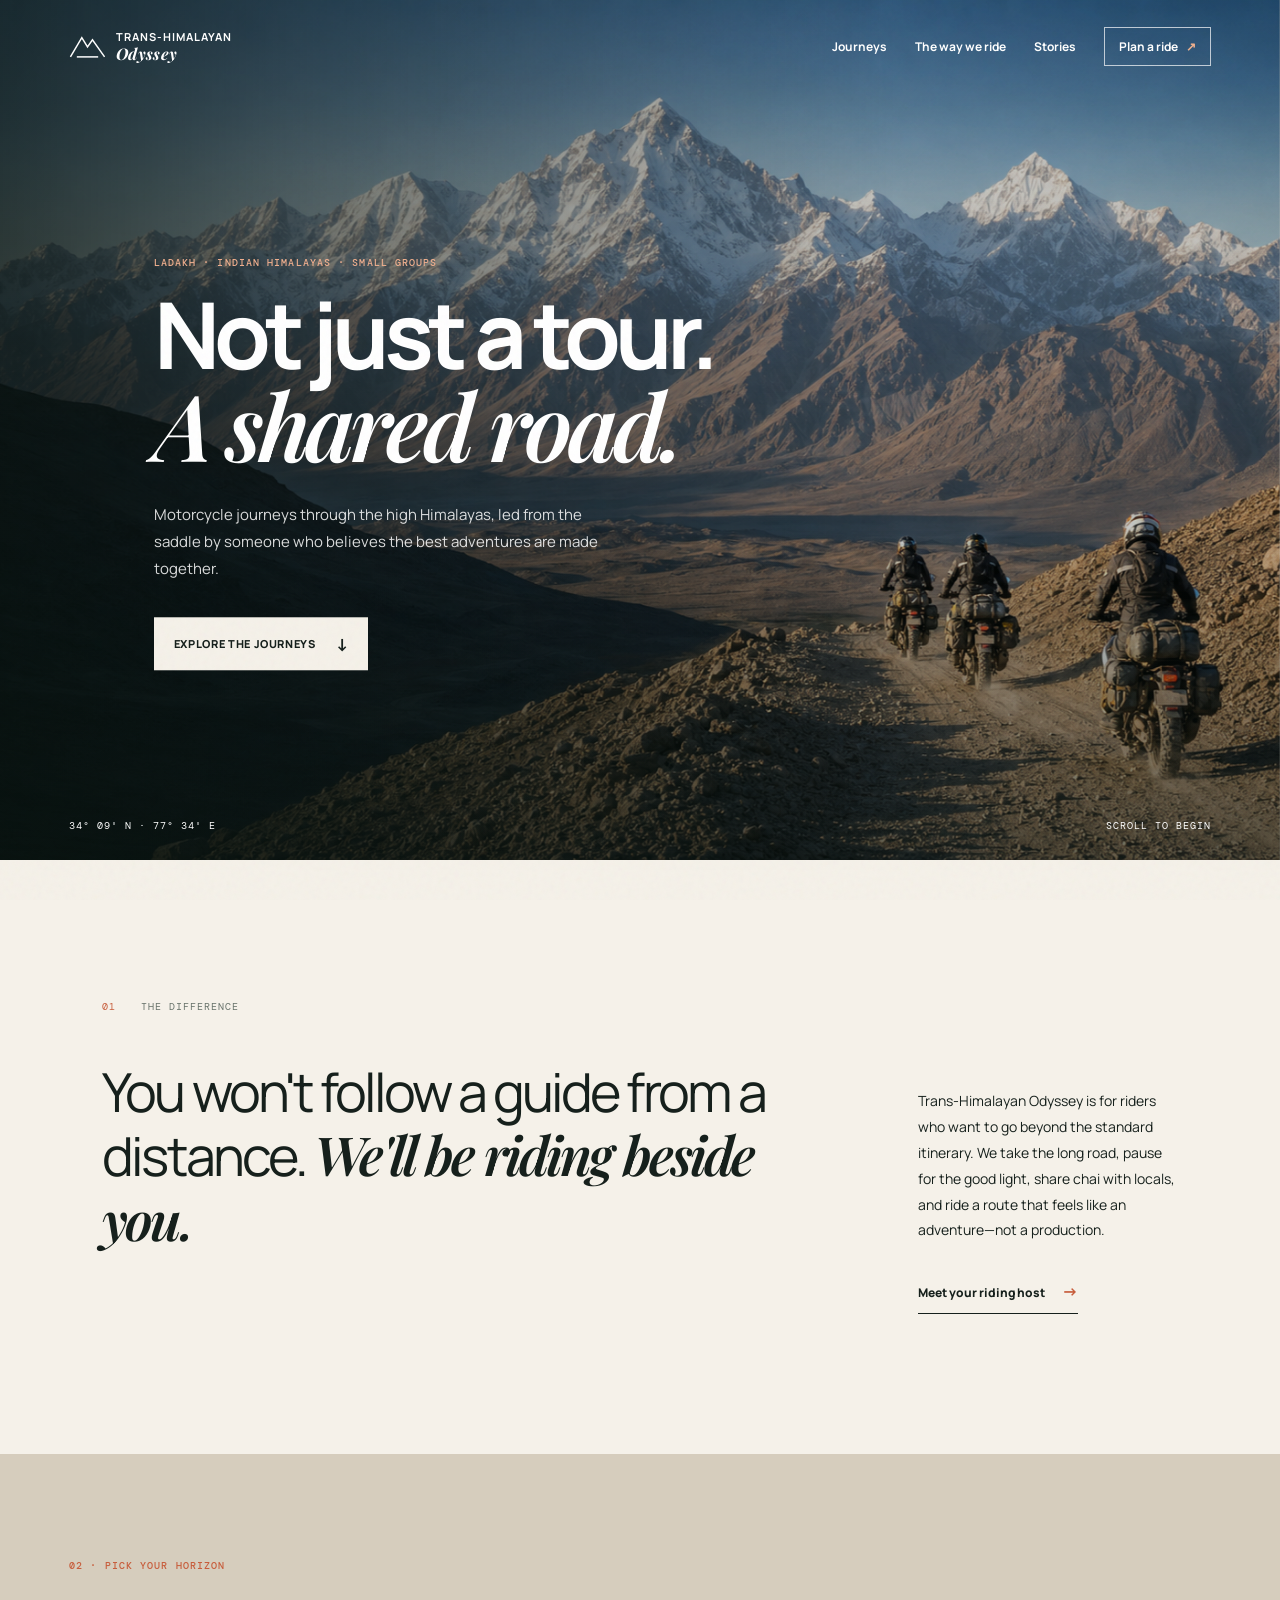
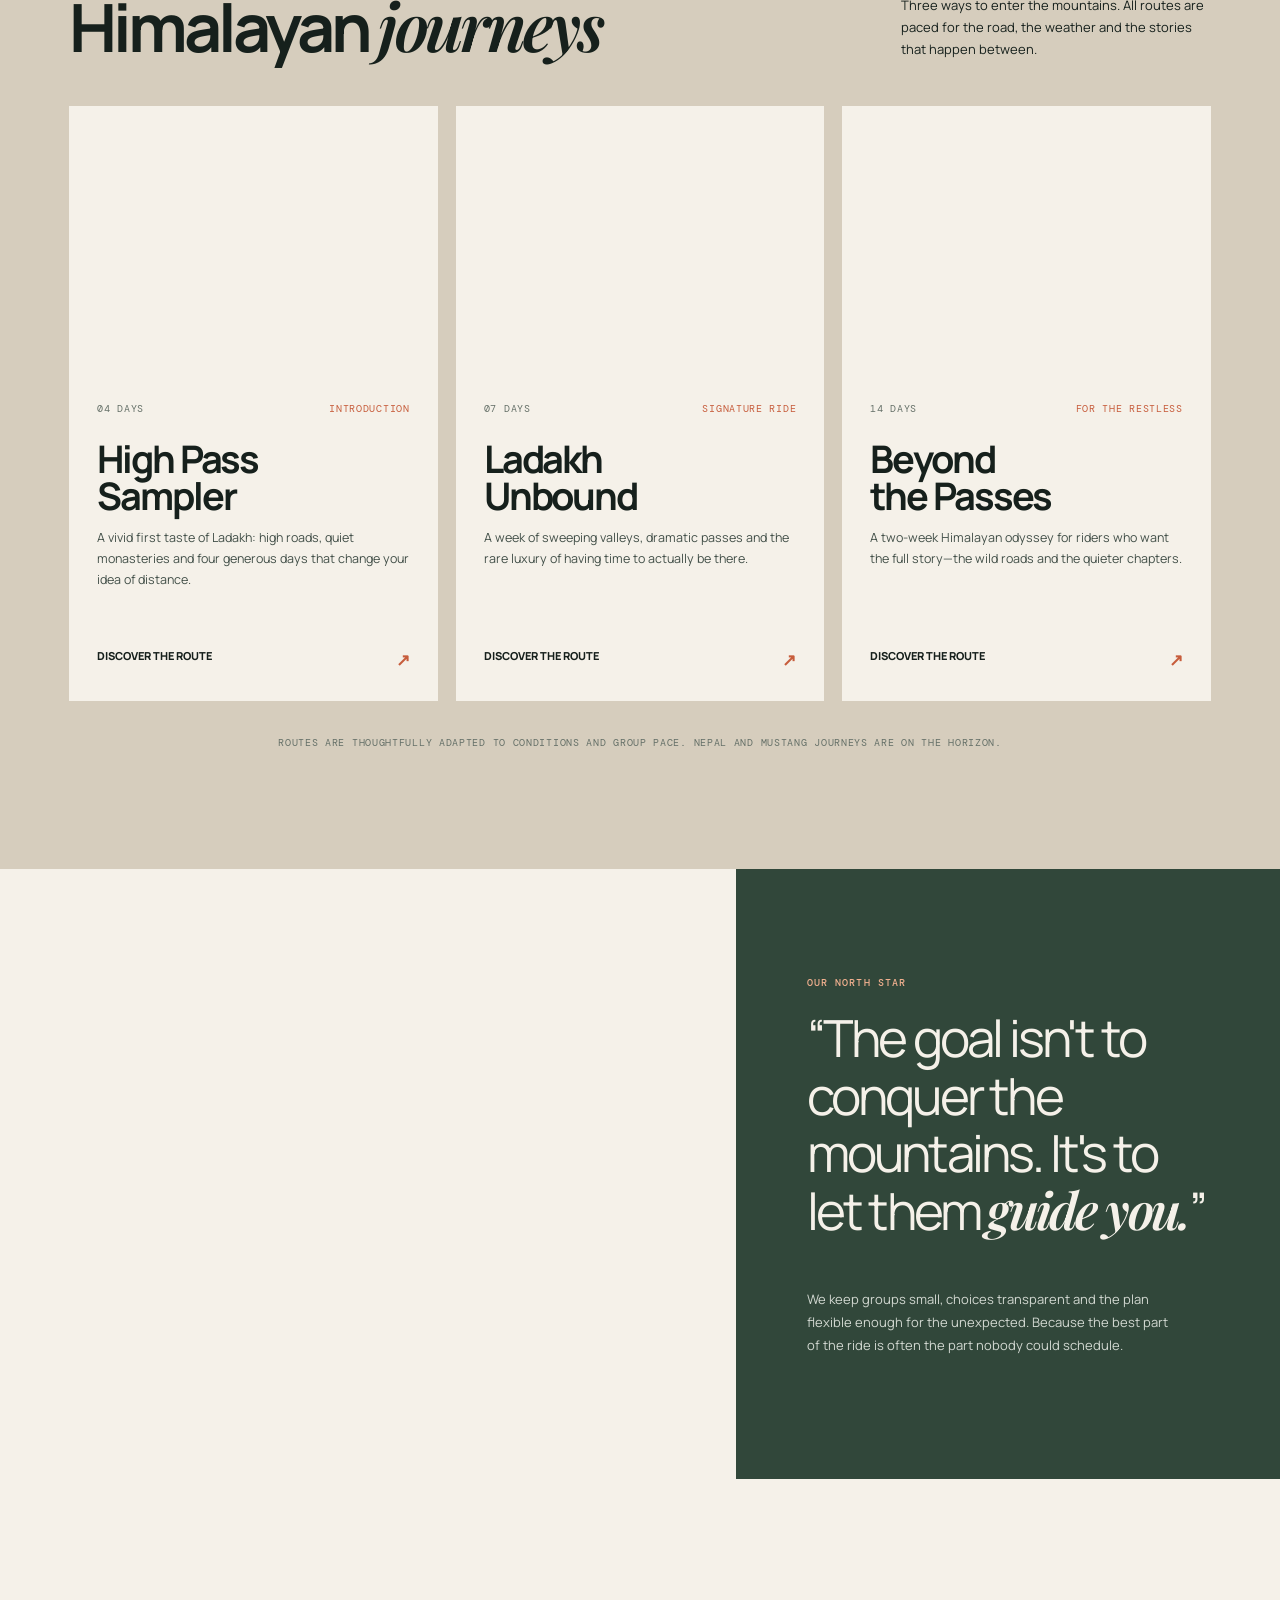
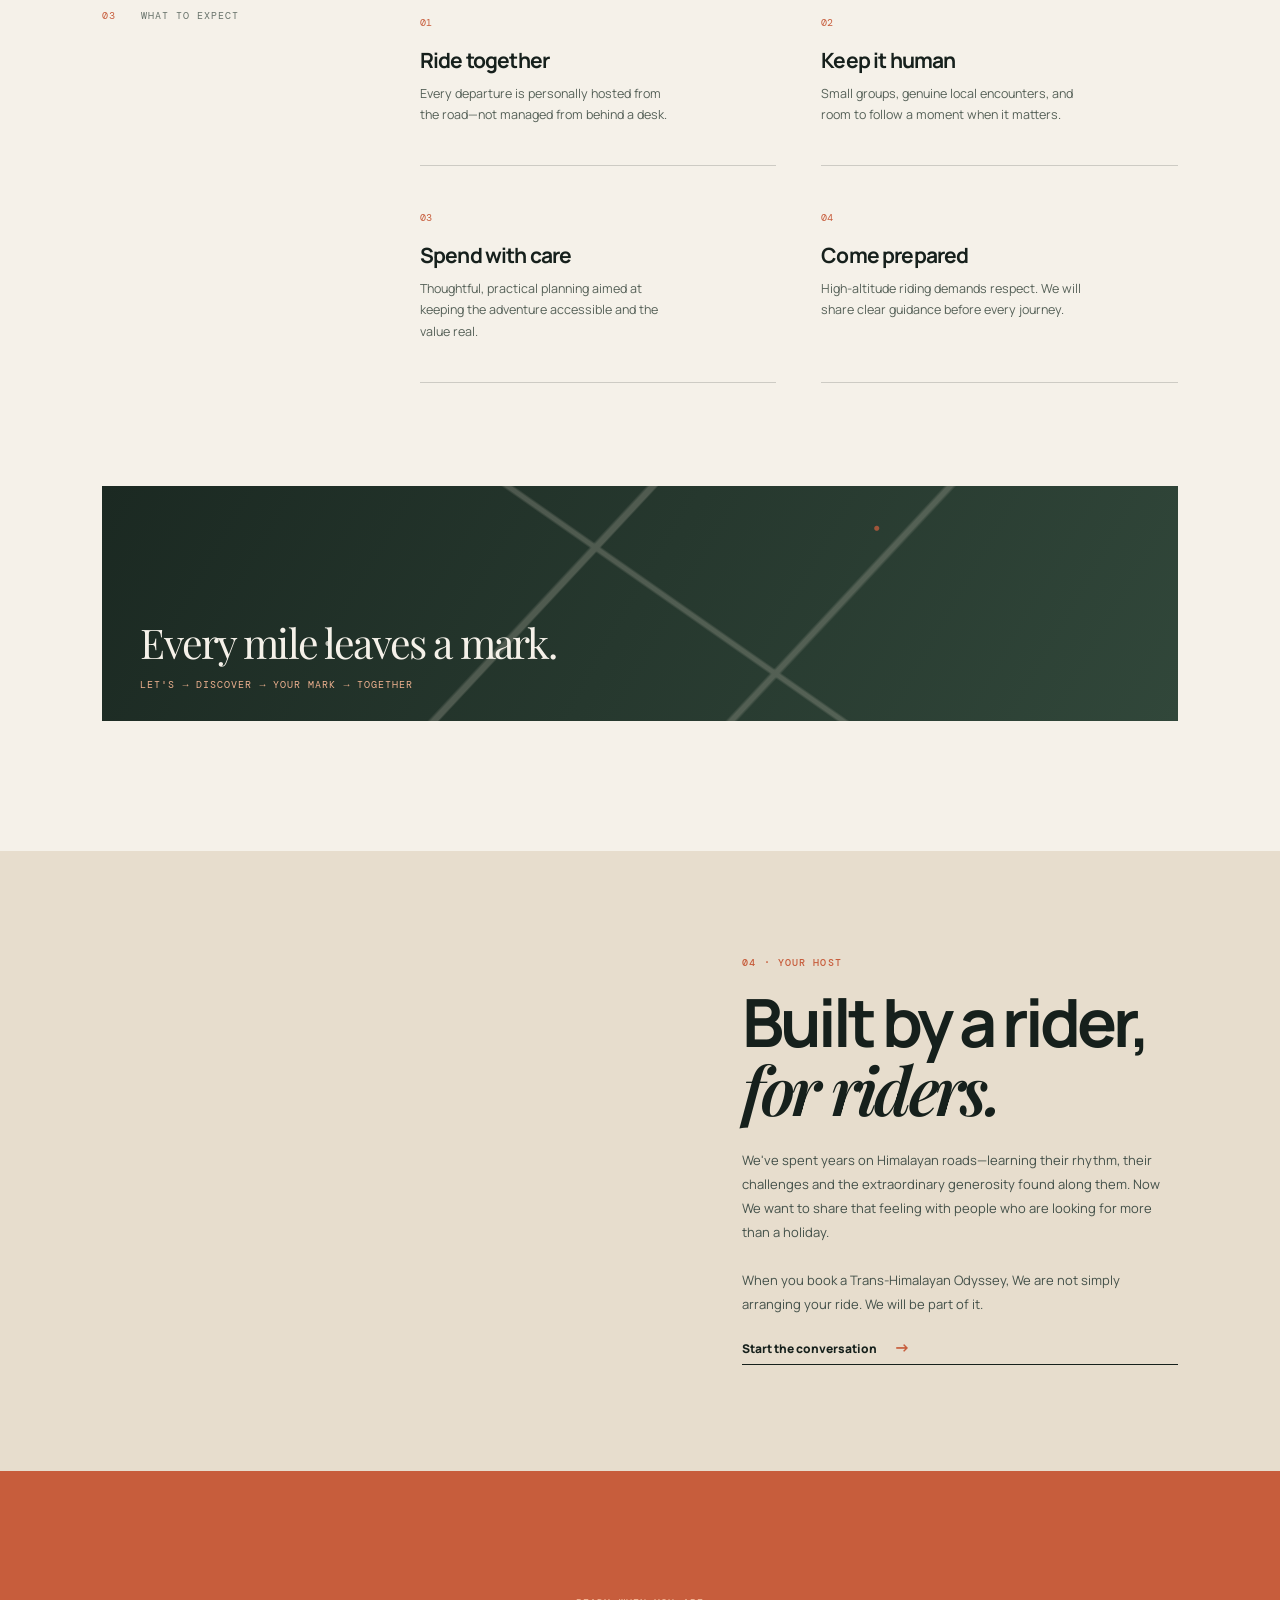
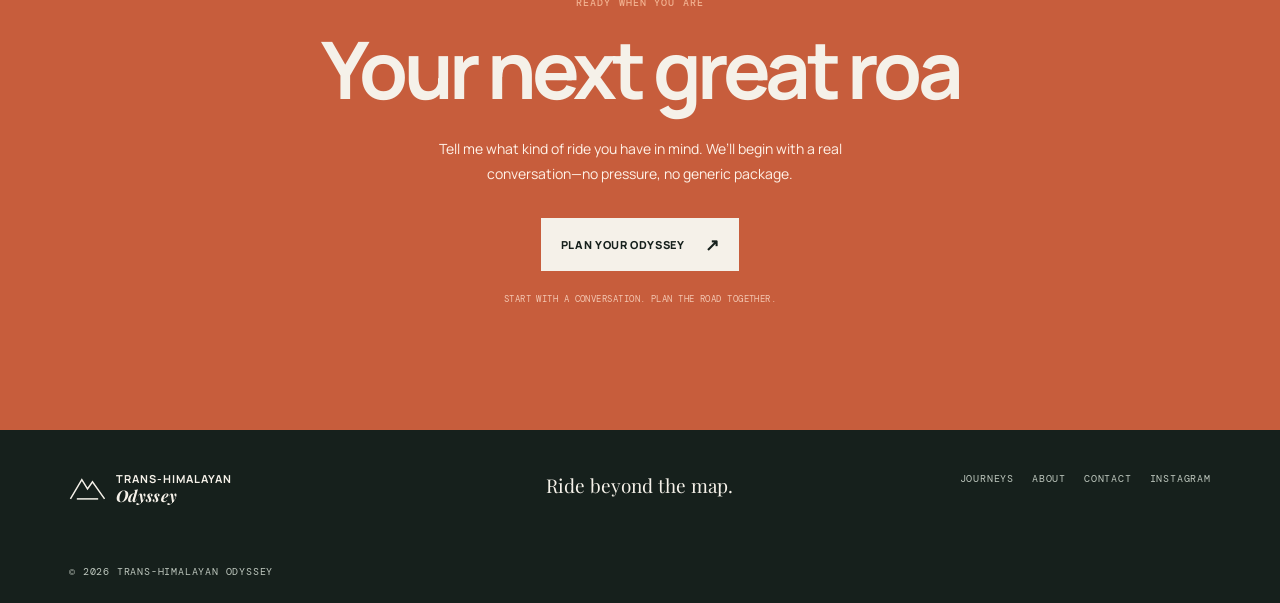
==== index.html @ d58bda6d "first draft of trans himalayan web page" ====
<!doctype html>
<html lang="en">
  <head>
    <meta charset="UTF-8" />
    <meta name="viewport" content="width=device-width, initial-scale=1.0" />
    <meta name="description" content="Small-group motorcycle journeys through Ladakh and the Himalayas, personally ridden and hosted by a fellow rider." />
    <title>Trans-Himalayan Odyssey — Ride Beyond the Map</title>
    <link rel="preconnect" href="https://fonts.googleapis.com" />
    <link rel="preconnect" href="https://fonts.gstatic.com" crossorigin />
    <link href="https://fonts.googleapis.com/css2?family=DM+Mono:wght@400;500&family=Manrope:wght@400;500;600;700;800&family=Playfair+Display:ital,wght@0,600;0,700;1,600&display=swap" rel="stylesheet" />
    <link rel="stylesheet" href="styles.css" />
    <style>
      .hero-image { background-image: url('assets/himalayan-motorcycle-group-hero.png'); background-position:center; animation: cinematic-pullback 6s cubic-bezier(.18,.72,.25,1) both; }
      .card-one .card-image { background-image: url('https://images.unsplash.com/photo-1464822759023-fed622ff2c3b?auto=format&fit=crop&w=1200&q=80'); background-position:center 58%; }
      .about-photo { background-image: url('assets/rider.jpg'); background-position:center 78%; }
      .principles-visual { grid-column:1 / -1; position:relative; min-height:235px; margin:0; overflow:hidden; display:flex; flex-direction:column; justify-content:flex-end; padding:30px 38px; color:var(--cream); background:radial-gradient(circle at 72% 18%, rgba(199,93,60,.75) 0 2px, transparent 3px), radial-gradient(circle at 21% 67%, rgba(244,241,233,.7) 0 2px, transparent 3px), linear-gradient(120deg, #1b2922, #31473a); }
      .principles-visual::before { content:''; position:absolute; inset:0; opacity:.22; background-image:linear-gradient(133deg, transparent 0 42%, #e7ddcd 42.3% 42.8%, transparent 43% 65%, #e7ddcd 65.3% 65.7%, transparent 66%), linear-gradient(35deg, transparent 0 52%, #e7ddcd 52.3% 52.7%, transparent 53%); }
      .principles-visual p,.principles-visual span { position:relative; margin:0; }.principles-visual p { font:clamp(27px,3.2vw,43px) 'Playfair Display',serif; letter-spacing:-.045em; }.principles-visual span { margin-top:9px; color:#eeb18f; font:10px 'DM Mono',monospace; text-transform:uppercase; letter-spacing:.1em; }
      @keyframes cinematic-pullback { from { transform:scale(1.28); } to { transform:scale(1); } }
    </style>
  </head>
  <body>
    <div class="page-grain" aria-hidden="true"></div>
    <header class="site-header">
      <a class="brand" href="#top" aria-label="Trans-Himalayan Odyssey home">
        <svg viewBox="0 0 52 42" aria-hidden="true"><path d="M2 35 18 8l8 13 7-10 17 24"/><path d="M11 35h30"/></svg>
        <span>Trans-Himalayan<br /><em>Odyssey</em></span>
      </a>
      <button class="menu-toggle" aria-label="Open menu" aria-expanded="false"><span></span><span></span></button>
      <nav class="nav" aria-label="Main navigation">
        <a href="#journeys">Journeys</a><a href="#why-us">The way we ride</a><a href="#about">Stories</a><a class="nav-cta" href="contact.html">Plan a ride <span>↗</span></a>
      </nav>
    </header>

    <main id="top">
      <section class="hero">
        <div class="hero-image" role="img" aria-label="Motorcycle road winding through Himalayan mountains"></div>
        <div class="hero-overlay"></div>
        <div class="hero-content">
          <p class="eyebrow light">Ladakh · Indian Himalayas · Small groups</p>
          <h1>Not just a tour.<br /><i>A shared road.</i></h1>
          <p class="hero-copy">Motorcycle journeys through the high Himalayas, led from the saddle by someone who believes the best adventures are made together.</p>
          <a class="button button-light" href="#journeys">Explore the journeys <span>↓</span></a>
        </div>
        <div class="hero-foot"><span>34° 09' N · 77° 34' E</span><span>Scroll to begin</span></div>
      </section>

      <section class="intro" id="why-us">
        <div class="section-label"><span>01</span> The difference</div>
        <div class="intro-body">
          <p class="display-copy">You won't follow a guide from a distance. <em>We'll be riding beside you.</em></p>
          <div class="intro-detail"><p>Trans-Himalayan Odyssey is for riders who want to go beyond the standard itinerary. We take the long road, pause for the good light, share chai with locals, and ride a route that feels like an adventure—not a production.</p><a class="text-link" href="hosts.html">Meet your riding host <span>→</span></a></div>
        </div>
      </section>

      <section class="journeys" id="journeys">
        <div class="section-heading"><div><p class="eyebrow">02 · Pick your horizon</p><h2>Himalayan <i>journeys</i></h2></div><p>Three ways to enter the mountains. All routes are paced for the road, the weather and the stories that happen between.</p></div>
        <div class="trip-grid">
          <article class="trip-card card-one"><div class="card-image" role="img" aria-label="Mountain road in the Himalayas"></div><div class="card-content"><div class="card-meta"><span>04 days</span><span>Introduction</span></div><h3>High Pass<br />Sampler</h3><p>A vivid first taste of Ladakh: high roads, quiet monasteries and four generous days that change your idea of distance.</p><a href="contact.html?journey=High%20Pass%20Sampler" aria-label="Enquire about High Pass Sampler">Discover the route <span>↗</span></a></div></article>
          <article class="trip-card featured card-two"><div class="card-image"></div><div class="card-content"><div class="card-meta"><span>07 days</span><span>Signature ride</span></div><h3>Ladakh<br />Unbound</h3><p>A week of sweeping valleys, dramatic passes and the rare luxury of having time to actually be there.</p><a href="contact.html?journey=Ladakh%20Unbound" aria-label="Enquire about Ladakh Unbound">Discover the route <span>↗</span></a></div></article>
          <article class="trip-card card-three"><div class="card-image"></div><div class="card-content"><div class="card-meta"><span>14 days</span><span>For the restless</span></div><h3>Beyond<br />the Passes</h3><p>A two-week Himalayan odyssey for riders who want the full story—the wild roads and the quieter chapters.</p><a href="contact.html?journey=Beyond%20the%20Passes" aria-label="Enquire about Beyond the Passes">Discover the route <span>↗</span></a></div></article>
        </div>
        <p class="trip-note">Routes are thoughtfully adapted to conditions and group pace. Nepal and Mustang journeys are on the horizon.</p>
      </section>

      <section class="manifesto">
        <div class="manifesto-image" role="img" aria-label="High-altitude Himalayan landscape"></div>
        <div class="manifesto-panel"><p class="eyebrow light">Our north star</p><blockquote>“The goal isn't to conquer the mountains. It's to let them <em>guide you.</em>”</blockquote><p>We keep groups small, choices transparent and the plan flexible enough for the unexpected. Because the best part of the ride is often the part nobody could schedule.</p></div>
      </section>

      <section class="ride-principles">
        <div class="section-label"><span>03</span> What to expect</div>
        <div class="principles-grid">
          <article><span>01</span><h3>Ride together</h3><p>Every departure is personally hosted from the road—not managed from behind a desk.</p></article>
          <article><span>02</span><h3>Keep it human</h3><p>Small groups, genuine local encounters, and room to follow a moment when it matters.</p></article>
          <article><span>03</span><h3>Spend with care</h3><p>Thoughtful, practical planning aimed at keeping the adventure accessible and the value real.</p></article>
          <article><span>04</span><h3>Come prepared</h3><p>High-altitude riding demands respect. We will share clear guidance before every journey.</p></article>
        </div>
        <figure class="principles-visual"><div class="route-line" aria-hidden="true"></div><p>Every mile leaves a mark.</p><span>Let's → Discover → Your Mark → Together</span></figure>
      </section>

      <section class="about" id="about">
        <div class="about-photo" role="img" aria-label="Rider with motorcycle in the mountains"></div>
        <div class="about-copy"><p class="eyebrow">04 · Your host</p><h2>Built by a rider,<br /><i>for riders.</i></h2><p>We've spent years on Himalayan roads—learning their rhythm, their challenges and the extraordinary generosity found along them. Now We want to share that feeling with people who are looking for more than a holiday.</p><p>When you book a Trans-Himalayan Odyssey, We are not simply arranging your ride. We will be part of it.</p><a href="contact.html" class="text-link">Start the conversation <span>→</span></a></div>
      </section>

      <section class="enquire" id="enquire">
        <p class="eyebrow light">Ready when you are</p>
        <h2 class="typewriter" data-typewriter>Your next great road<br /> is <i>waiting.</i></h2>
        <p>Tell me what kind of ride you have in mind. We’ll begin with a real conversation—no pressure, no generic package.</p>
        <a class="button button-light" href="configure-your-ride.html">Plan your odyssey <span>↗</span></a>
        <small>Start with a conversation. Plan the road together.</small>
      </section>
    </main>

    <footer>
    <a class="brand" href="#top">
      <svg viewBox="0 0 52 42" aria-hidden="true">
        <path d="M2 35 18 8l8 13 7-10 17 24"/>
        <path d="M11 35h30"/>
      </svg>
      <span>Trans-Himalayan<br><em>Odyssey</em></span>
    </a>

    <p>Ride beyond the map.</p>

    <div>
      <a href="#journeys">Journeys</a>
      <a href="hosts.html">About</a>
      <a href="contact.html">Contact</a>

      <!-- Instagram -->
      <a href="https://www.instagram.com/trans_himalayan_odyssey/"
        target="_blank"
        rel="noopener noreferrer"
        class="icon brands alt fa-instagram"
        aria-label="Instagram">
        <span class="label">Instagram</span>
      </a>
    </div>

    <small>© <span id="year"></span> Trans-Himalayan Odyssey</small>
    </footer>
    <script src="script.js"></script>
  </body>
</html>
---- styles.css ----
:root{--ink:#16201c;--moss:#31473a;--sand:#e7ddcd;--cream:#f5f1e9;--rust:#c75d3c;--line:rgba(22,32,28,.18)}*{box-sizing:border-box}html{scroll-behavior:smooth}body{margin:0;background:var(--cream);color:var(--ink);font-family:Manrope,Arial,sans-serif}.page-grain{pointer-events:none;position:fixed;inset:0;z-index:10;opacity:.08;background-image:url("data:image/svg+xml,%3Csvg viewBox='0 0 180 180' xmlns='http://www.w3.org/2000/svg'%3E%3Cfilter id='n'%3E%3CfeTurbulence type='fractalNoise' baseFrequency='.9' numOctaves='4' stitchTiles='stitch'/%3E%3C/filter%3E%3Crect width='100%25' height='100%25' filter='url(%23n)' opacity='.5'/%3E%3C/svg%3E");mix-blend-mode:multiply}.site-header{position:absolute;top:0;left:0;right:0;z-index:3;display:flex;align-items:center;justify-content:space-between;padding:27px 5.4%;color:white}.brand{display:flex;align-items:center;gap:10px;color:inherit;text-decoration:none;font-size:11px;font-weight:700;letter-spacing:.09em;line-height:1.2;text-transform:uppercase}.brand em{font-family:'Playfair Display',serif;font-size:16px;letter-spacing:.02em;text-transform:none}.brand svg{width:37px;fill:none;stroke:currentColor;stroke-width:2.1}.nav{display:flex;gap:28px;align-items:center}.nav a{color:inherit;text-decoration:none;font-size:12px;font-weight:700}.nav-cta{border:1px solid rgba(255,255,255,.7);padding:10px 14px}.nav-cta span{color:#efb18e;margin-left:6px}.menu-toggle{display:none;background:none;border:0;color:white}.hero{position:relative;height:min(860px,100vh);min-height:650px;color:white;overflow:hidden}.hero-image,.card-image,.manifesto-image,.about-photo{background-size:cover;background-position:center}.hero-image{position:absolute;inset:0;background-image:url('https://images.unsplash.com/photo-1544502062-f82887f03d1c?auto=format&fit=crop&w=2400&q=85');animation:zoom 16s ease-out both}.hero-overlay{position:absolute;inset:0;background:linear-gradient(90deg,rgba(9,20,16,.74),rgba(10,20,16,.22) 70%),linear-gradient(0deg,rgba(9,20,16,.45),transparent 38%)}.hero-content{position:absolute;z-index:1;top:50%;transform:translateY(-42%);left:12%;max-width:700px}.eyebrow{font-family:'DM Mono',monospace;text-transform:uppercase;letter-spacing:.11em;font-size:10px;font-weight:500;margin:0 0 20px;color:var(--rust)}.eyebrow.light{color:#f1b08f}.hero h1{font-size:clamp(54px,7.2vw,105px);line-height:.98;letter-spacing:-.065em;margin:0}.hero h1 i,h2 i,.display-copy em,blockquote em{font-family:'Playfair Display',serif;font-weight:600;letter-spacing:-.055em}.hero-copy{max-width:450px;font-size:15px;line-height:1.8;margin:28px 0 35px;color:rgba(255,255,255,.85)}.button{display:inline-flex;align-items:center;gap:20px;padding:15px 20px;font-size:11px;text-transform:uppercase;letter-spacing:.06em;font-weight:800;text-decoration:none}.button-light{color:var(--ink);background:var(--cream)}.button span{font-size:17px}.hero-foot{position:absolute;bottom:28px;left:5.4%;right:5.4%;z-index:1;display:flex;justify-content:space-between;font:10px 'DM Mono',monospace;letter-spacing:.1em;text-transform:uppercase}.intro{padding:140px 8%;background:var(--cream)}.section-label{font:10px 'DM Mono',monospace;text-transform:uppercase;letter-spacing:.1em;color:#68736b;display:flex;gap:25px}.section-label span{color:var(--rust)}.intro-body{display:grid;grid-template-columns:1.5fr .55fr;gap:10%;max-width:1120px;margin:48px auto 0}.display-copy{font-size:clamp(31px,4.2vw,59px);line-height:1.16;letter-spacing:-.055em;margin:0}.intro-detail{padding-top:13px;font-size:14px;line-height:1.85}.text-link{display:inline-block;margin-top:20px;color:var(--ink);text-decoration:none;font-weight:800;font-size:12px;border-bottom:1px solid var(--ink);padding-bottom:6px}.text-link span{margin-left:15px;color:var(--rust);font-size:16px}.journeys{padding:105px 5.4% 120px;background:#d6cdbd}.section-heading{display:flex;justify-content:space-between;align-items:end;gap:30px;max-width:1300px;margin:0 auto 45px}.section-heading h2,.about h2,.enquire h2{font-size:clamp(42px,5.2vw,72px);line-height:1;letter-spacing:-.06em;margin:0}.section-heading>p{max-width:310px;font-size:13px;line-height:1.7;margin:0}.trip-grid{display:grid;grid-template-columns:repeat(3,1fr);gap:18px;max-width:1300px;margin:auto}.trip-card{background:var(--cream);display:flex;flex-direction:column;min-height:595px}.card-image{height:270px}.card-one .card-image{background-image:url('https://images.unsplash.com/photo-1628348068346-682e3d7ca355?auto=format&fit=crop&w=1000&q=80')}.card-two .card-image{background-image:url('https://images.unsplash.com/photo-1500534623283-312aade485b7?auto=format&fit=crop&w=1000&q=80')}.card-three .card-image{background-image:url('https://images.unsplash.com/photo-1544735716-392fe2489ffa?auto=format&fit=crop&w=1000&q=80')}.card-content{padding:26px 28px 30px;display:flex;flex:1;flex-direction:column}.card-meta{display:flex;justify-content:space-between;font:10px 'DM Mono',monospace;text-transform:uppercase;letter-spacing:.07em;color:#657068}.card-meta span:last-child{color:var(--rust)}.trip-card h3{font-size:38px;line-height:.98;letter-spacing:-.055em;margin:25px 0 13px}.trip-card p{font-size:12.5px;line-height:1.7;margin:0;color:#435049}.trip-card a{margin-top:auto;padding-top:20px;color:var(--ink);font-size:11px;text-transform:uppercase;font-weight:800;text-decoration:none}.trip-card a span{float:right;color:var(--rust);font-size:17px}.trip-note{text-align:center;font:10px 'DM Mono',monospace;text-transform:uppercase;letter-spacing:.07em;color:#657068;margin:35px 0 0}.manifesto{display:grid;grid-template-columns:1.15fr .85fr;min-height:610px}.manifesto-image{background-image:url('https://images.unsplash.com/photo-1526772662000-3f88f10405ff?auto=format&fit=crop&w=1800&q=85')}.manifesto-panel{background:var(--moss);color:var(--cream);padding:15% 13%;display:flex;flex-direction:column;justify-content:center}.manifesto-panel blockquote{font-size:clamp(32px,4vw,55px);line-height:1.12;letter-spacing:-.055em;margin:0 0 35px}.manifesto-panel>p:last-child{font-size:13px;line-height:1.8;color:#d2d8d1;max-width:370px}.ride-principles{padding:130px 8%;display:grid;grid-template-columns:.5fr 1.5fr;gap:65px}.principles-grid{display:grid;grid-template-columns:repeat(2,1fr);gap:0 45px}.principles-grid article{padding:0 0 40px;margin-bottom:38px;border-bottom:1px solid var(--line)}.principles-grid span{font:10px 'DM Mono',monospace;color:var(--rust)}.principles-grid h3{font-size:21px;letter-spacing:-.04em;margin:15px 0 9px}.principles-grid p{font-size:12.5px;line-height:1.7;color:#566158;margin:0;max-width:260px}.about{display:grid;grid-template-columns:1fr 1fr;background:#e7ddcd;min-height:620px}.about-photo{background-image:url('https://images.unsplash.com/photo-1558981806-ec527fa84c39?auto=format&fit=crop&w=1300&q=85')}.about-copy{padding:15% 16%;display:flex;flex-direction:column;justify-content:center}.about-copy>p:not(.eyebrow){font-size:13px;line-height:1.85;max-width:420px;color:#435049;margin:24px 0 0}.about-copy>p+p{margin-top:12px}.enquire{padding:125px 8%;background:var(--rust);color:var(--cream);text-align:center;display:flex;align-items:center;flex-direction:column}.enquire h2{font-size:clamp(42px,6.2vw,86px)}.enquire>p:not(.eyebrow){max-width:470px;font-size:14px;line-height:1.8;margin:28px 0 32px;color:#fff2e8}.enquire small{font:9px 'DM Mono',monospace;text-transform:uppercase;letter-spacing:.05em;margin-top:22px;color:#ffe2d0;opacity:.8}footer{background:var(--ink);color:var(--cream);padding:42px 5.4% 25px;display:grid;grid-template-columns:1fr 1fr 1fr;align-items:start;gap:20px}footer p{font-family:'Playfair Display',serif;font-size:19px;margin:0;text-align:center}footer div{display:flex;justify-content:flex-end;gap:18px}footer div a,footer small{font:10px 'DM Mono',monospace;text-transform:uppercase;letter-spacing:.08em;color:#bec7be;text-decoration:none}footer small{grid-column:1/-1;margin-top:40px}@keyframes zoom{from{transform:scale(1.04)}to{transform:scale(1)}}@media(max-width:720px){.site-header{padding:22px 6%}.nav{display:none;position:absolute;top:78px;left:6%;right:6%;background:var(--ink);padding:25px;flex-direction:column;align-items:flex-start}.nav.open{display:flex}.menu-toggle{display:block}.menu-toggle span{display:block;width:24px;height:1px;background:currentColor;margin:6px}.hero-content{left:7%;right:7%;transform:translateY(-39%)}.hero h1{font-size:54px}.hero-foot{left:7%;right:7%}.intro{padding:85px 7%}.intro-body,.manifesto,.about{grid-template-columns:1fr;gap:25px}.intro-body{margin-top:34px}.section-heading{display:block}.section-heading>p{margin-top:22px}.journeys{padding:78px 6%}.trip-grid{grid-template-columns:1fr}.trip-card{min-height:0}.card-image{height:260px}.card-content{min-height:285px}.manifesto-image{min-height:380px}.manifesto-panel{padding:90px 10%}.ride-principles{padding:85px 7%;grid-template-columns:1fr;gap:38px}.principles-grid{gap:0 25px}.about-photo{min-height:420px}.about-copy{padding:85px 9%}.enquire{padding:90px 7%}footer{grid-template-columns:1fr 1fr}footer p{display:none}footer div{justify-content:flex-end;flex-direction:column;align-items:flex-end;gap:10px}footer small{margin-top:25px}.display-copy{font-size:37px}}
.host-card{
    display:grid;
    grid-template-columns:420px 1fr;
    gap:5rem;
    align-items:center;
    margin:6rem auto;
    max-width:1200px;
}

.host-photo img{
    width:100%;
    display:block;
    border-radius:12px;
    transition:.35s;
}

.host-photo:hover img{
    transform:scale(1.02);
}

.host-content h2{
    font-size:3rem;
    margin:.3rem 0;
}

.host-tag{
    color:var(--rust);
    font-weight:700;
    margin-bottom:2rem;
}

.host-content p{
    line-height:1.9;
}

.host-placeholder{
    height:520px;
    border:2px dashed #bbb;
    display:flex;
    justify-content:center;
    align-items:center;
    font-size:2rem;
    color:#888;
}

@media(max-width:900px){
    .host-card{
        grid-template-columns:1fr;
    }
}
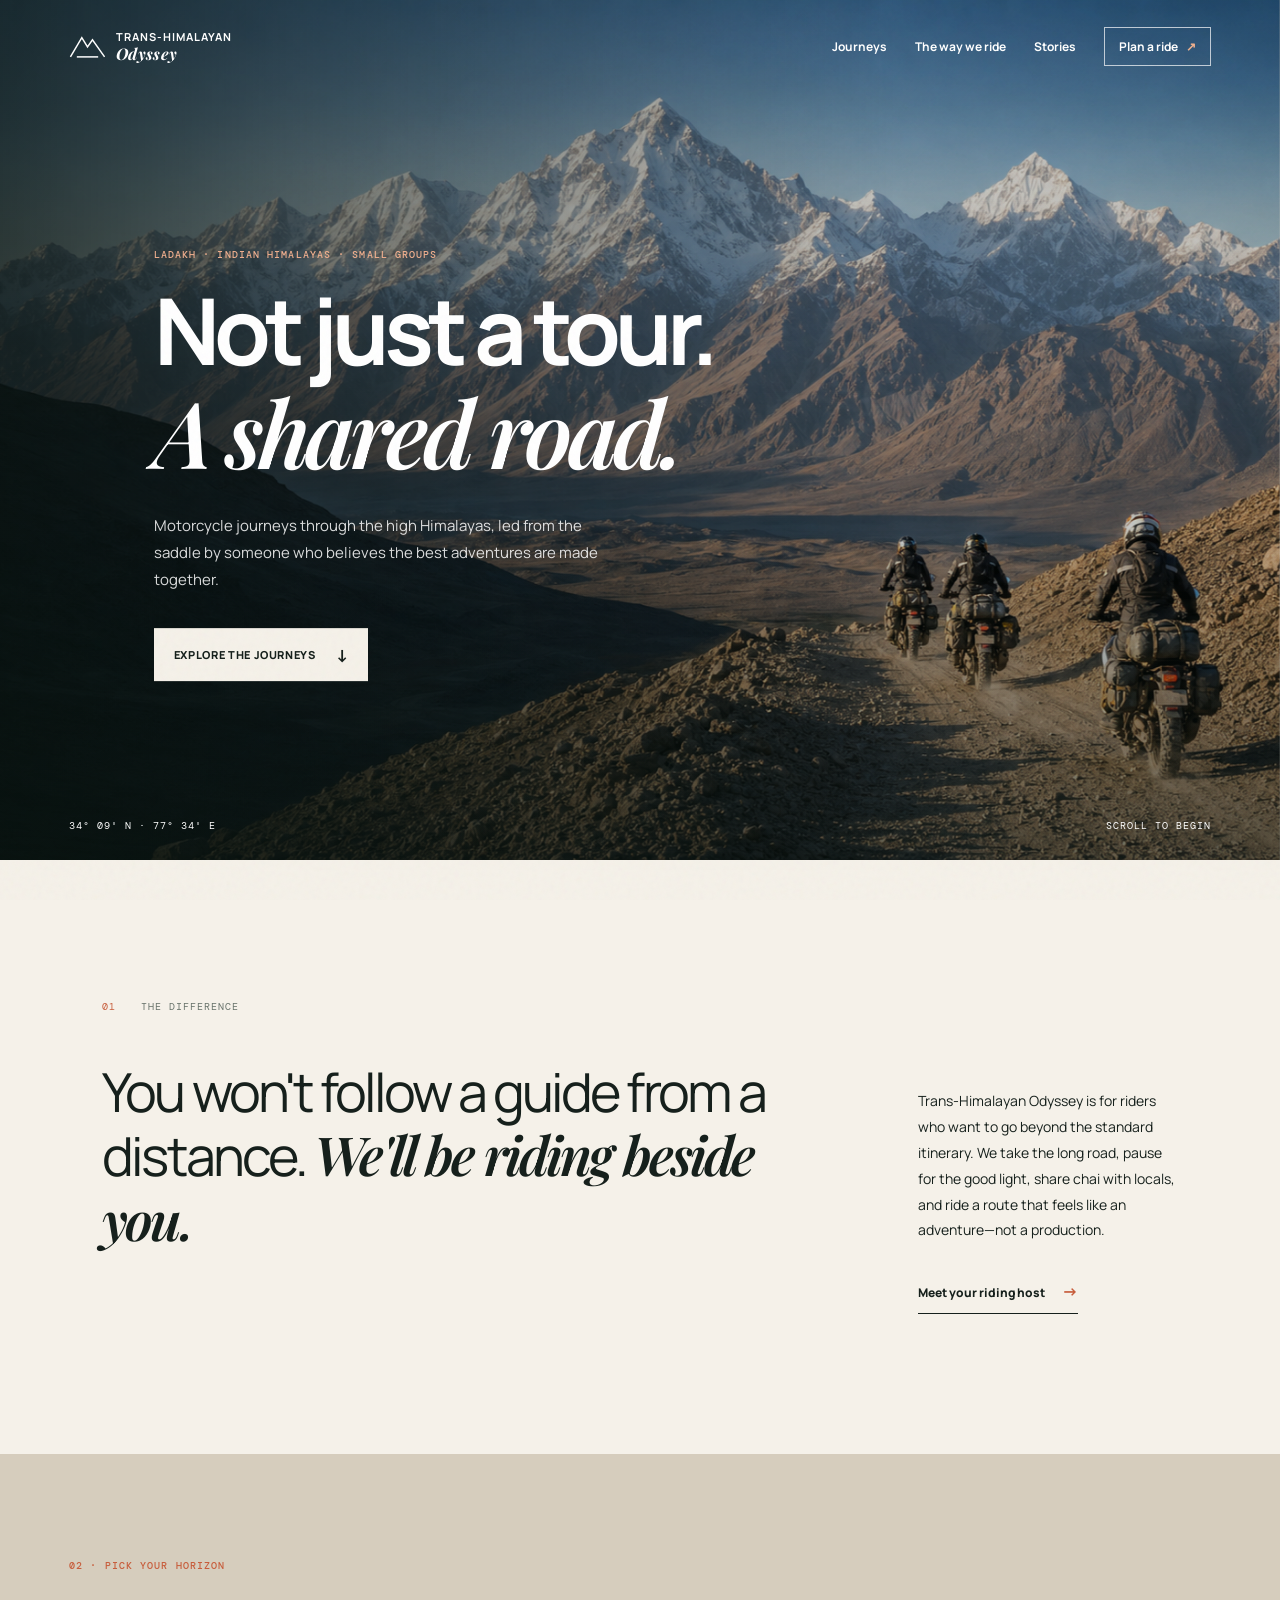
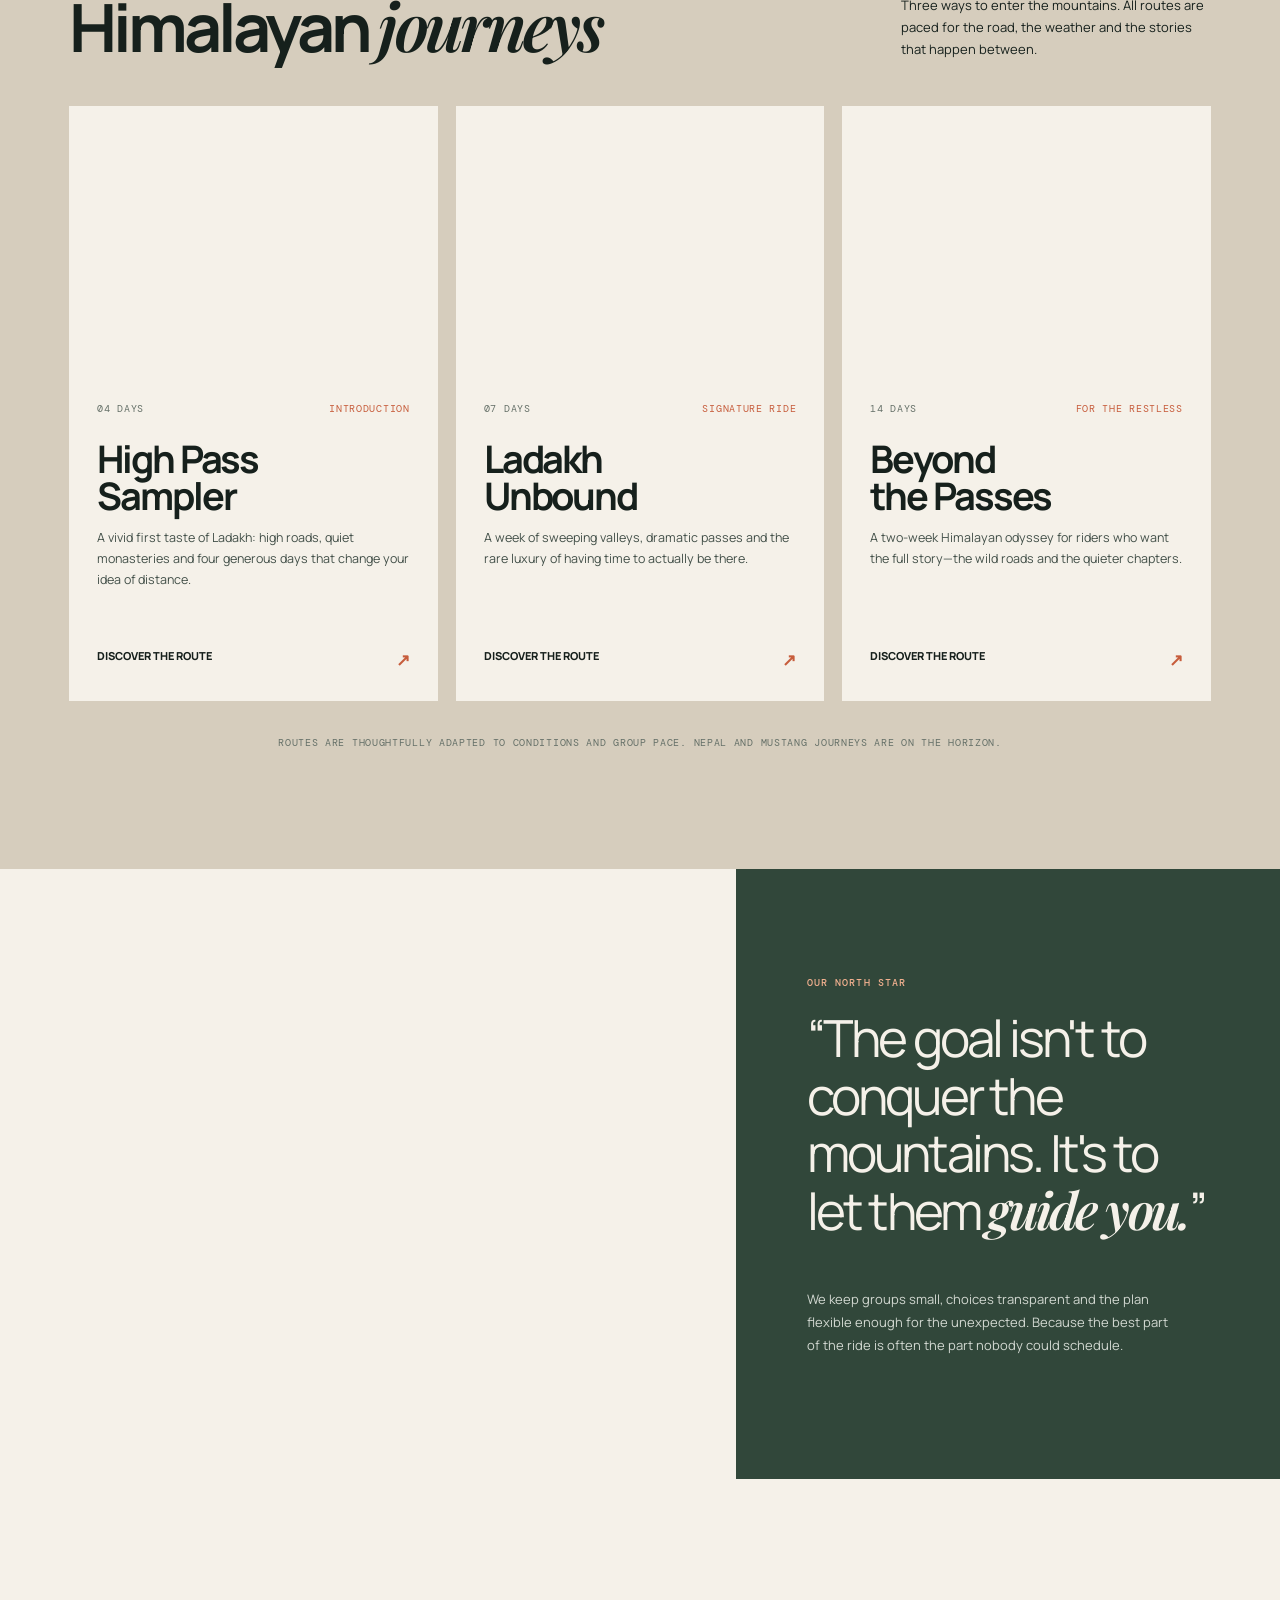
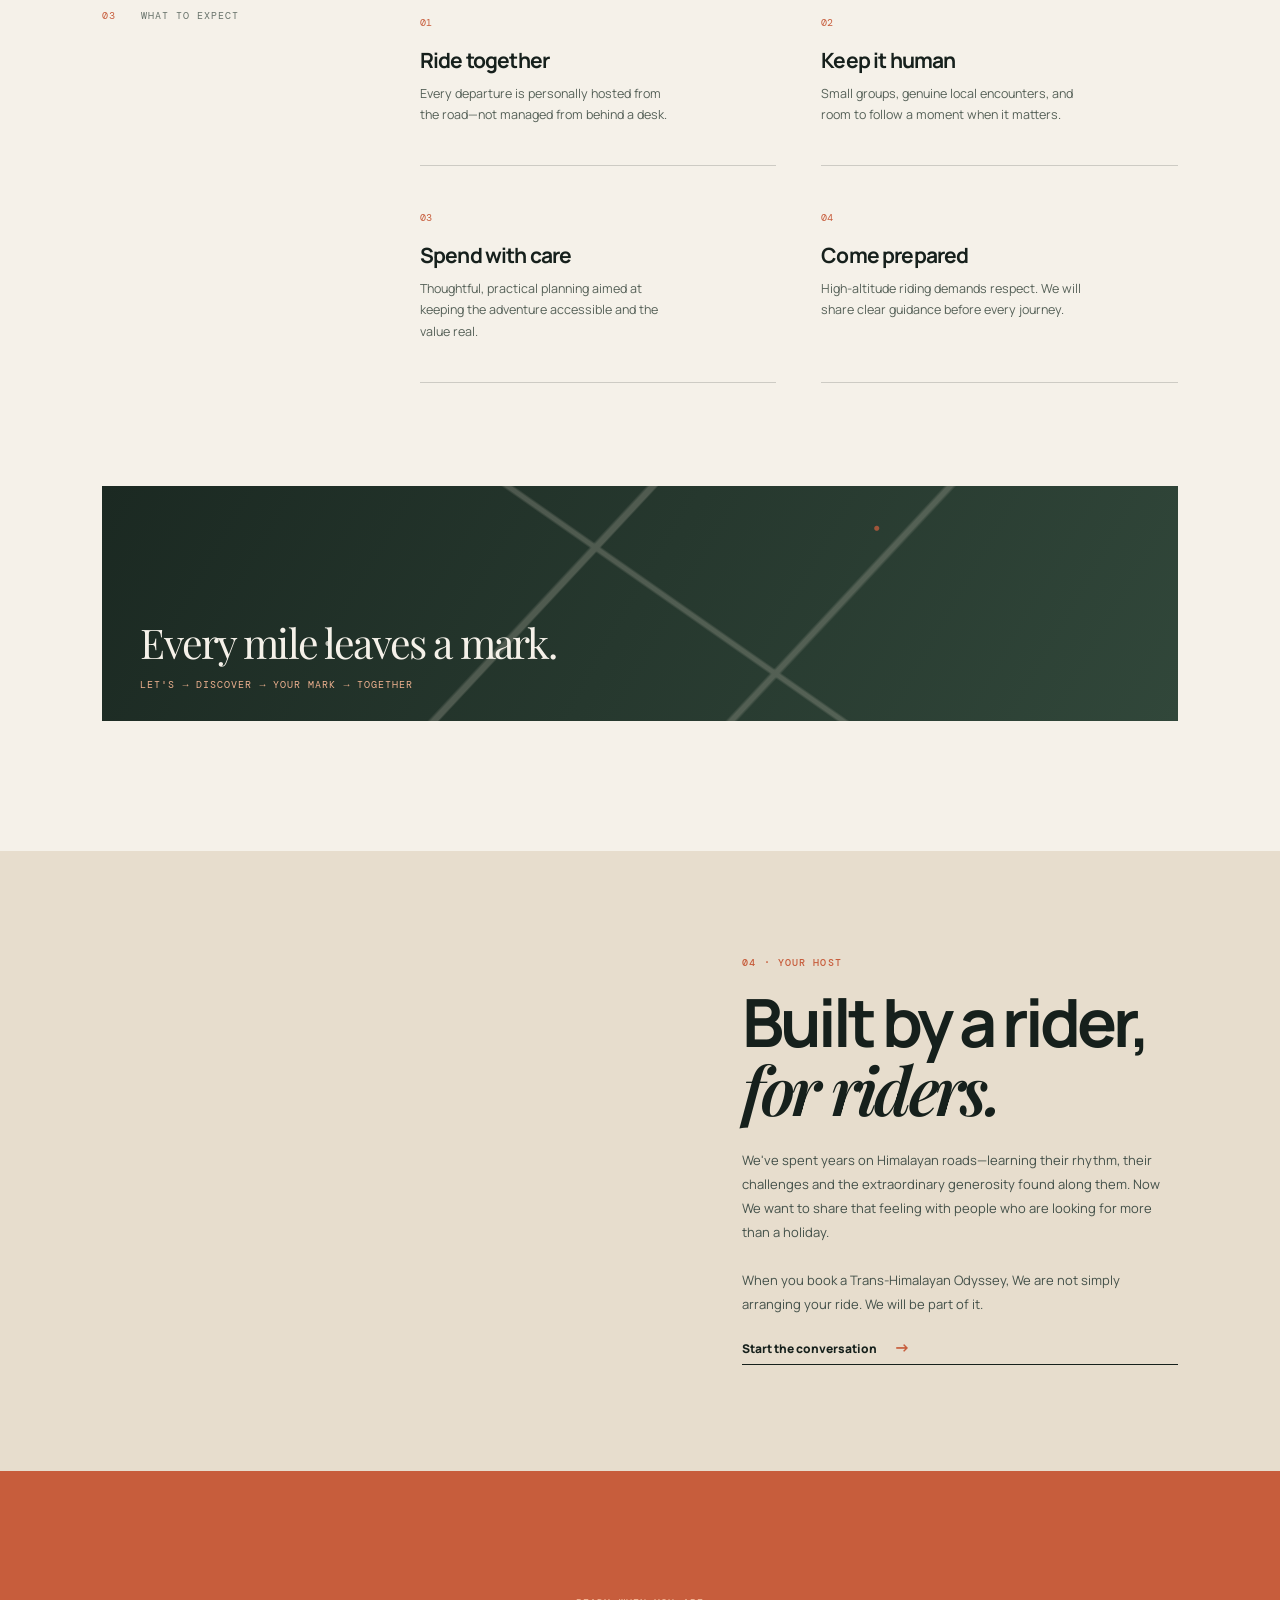
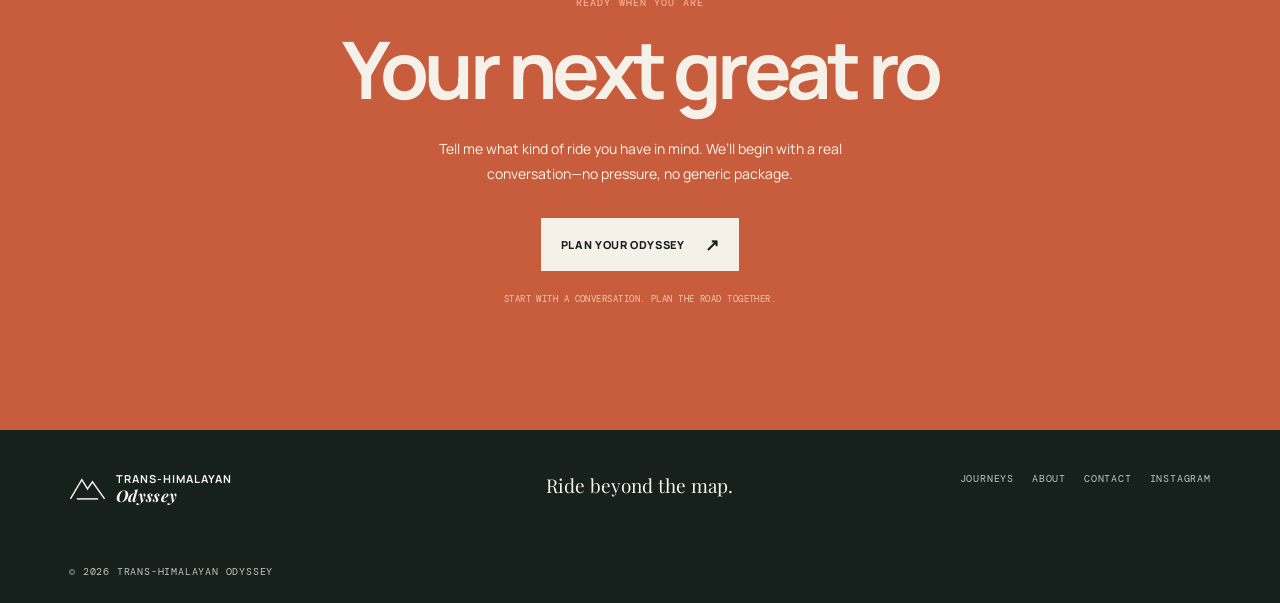
==== commit 50695be8: "added all three trips pages" ====
--- a/index.html
+++ b/index.html
@@ -56,9 +56,44 @@
       <section class="journeys" id="journeys">
         <div class="section-heading"><div><p class="eyebrow">02 · Pick your horizon</p><h2>Himalayan <i>journeys</i></h2></div><p>Three ways to enter the mountains. All routes are paced for the road, the weather and the stories that happen between.</p></div>
         <div class="trip-grid">
-          <article class="trip-card card-one"><div class="card-image" role="img" aria-label="Mountain road in the Himalayas"></div><div class="card-content"><div class="card-meta"><span>04 days</span><span>Introduction</span></div><h3>High Pass<br />Sampler</h3><p>A vivid first taste of Ladakh: high roads, quiet monasteries and four generous days that change your idea of distance.</p><a href="contact.html?journey=High%20Pass%20Sampler" aria-label="Enquire about High Pass Sampler">Discover the route <span>↗</span></a></div></article>
-          <article class="trip-card featured card-two"><div class="card-image"></div><div class="card-content"><div class="card-meta"><span>07 days</span><span>Signature ride</span></div><h3>Ladakh<br />Unbound</h3><p>A week of sweeping valleys, dramatic passes and the rare luxury of having time to actually be there.</p><a href="contact.html?journey=Ladakh%20Unbound" aria-label="Enquire about Ladakh Unbound">Discover the route <span>↗</span></a></div></article>
-          <article class="trip-card card-three"><div class="card-image"></div><div class="card-content"><div class="card-meta"><span>14 days</span><span>For the restless</span></div><h3>Beyond<br />the Passes</h3><p>A two-week Himalayan odyssey for riders who want the full story—the wild roads and the quieter chapters.</p><a href="contact.html?journey=Beyond%20the%20Passes" aria-label="Enquire about Beyond the Passes">Discover the route <span>↗</span></a></div></article>
+          <article class="trip-card card-one">
+            <div class="card-image" role="img" aria-label="Mountain road in the Himalayas"></div>
+            <div class="card-content">
+              <div class="card-meta">
+                <span>04 days</span>
+                <span>Introduction</span>
+              </div>
+              <h3>High Pass<br />Sampler</h3>
+              <p>A vivid first taste of Ladakh: high roads, quiet monasteries and four generous days that change your idea of distance.</p>
+              <a href="high_pass_sampler_trip.html" aria-label="Enquire about High Pass Sampler">Discover the route <span>↗</span></a>
+            </div>
+          </article>
+
+          <article class="trip-card featured card-two">
+            <div class="card-image"></div>
+            <div class="card-content">
+              <div class="card-meta">
+                <span>07 days</span>
+                <span>Signature ride</span>
+              </div>
+              <h3>Ladakh<br />Unbound</h3>
+              <p>A week of sweeping valleys, dramatic passes and the rare luxury of having time to actually be there.</p>
+              <a href="ladakh-unbound.html" aria-label="Enquire about Ladakh Unbound">Discover the route <span>↗</span></a>
+            </div>
+          </article>
+
+          <article class="trip-card card-three">                    
+            <div class="card-image"></div>
+            <div class="card-content">
+              <div class="card-meta">
+                <span>14 days</span>
+                <span>For the restless</span>
+              </div>
+              <h3>Beyond<br />the Passes</h3>
+              <p>A two-week Himalayan odyssey for riders who want the full story—the wild roads and the quieter chapters.</p>
+              <a href="beyond-the-passes.html " aria-label="Enquire about Beyond the Passes">Discover the route <span>↗</span></a>
+            </div>
+          </article>
         </div>
         <p class="trip-note">Routes are thoughtfully adapted to conditions and group pace. Nepal and Mustang journeys are on the horizon.</p>
       </section>
--- a/styles.css
+++ b/styles.css
@@ -1,4 +1,93 @@
-:root{--ink:#16201c;--moss:#31473a;--sand:#e7ddcd;--cream:#f5f1e9;--rust:#c75d3c;--line:rgba(22,32,28,.18)}*{box-sizing:border-box}html{scroll-behavior:smooth}body{margin:0;background:var(--cream);color:var(--ink);font-family:Manrope,Arial,sans-serif}.page-grain{pointer-events:none;position:fixed;inset:0;z-index:10;opacity:.08;background-image:url("data:image/svg+xml,%3Csvg viewBox='0 0 180 180' xmlns='http://www.w3.org/2000/svg'%3E%3Cfilter id='n'%3E%3CfeTurbulence type='fractalNoise' baseFrequency='.9' numOctaves='4' stitchTiles='stitch'/%3E%3C/filter%3E%3Crect width='100%25' height='100%25' filter='url(%23n)' opacity='.5'/%3E%3C/svg%3E");mix-blend-mode:multiply}.site-header{position:absolute;top:0;left:0;right:0;z-index:3;display:flex;align-items:center;justify-content:space-between;padding:27px 5.4%;color:white}.brand{display:flex;align-items:center;gap:10px;color:inherit;text-decoration:none;font-size:11px;font-weight:700;letter-spacing:.09em;line-height:1.2;text-transform:uppercase}.brand em{font-family:'Playfair Display',serif;font-size:16px;letter-spacing:.02em;text-transform:none}.brand svg{width:37px;fill:none;stroke:currentColor;stroke-width:2.1}.nav{display:flex;gap:28px;align-items:center}.nav a{color:inherit;text-decoration:none;font-size:12px;font-weight:700}.nav-cta{border:1px solid rgba(255,255,255,.7);padding:10px 14px}.nav-cta span{color:#efb18e;margin-left:6px}.menu-toggle{display:none;background:none;border:0;color:white}.hero{position:relative;height:min(860px,100vh);min-height:650px;color:white;overflow:hidden}.hero-image,.card-image,.manifesto-image,.about-photo{background-size:cover;background-position:center}.hero-image{position:absolute;inset:0;background-image:url('https://images.unsplash.com/photo-1544502062-f82887f03d1c?auto=format&fit=crop&w=2400&q=85');animation:zoom 16s ease-out both}.hero-overlay{position:absolute;inset:0;background:linear-gradient(90deg,rgba(9,20,16,.74),rgba(10,20,16,.22) 70%),linear-gradient(0deg,rgba(9,20,16,.45),transparent 38%)}.hero-content{position:absolute;z-index:1;top:50%;transform:translateY(-42%);left:12%;max-width:700px}.eyebrow{font-family:'DM Mono',monospace;text-transform:uppercase;letter-spacing:.11em;font-size:10px;font-weight:500;margin:0 0 20px;color:var(--rust)}.eyebrow.light{color:#f1b08f}.hero h1{font-size:clamp(54px,7.2vw,105px);line-height:.98;letter-spacing:-.065em;margin:0}.hero h1 i,h2 i,.display-copy em,blockquote em{font-family:'Playfair Display',serif;font-weight:600;letter-spacing:-.055em}.hero-copy{max-width:450px;font-size:15px;line-height:1.8;margin:28px 0 35px;color:rgba(255,255,255,.85)}.button{display:inline-flex;align-items:center;gap:20px;padding:15px 20px;font-size:11px;text-transform:uppercase;letter-spacing:.06em;font-weight:800;text-decoration:none}.button-light{color:var(--ink);background:var(--cream)}.button span{font-size:17px}.hero-foot{position:absolute;bottom:28px;left:5.4%;right:5.4%;z-index:1;display:flex;justify-content:space-between;font:10px 'DM Mono',monospace;letter-spacing:.1em;text-transform:uppercase}.intro{padding:140px 8%;background:var(--cream)}.section-label{font:10px 'DM Mono',monospace;text-transform:uppercase;letter-spacing:.1em;color:#68736b;display:flex;gap:25px}.section-label span{color:var(--rust)}.intro-body{display:grid;grid-template-columns:1.5fr .55fr;gap:10%;max-width:1120px;margin:48px auto 0}.display-copy{font-size:clamp(31px,4.2vw,59px);line-height:1.16;letter-spacing:-.055em;margin:0}.intro-detail{padding-top:13px;font-size:14px;line-height:1.85}.text-link{display:inline-block;margin-top:20px;color:var(--ink);text-decoration:none;font-weight:800;font-size:12px;border-bottom:1px solid var(--ink);padding-bottom:6px}.text-link span{margin-left:15px;color:var(--rust);font-size:16px}.journeys{padding:105px 5.4% 120px;background:#d6cdbd}.section-heading{display:flex;justify-content:space-between;align-items:end;gap:30px;max-width:1300px;margin:0 auto 45px}.section-heading h2,.about h2,.enquire h2{font-size:clamp(42px,5.2vw,72px);line-height:1;letter-spacing:-.06em;margin:0}.section-heading>p{max-width:310px;font-size:13px;line-height:1.7;margin:0}.trip-grid{display:grid;grid-template-columns:repeat(3,1fr);gap:18px;max-width:1300px;margin:auto}.trip-card{background:var(--cream);display:flex;flex-direction:column;min-height:595px}.card-image{height:270px}.card-one .card-image{background-image:url('https://images.unsplash.com/photo-1628348068346-682e3d7ca355?auto=format&fit=crop&w=1000&q=80')}.card-two .card-image{background-image:url('https://images.unsplash.com/photo-1500534623283-312aade485b7?auto=format&fit=crop&w=1000&q=80')}.card-three .card-image{background-image:url('https://images.unsplash.com/photo-1544735716-392fe2489ffa?auto=format&fit=crop&w=1000&q=80')}.card-content{padding:26px 28px 30px;display:flex;flex:1;flex-direction:column}.card-meta{display:flex;justify-content:space-between;font:10px 'DM Mono',monospace;text-transform:uppercase;letter-spacing:.07em;color:#657068}.card-meta span:last-child{color:var(--rust)}.trip-card h3{font-size:38px;line-height:.98;letter-spacing:-.055em;margin:25px 0 13px}.trip-card p{font-size:12.5px;line-height:1.7;margin:0;color:#435049}.trip-card a{margin-top:auto;padding-top:20px;color:var(--ink);font-size:11px;text-transform:uppercase;font-weight:800;text-decoration:none}.trip-card a span{float:right;color:var(--rust);font-size:17px}.trip-note{text-align:center;font:10px 'DM Mono',monospace;text-transform:uppercase;letter-spacing:.07em;color:#657068;margin:35px 0 0}.manifesto{display:grid;grid-template-columns:1.15fr .85fr;min-height:610px}.manifesto-image{background-image:url('https://images.unsplash.com/photo-1526772662000-3f88f10405ff?auto=format&fit=crop&w=1800&q=85')}.manifesto-panel{background:var(--moss);color:var(--cream);padding:15% 13%;display:flex;flex-direction:column;justify-content:center}.manifesto-panel blockquote{font-size:clamp(32px,4vw,55px);line-height:1.12;letter-spacing:-.055em;margin:0 0 35px}.manifesto-panel>p:last-child{font-size:13px;line-height:1.8;color:#d2d8d1;max-width:370px}.ride-principles{padding:130px 8%;display:grid;grid-template-columns:.5fr 1.5fr;gap:65px}.principles-grid{display:grid;grid-template-columns:repeat(2,1fr);gap:0 45px}.principles-grid article{padding:0 0 40px;margin-bottom:38px;border-bottom:1px solid var(--line)}.principles-grid span{font:10px 'DM Mono',monospace;color:var(--rust)}.principles-grid h3{font-size:21px;letter-spacing:-.04em;margin:15px 0 9px}.principles-grid p{font-size:12.5px;line-height:1.7;color:#566158;margin:0;max-width:260px}.about{display:grid;grid-template-columns:1fr 1fr;background:#e7ddcd;min-height:620px}.about-photo{background-image:url('https://images.unsplash.com/photo-1558981806-ec527fa84c39?auto=format&fit=crop&w=1300&q=85')}.about-copy{padding:15% 16%;display:flex;flex-direction:column;justify-content:center}.about-copy>p:not(.eyebrow){font-size:13px;line-height:1.85;max-width:420px;color:#435049;margin:24px 0 0}.about-copy>p+p{margin-top:12px}.enquire{padding:125px 8%;background:var(--rust);color:var(--cream);text-align:center;display:flex;align-items:center;flex-direction:column}.enquire h2{font-size:clamp(42px,6.2vw,86px)}.enquire>p:not(.eyebrow){max-width:470px;font-size:14px;line-height:1.8;margin:28px 0 32px;color:#fff2e8}.enquire small{font:9px 'DM Mono',monospace;text-transform:uppercase;letter-spacing:.05em;margin-top:22px;color:#ffe2d0;opacity:.8}footer{background:var(--ink);color:var(--cream);padding:42px 5.4% 25px;display:grid;grid-template-columns:1fr 1fr 1fr;align-items:start;gap:20px}footer p{font-family:'Playfair Display',serif;font-size:19px;margin:0;text-align:center}footer div{display:flex;justify-content:flex-end;gap:18px}footer div a,footer small{font:10px 'DM Mono',monospace;text-transform:uppercase;letter-spacing:.08em;color:#bec7be;text-decoration:none}footer small{grid-column:1/-1;margin-top:40px}@keyframes zoom{from{transform:scale(1.04)}to{transform:scale(1)}}@media(max-width:720px){.site-header{padding:22px 6%}.nav{display:none;position:absolute;top:78px;left:6%;right:6%;background:var(--ink);padding:25px;flex-direction:column;align-items:flex-start}.nav.open{display:flex}.menu-toggle{display:block}.menu-toggle span{display:block;width:24px;height:1px;background:currentColor;margin:6px}.hero-content{left:7%;right:7%;transform:translateY(-39%)}.hero h1{font-size:54px}.hero-foot{left:7%;right:7%}.intro{padding:85px 7%}.intro-body,.manifesto,.about{grid-template-columns:1fr;gap:25px}.intro-body{margin-top:34px}.section-heading{display:block}.section-heading>p{margin-top:22px}.journeys{padding:78px 6%}.trip-grid{grid-template-columns:1fr}.trip-card{min-height:0}.card-image{height:260px}.card-content{min-height:285px}.manifesto-image{min-height:380px}.manifesto-panel{padding:90px 10%}.ride-principles{padding:85px 7%;grid-template-columns:1fr;gap:38px}.principles-grid{gap:0 25px}.about-photo{min-height:420px}.about-copy{padding:85px 9%}.enquire{padding:90px 7%}footer{grid-template-columns:1fr 1fr}footer p{display:none}footer div{justify-content:flex-end;flex-direction:column;align-items:flex-end;gap:10px}footer small{margin-top:25px}.display-copy{font-size:37px}}
+:root{
+    --ink:#16201c;
+    --moss:#31473a;
+    --sand:#e7ddcd;
+    --cream:#f5f1e9;
+    --rust:#c75d3c;
+    --line:rgba(22,32,28,.18)}*{box-sizing:border-box}html{scroll-behavior:smooth}body{margin:0;
+        background:var(--cream);color:var(--ink);
+            font-family:Manrope,Arial,sans-serif}.page-grain{pointer-events:none;
+                position:fixed;
+                inset:0;
+                z-index:10;
+                opacity:.08;
+                background-image:url("data:image/svg+xml,%3Csvg viewBox='0 0 180 180' xmlns='http://www.w3.org/2000/svg'%3E%3Cfilter id='n'%3E%3CfeTurbulence type='fractalNoise' baseFrequency='.9' numOctaves='4' stitchTiles='stitch'/%3E%3C/filter%3E%3Crect width='100%25' height='100%25' filter='url(%23n)' opacity='.5'/%3E%3C/svg%3E");
+                mix-blend-mode:multiply}.site-header{position:absolute;top:0;
+                    left:0;
+                    right:0;
+                    z-index:3;
+                    display:flex;
+                    align-items:center;
+                    justify-content:space-between;
+                    padding:27px 5.4%;
+                    color:white}.brand{display:flex;align-items:center;gap:10px;
+                        color:inherit;
+                        text-decoration:none;
+                        font-size:11px;
+                        font-weight:700;
+                        letter-spacing:.09em;
+                        line-height:1.2;
+                        text-transform:uppercase}.brand em{font-family:'Playfair Display',serif;font-size:16px;
+                            letter-spacing:.02em;
+                            text-transform:none}.brand svg{width:37px;fill:none;stroke:currentColor;stroke-width:2.1}.nav{display:flex;gap:28px;
+                                align-items:center}.nav a{color:inherit;text-decoration:none;
+                                    font-size:12px;
+                                    font-weight:700}.nav-cta{border:1px solid rgba(255,255,255,.7);
+                                        padding:10px 14px}.nav-cta span{color:#efb18e;margin-left:6px}.menu-toggle{display:none;background:none;border:0;
+                                            color:white}.hero{position:relative;
+                                                height:min(860px,100vh);
+                                                min-height:650px;
+                                                color:white;
+                                                overflow:hidden}.hero-image,.card-image,.manifesto-image,.about-photo{background-size:cover;
+                                                    background-position:center}.hero-image{position:absolute;
+                                                        inset:0;
+                                                        background-image:url('https://images.unsplash.com/photo-1544502062-f82887f03d1c?auto=format&fit=crop&w=2400&q=85');
+                                                        animation:zoom 16s ease-out both}.hero-overlay{position:absolute;
+                                                            inset:0;
+                                                            background:linear-gradient(90deg,rgba(9,20,16,.74),rgba(10,20,16,.22) 70%),linear-gradient(0deg,rgba(9,20,16,.45),transparent 38%)}.hero-content{position:absolute;z-index:1;top:50%;transform:translateY(-42%);
+                                                                left:12%;max-width:700px}.eyebrow{font-family:'DM Mono',monospace;
+                                                                    text-transform:uppercase;
+                                                                    letter-spacing:.11em;
+                                                                    font-size:10px;font-weight:500;
+                                                                    margin:0 0 20px;
+                                                                    color:var(--rust)}.eyebrow.light{color:#f1b08f}.hero h1{font-size:clamp(54px,7.2vw,105px);line-height:1.08;.hero h1 i{
+    display:inline-block;
+}
+                                                                        letter-spacing:-.065em;margin:0}.hero h1 i,h2 i,.display-copy em,blockquote em{font-family:'Playfair Display',serif;font-weight:600;
+                                                                            letter-spacing:-.055em}.hero-copy{max-width:450px;
+                                                                                font-size:15px;
+                                                                                line-height:1.8;
+                                                                                margin:28px 0 35px;
+                                                                                color:rgba(255,255,255,.85)}.button{display:inline-flex;
+                                                                                    align-items:center;
+                                                                                    gap:20px;
+                                                                                    padding:15px 20px;
+                                                                                    font-size:11px;
+                                                                                    text-transform:uppercase;
+                                                                                    letter-spacing:.06em;
+                                                                                    font-weight:800;
+                                                                                    text-decoration:none}.button-light{color:var(--ink);
+                                                                                        background:var(--cream)}.button span{font-size:17px}.hero-foot{position:absolute;
+                                                                                            bottom:28px;
+                                                                                            left:5.4%;
+                                                                                            right:5.4%;
+                                                                                            z-index:1;
+                                                                                            display:flex;
+                                                                                            justify-content:space-between;
+                                                                                            font:10px 'DM Mono',monospace;
+                                                                                            letter-spacing:.1em;
+                                                                                            text-transform:uppercase}.intro{padding:140px 8%;
+                                                                                                background:var(--cream)}.section-label{font:10px 'DM Mono',monospace;
+                                                                                                    text-transform:uppercase;
+                                                                                                    letter-spacing:.1em;
+                                                                                                    color:#68736b;display:flex;
+                                                                                                    gap:25px}.section-label span{color:var(--rust)}.intro-body{display:grid;grid-template-columns:1.5fr .55fr;
+                                                                                                        gap:10%;max-width:1120px;
+                                                                                                        margin:48px auto 0}.display-copy{font-size:clamp(31px,4.2vw,59px);
+                                                                                                            line-height:1.16;
+                                                                                                            letter-spacing:-.055em;
+                                                                                                            margin:0}.intro-detail{padding-top:13px;
+                                                                                                                font-size:14px;line-height:1.85}.text-link{display:inline-block;margin-top:20px;color:var(--ink);text-decoration:none;font-weight:800;font-size:12px;border-bottom:1px solid var(--ink);padding-bottom:6px}.text-link span{margin-left:15px;color:var(--rust);font-size:16px}.journeys{padding:105px 5.4% 120px;background:#d6cdbd}.section-heading{display:flex;justify-content:space-between;align-items:end;gap:30px;max-width:1300px;margin:0 auto 45px}.section-heading h2,.about h2,.enquire h2{font-size:clamp(42px,5.2vw,72px);line-height:1;letter-spacing:-.06em;margin:0}.section-heading>p{max-width:310px;font-size:13px;line-height:1.7;margin:0}.trip-grid{display:grid;grid-template-columns:repeat(3,1fr);gap:18px;max-width:1300px;margin:auto}.trip-card{background:var(--cream);display:flex;flex-direction:column;min-height:595px}.card-image{height:270px}.card-one .card-image{background-image:url('https://images.unsplash.com/photo-1628348068346-682e3d7ca355?auto=format&fit=crop&w=1000&q=80')}.card-two .card-image{background-image:url('https://images.unsplash.com/photo-1500534623283-312aade485b7?auto=format&fit=crop&w=1000&q=80')}.card-three .card-image{background-image:url('https://images.unsplash.com/photo-1544735716-392fe2489ffa?auto=format&fit=crop&w=1000&q=80')}.card-content{padding:26px 28px 30px;display:flex;flex:1;flex-direction:column}.card-meta{display:flex;justify-content:space-between;font:10px 'DM Mono',monospace;text-transform:uppercase;letter-spacing:.07em;color:#657068}.card-meta span:last-child{color:var(--rust)}.trip-card h3{font-size:38px;line-height:.98;letter-spacing:-.055em;margin:25px 0 13px}.trip-card p{font-size:12.5px;line-height:1.7;margin:0;color:#435049}.trip-card a{margin-top:auto;padding-top:20px;color:var(--ink);font-size:11px;text-transform:uppercase;font-weight:800;text-decoration:none}.trip-card a span{float:right;color:var(--rust);font-size:17px}.trip-note{text-align:center;font:10px 'DM Mono',monospace;text-transform:uppercase;letter-spacing:.07em;color:#657068;margin:35px 0 0}.manifesto{display:grid;grid-template-columns:1.15fr .85fr;min-height:610px}.manifesto-image{background-image:url('https://images.unsplash.com/photo-1526772662000-3f88f10405ff?auto=format&fit=crop&w=1800&q=85')}.manifesto-panel{background:var(--moss);color:var(--cream);padding:15% 13%;display:flex;flex-direction:column;justify-content:center}.manifesto-panel blockquote{font-size:clamp(32px,4vw,55px);line-height:1.12;letter-spacing:-.055em;margin:0 0 35px}.manifesto-panel>p:last-child{font-size:13px;line-height:1.8;color:#d2d8d1;max-width:370px}.ride-principles{padding:130px 8%;display:grid;grid-template-columns:.5fr 1.5fr;gap:65px}.principles-grid{display:grid;grid-template-columns:repeat(2,1fr);gap:0 45px}.principles-grid article{padding:0 0 40px;margin-bottom:38px;border-bottom:1px solid var(--line)}.principles-grid span{font:10px 'DM Mono',monospace;color:var(--rust)}.principles-grid h3{font-size:21px;letter-spacing:-.04em;margin:15px 0 9px}.principles-grid p{font-size:12.5px;line-height:1.7;color:#566158;margin:0;max-width:260px}.about{display:grid;grid-template-columns:1fr 1fr;background:#e7ddcd;min-height:620px}.about-photo{background-image:url('https://images.unsplash.com/photo-1558981806-ec527fa84c39?auto=format&fit=crop&w=1300&q=85')}.about-copy{padding:15% 16%;display:flex;flex-direction:column;justify-content:center}.about-copy>p:not(.eyebrow){font-size:13px;line-height:1.85;max-width:420px;color:#435049;margin:24px 0 0}.about-copy>p+p{margin-top:12px}.enquire{padding:125px 8%;background:var(--rust);color:var(--cream);text-align:center;display:flex;align-items:center;flex-direction:column}.enquire h2{font-size:clamp(42px,6.2vw,86px)}.enquire>p:not(.eyebrow){max-width:470px;font-size:14px;line-height:1.8;margin:28px 0 32px;color:#fff2e8}.enquire small{font:9px 'DM Mono',monospace;text-transform:uppercase;letter-spacing:.05em;margin-top:22px;color:#ffe2d0;opacity:.8}footer{background:var(--ink);color:var(--cream);padding:42px 5.4% 25px;display:grid;grid-template-columns:1fr 1fr 1fr;align-items:start;gap:20px}footer p{font-family:'Playfair Display',serif;font-size:19px;margin:0;text-align:center}footer div{display:flex;justify-content:flex-end;gap:18px}footer div a,footer small{font:10px 'DM Mono',monospace;text-transform:uppercase;letter-spacing:.08em;color:#bec7be;text-decoration:none}footer small{grid-column:1/-1;margin-top:40px}@keyframes zoom{from{transform:scale(1.04)}to{transform:scale(1)}}@media(max-width:720px){.site-header{padding:22px 6%}.nav{display:none;position:absolute;top:78px;left:6%;right:6%;background:var(--ink);padding:25px;flex-direction:column;align-items:flex-start}.nav.open{display:flex}.menu-toggle{display:block}.menu-toggle span{display:block;width:24px;height:1px;background:currentColor;margin:6px}.hero-content{left:7%;right:7%;transform:translateY(-39%)}.hero h1{font-size:54px}.hero-foot{left:7%;right:7%}.intro{padding:85px 7%}.intro-body,.manifesto,.about{grid-template-columns:1fr;gap:25px}.intro-body{margin-top:34px}.section-heading{display:block}.section-heading>p{margin-top:22px}.journeys{padding:78px 6%}.trip-grid{grid-template-columns:1fr}.trip-card{min-height:0}.card-image{height:260px}.card-content{min-height:285px}.manifesto-image{min-height:380px}.manifesto-panel{padding:90px 10%}.ride-principles{padding:85px 7%;grid-template-columns:1fr;gap:38px}.principles-grid{gap:0 25px}.about-photo{min-height:420px}.about-copy{padding:85px 9%}.enquire{padding:90px 7%}footer{grid-template-columns:1fr 1fr}footer p{display:none}footer div{justify-content:flex-end;flex-direction:column;align-items:flex-end;gap:10px}footer small{margin-top:25px}.display-copy{font-size:37px}}
 .host-card{
     display:grid;
     grid-template-columns:420px 1fr;
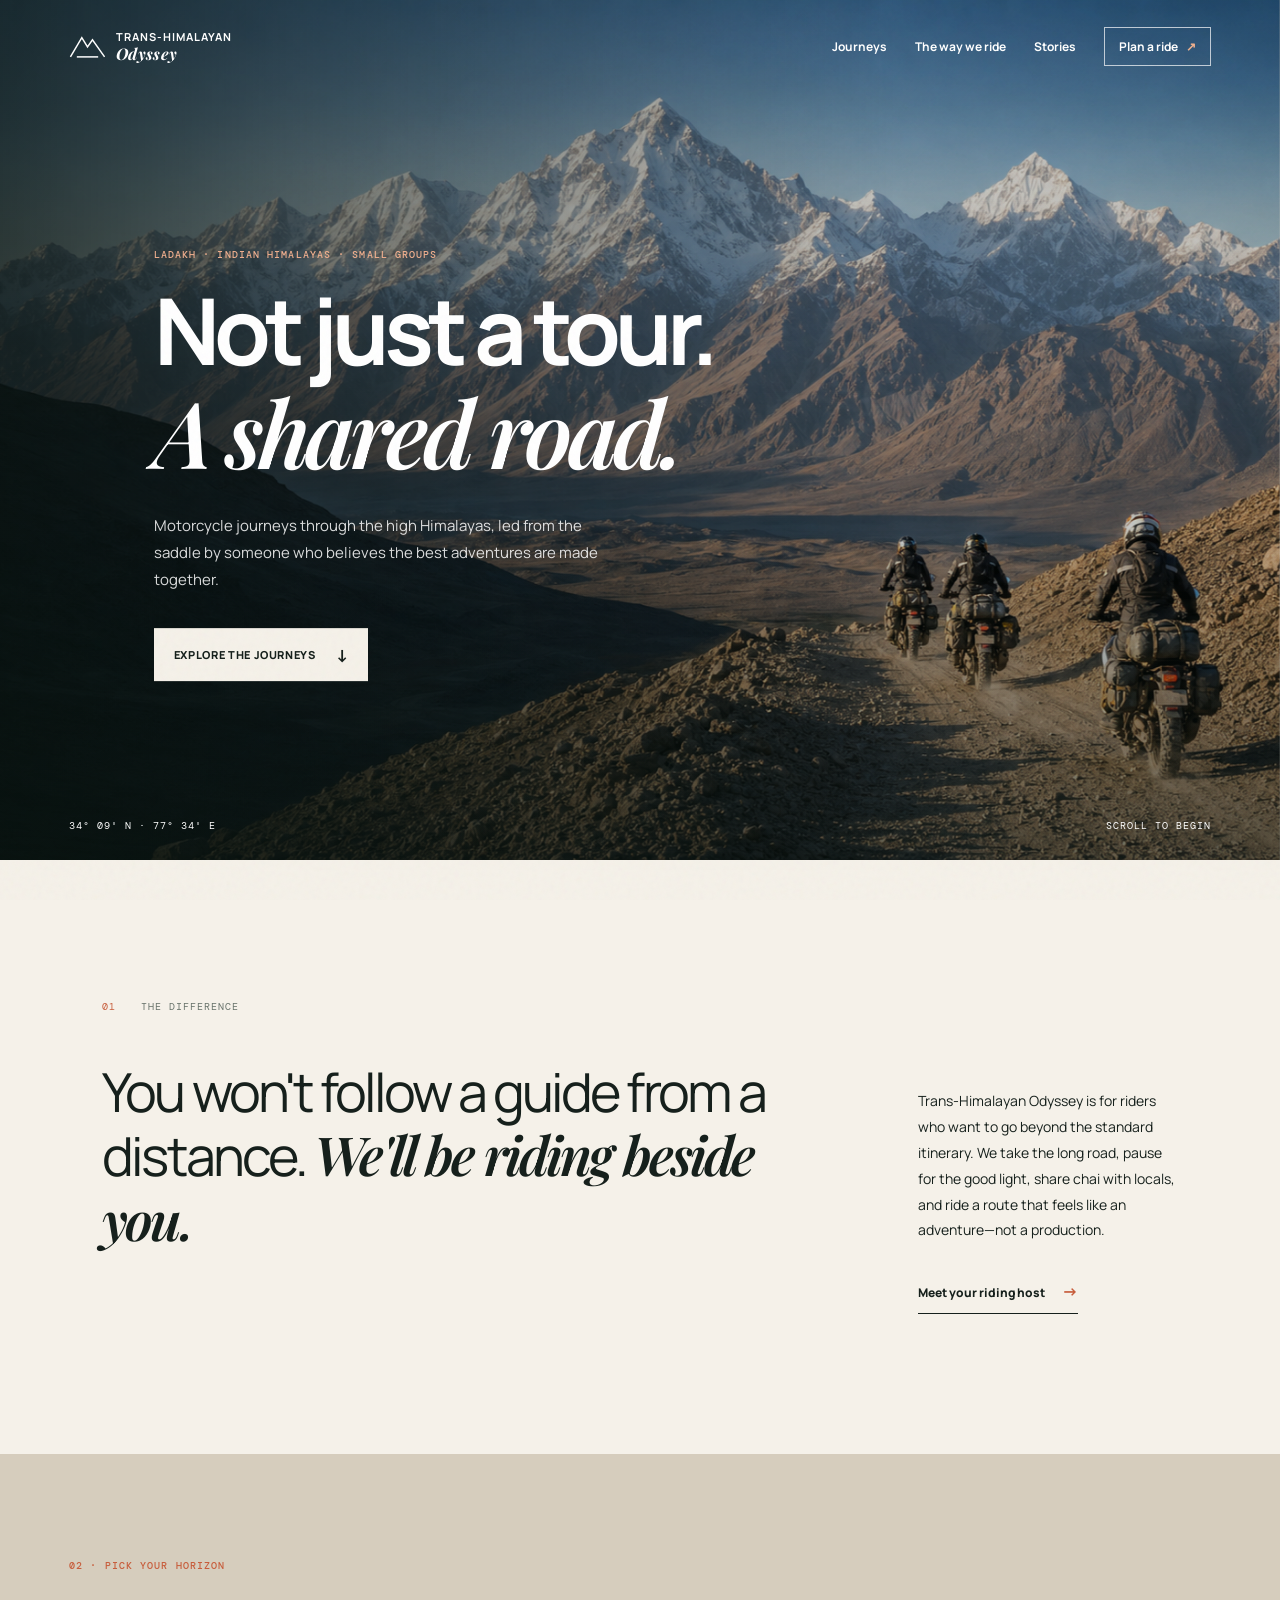
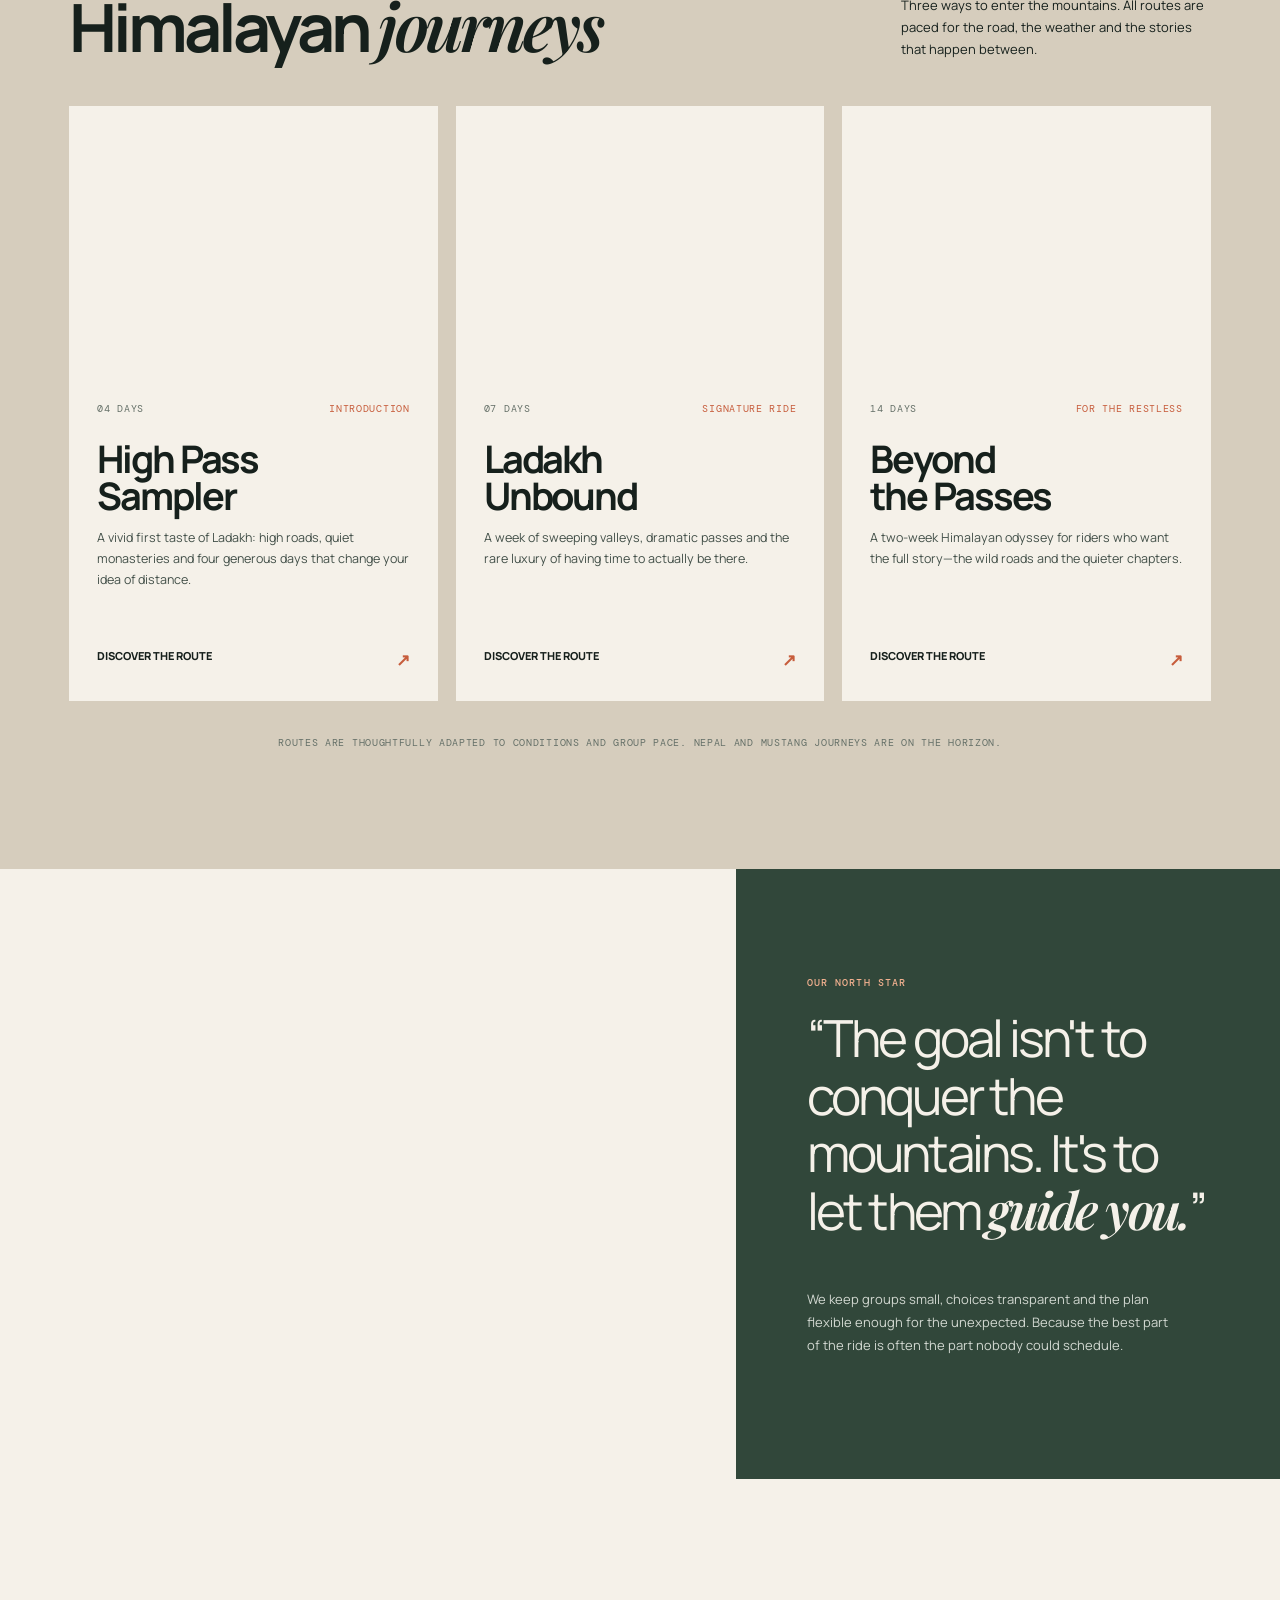
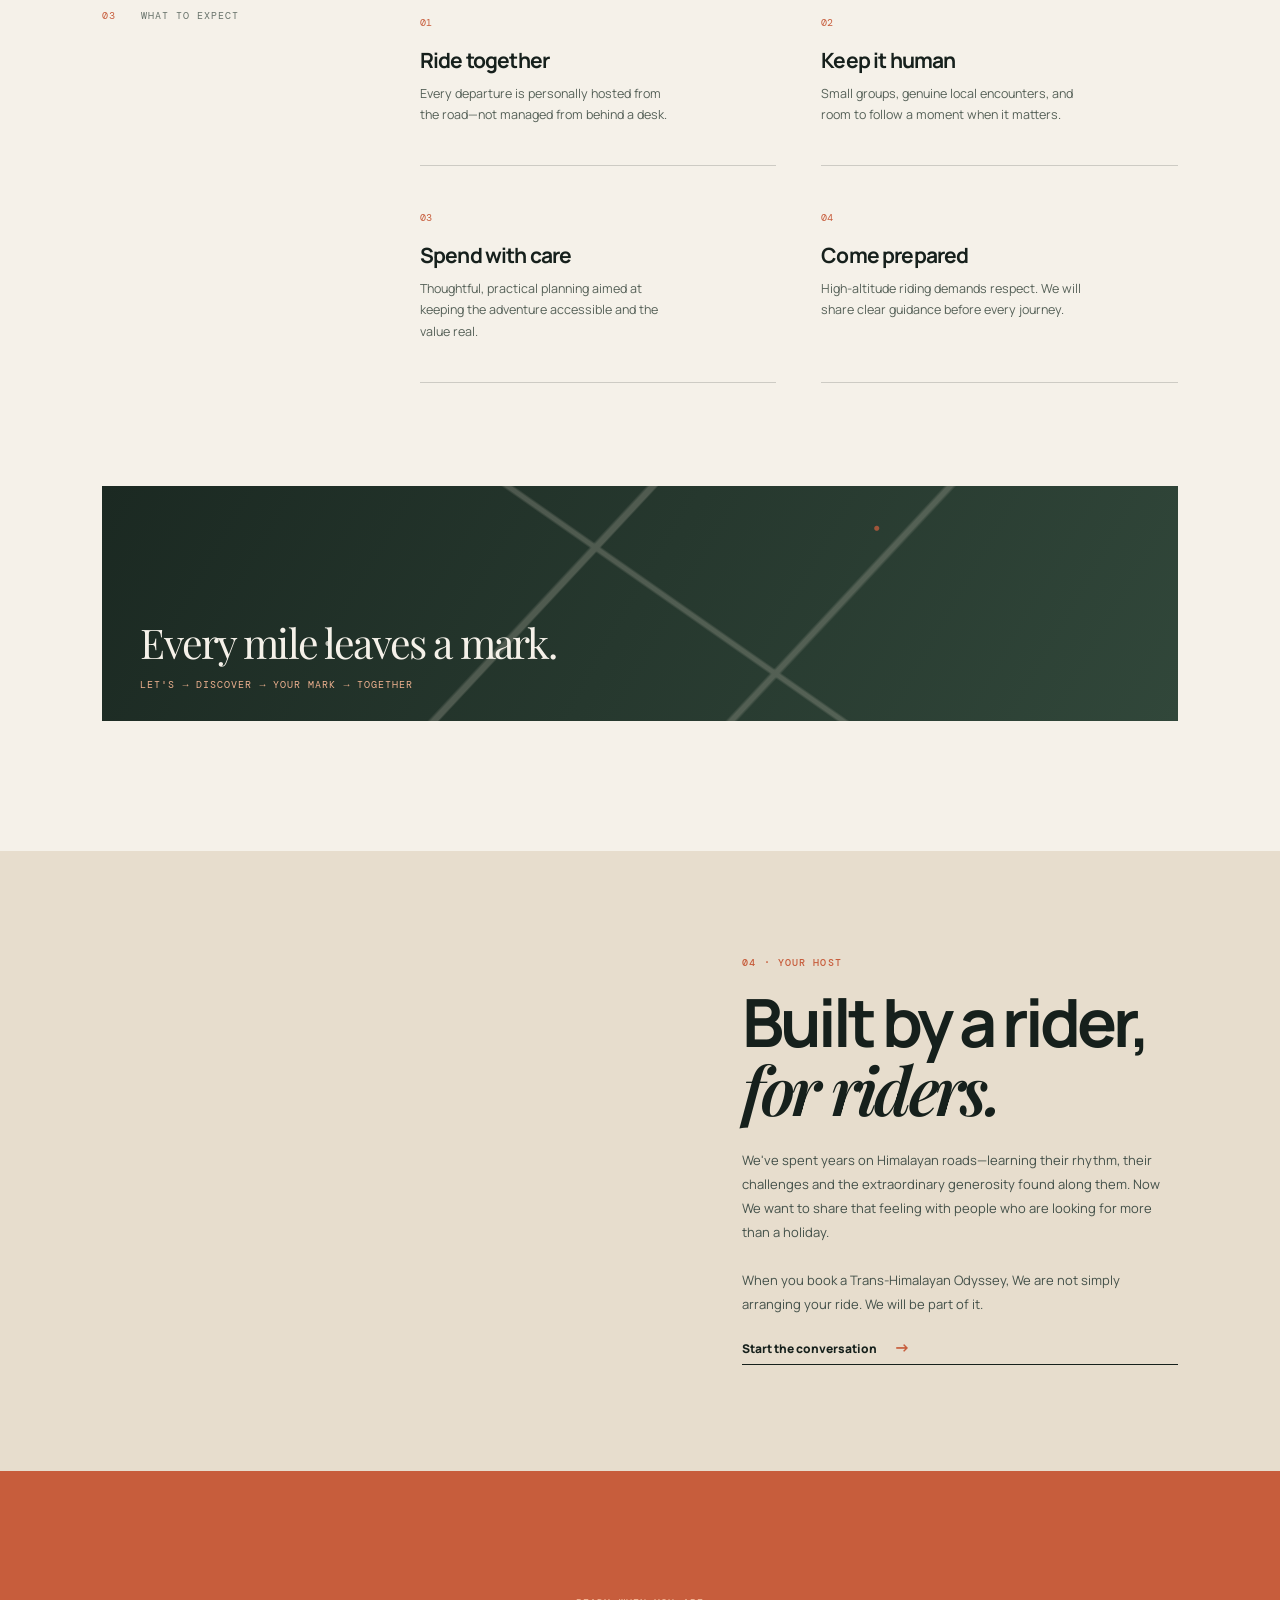
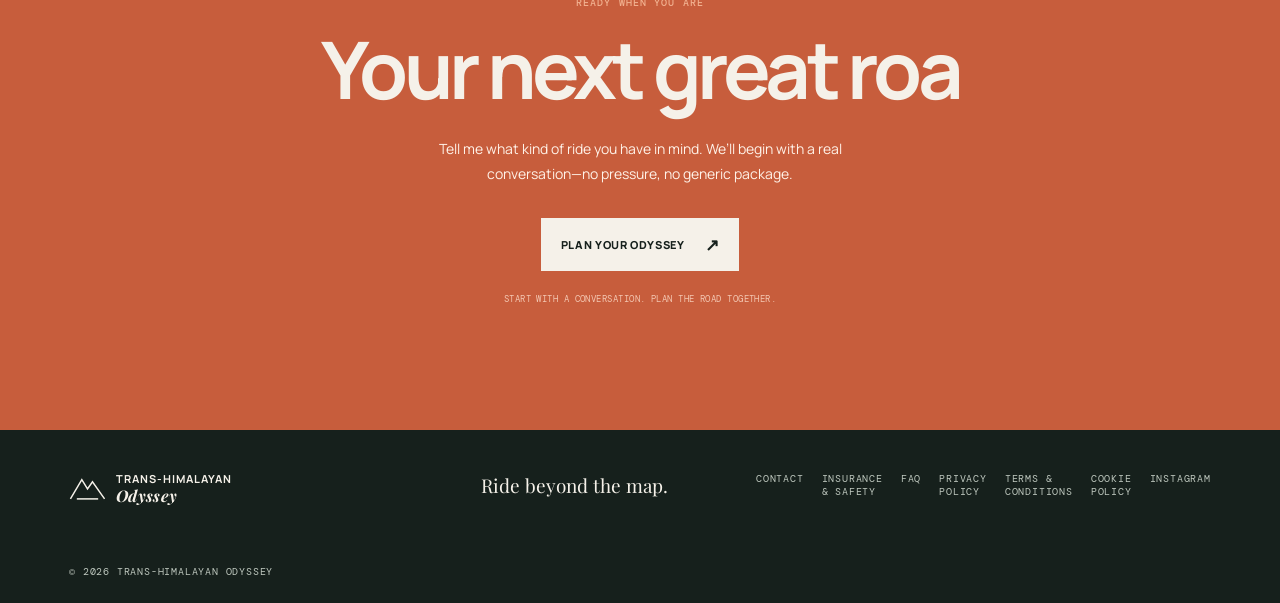
==== commit 961d52f1: "refactored the html file and added a unified header and footer pages, also added the cookies, FAQ, i" ====
--- a/index.html
+++ b/index.html
@@ -1,6 +1,7 @@
 <!doctype html>
 <html lang="en">
-  <head>
+
+<head>
     <meta charset="UTF-8" />
     <meta name="viewport" content="width=device-width, initial-scale=1.0" />
     <meta name="description" content="Small-group motorcycle journeys through Ladakh and the Himalayas, personally ridden and hosted by a fellow rider." />
@@ -10,152 +11,187 @@
     <link href="https://fonts.googleapis.com/css2?family=DM+Mono:wght@400;500&family=Manrope:wght@400;500;600;700;800&family=Playfair+Display:ital,wght@0,600;0,700;1,600&display=swap" rel="stylesheet" />
     <link rel="stylesheet" href="styles.css" />
     <style>
-      .hero-image { background-image: url('assets/himalayan-motorcycle-group-hero.png'); background-position:center; animation: cinematic-pullback 6s cubic-bezier(.18,.72,.25,1) both; }
-      .card-one .card-image { background-image: url('https://images.unsplash.com/photo-1464822759023-fed622ff2c3b?auto=format&fit=crop&w=1200&q=80'); background-position:center 58%; }
-      .about-photo { background-image: url('assets/rider.jpg'); background-position:center 78%; }
-      .principles-visual { grid-column:1 / -1; position:relative; min-height:235px; margin:0; overflow:hidden; display:flex; flex-direction:column; justify-content:flex-end; padding:30px 38px; color:var(--cream); background:radial-gradient(circle at 72% 18%, rgba(199,93,60,.75) 0 2px, transparent 3px), radial-gradient(circle at 21% 67%, rgba(244,241,233,.7) 0 2px, transparent 3px), linear-gradient(120deg, #1b2922, #31473a); }
-      .principles-visual::before { content:''; position:absolute; inset:0; opacity:.22; background-image:linear-gradient(133deg, transparent 0 42%, #e7ddcd 42.3% 42.8%, transparent 43% 65%, #e7ddcd 65.3% 65.7%, transparent 66%), linear-gradient(35deg, transparent 0 52%, #e7ddcd 52.3% 52.7%, transparent 53%); }
-      .principles-visual p,.principles-visual span { position:relative; margin:0; }.principles-visual p { font:clamp(27px,3.2vw,43px) 'Playfair Display',serif; letter-spacing:-.045em; }.principles-visual span { margin-top:9px; color:#eeb18f; font:10px 'DM Mono',monospace; text-transform:uppercase; letter-spacing:.1em; }
-      @keyframes cinematic-pullback { from { transform:scale(1.28); } to { transform:scale(1); } }
+        .hero-image { background-image: url('assets/himalayan-motorcycle-group-hero.png'); background-position:center; animation: cinematic-pullback 6s cubic-bezier(.18,.72,.25,1) both; }
+        .card-one .card-image { background-image: url('https://images.unsplash.com/photo-1464822759023-fed622ff2c3b?auto=format&fit=crop&w=1200&q=80'); background-position:center 58%; }
+        .about-photo { background-image: url('assets/rider.jpg'); background-position:center 78%; }
+        .principles-visual { grid-column:1 / -1; position:relative; min-height:235px; margin:0; overflow:hidden; display:flex; flex-direction:column; justify-content:flex-end; padding:30px 38px; color:var(--cream); background:radial-gradient(circle at 72% 18%, rgba(199,93,60,.75) 0 2px, transparent 3px), radial-gradient(circle at 21% 67%, rgba(244,241,233,.7) 0 2px, transparent 3px), linear-gradient(120deg, #1b2922, #31473a); }
+        .principles-visual::before { content:''; position:absolute; inset:0; opacity:.22; background-image:linear-gradient(133deg, transparent 0 42%, #e7ddcd 42.3% 42.8%, transparent 43% 65%, #e7ddcd 65.3% 65.7%, transparent 66%), linear-gradient(35deg, transparent 0 52%, #e7ddcd 52.3% 52.7%, transparent 53%); }
+        .principles-visual p,.principles-visual span { position:relative; margin:0; }.principles-visual p { font:clamp(27px,3.2vw,43px) 'Playfair Display',serif; letter-spacing:-.045em; }.principles-visual span { margin-top:9px; color:#eeb18f; font:10px 'DM Mono',monospace; text-transform:uppercase; letter-spacing:.1em; }
+        @keyframes cinematic-pullback { from { transform:scale(1.28); } to { transform:scale(1); } }
     </style>
-  </head>
-  <body>
+</head>
+
+<body>
     <div class="page-grain" aria-hidden="true"></div>
     <header class="site-header">
-      <a class="brand" href="#top" aria-label="Trans-Himalayan Odyssey home">
-        <svg viewBox="0 0 52 42" aria-hidden="true"><path d="M2 35 18 8l8 13 7-10 17 24"/><path d="M11 35h30"/></svg>
-        <span>Trans-Himalayan<br /><em>Odyssey</em></span>
-      </a>
-      <button class="menu-toggle" aria-label="Open menu" aria-expanded="false"><span></span><span></span></button>
-      <nav class="nav" aria-label="Main navigation">
-        <a href="#journeys">Journeys</a><a href="#why-us">The way we ride</a><a href="#about">Stories</a><a class="nav-cta" href="contact.html">Plan a ride <span>↗</span></a>
-      </nav>
+        <a class="brand" href="#top" aria-label="Trans-Himalayan Odyssey home">
+            <svg viewBox="0 0 52 42" aria-hidden="true">
+                <path d="M2 35 18 8l8 13 7-10 17 24" />
+                <path d="M11 35h30" />
+            </svg>
+            <span>Trans-Himalayan<br /><em>Odyssey</em></span>
+        </a>
+        <button class="menu-toggle" aria-label="Open menu" aria-expanded="false"><span></span><span></span></button>
+        <nav class="nav" aria-label="Main navigation">
+            <a href="#journeys">Journeys</a><a href="#why-us">The way we ride</a><a href="#about">Stories</a><a class="nav-cta" href="contact.html">Plan a ride <span>↗</span></a>
+        </nav>
     </header>
 
     <main id="top">
-      <section class="hero">
-        <div class="hero-image" role="img" aria-label="Motorcycle road winding through Himalayan mountains"></div>
-        <div class="hero-overlay"></div>
-        <div class="hero-content">
-          <p class="eyebrow light">Ladakh · Indian Himalayas · Small groups</p>
-          <h1>Not just a tour.<br /><i>A shared road.</i></h1>
-          <p class="hero-copy">Motorcycle journeys through the high Himalayas, led from the saddle by someone who believes the best adventures are made together.</p>
-          <a class="button button-light" href="#journeys">Explore the journeys <span>↓</span></a>
-        </div>
-        <div class="hero-foot"><span>34° 09' N · 77° 34' E</span><span>Scroll to begin</span></div>
-      </section>
+        <section class="hero">
+            <div class="hero-image" role="img" aria-label="Motorcycle road winding through Himalayan mountains"></div>
+            <div class="hero-overlay"></div>
+            <div class="hero-content">
+                <p class="eyebrow light">Ladakh · Indian Himalayas · Small groups</p>
+                <h1>Not just a tour.<br /><i>A shared road.</i></h1>
+                <p class="hero-copy">Motorcycle journeys through the high Himalayas, led from the saddle by someone who believes the best adventures are made together.</p>
+                <a class="button button-light" href="#journeys">Explore the journeys <span>↓</span></a>
+            </div>
+            <div class="hero-foot"><span>34° 09' N · 77° 34' E</span><span>Scroll to begin</span></div>
+        </section>
 
-      <section class="intro" id="why-us">
-        <div class="section-label"><span>01</span> The difference</div>
-        <div class="intro-body">
-          <p class="display-copy">You won't follow a guide from a distance. <em>We'll be riding beside you.</em></p>
-          <div class="intro-detail"><p>Trans-Himalayan Odyssey is for riders who want to go beyond the standard itinerary. We take the long road, pause for the good light, share chai with locals, and ride a route that feels like an adventure—not a production.</p><a class="text-link" href="hosts.html">Meet your riding host <span>→</span></a></div>
-        </div>
-      </section>
+        <section class="intro" id="why-us">
+            <div class="section-label"><span>01</span> The difference</div>
+            <div class="intro-body">
+                <p class="display-copy">You won't follow a guide from a distance. <em>We'll be riding beside you.</em></p>
+                <div class="intro-detail">
+                    <p>Trans-Himalayan Odyssey is for riders who want to go beyond the standard itinerary. We take the long road, pause for the good light, share chai with locals, and ride a route that feels like an adventure—not a production.</p><a class="text-link" href="hosts.html">Meet your riding host <span>→</span></a>
+                </div>
+            </div>
+        </section>
 
-      <section class="journeys" id="journeys">
-        <div class="section-heading"><div><p class="eyebrow">02 · Pick your horizon</p><h2>Himalayan <i>journeys</i></h2></div><p>Three ways to enter the mountains. All routes are paced for the road, the weather and the stories that happen between.</p></div>
-        <div class="trip-grid">
-          <article class="trip-card card-one">
-            <div class="card-image" role="img" aria-label="Mountain road in the Himalayas"></div>
-            <div class="card-content">
-              <div class="card-meta">
-                <span>04 days</span>
-                <span>Introduction</span>
-              </div>
-              <h3>High Pass<br />Sampler</h3>
-              <p>A vivid first taste of Ladakh: high roads, quiet monasteries and four generous days that change your idea of distance.</p>
-              <a href="high_pass_sampler_trip.html" aria-label="Enquire about High Pass Sampler">Discover the route <span>↗</span></a>
+        <section class="journeys" id="journeys">
+            <div class="section-heading">
+                <div>
+                    <p class="eyebrow">02 · Pick your horizon</p>
+                    <h2>Himalayan <i>journeys</i></h2>
+                </div>
+                <p>Three ways to enter the mountains. All routes are paced for the road, the weather and the stories that happen between.</p>
             </div>
-          </article>
+            <div class="trip-grid">
+                <article class="trip-card card-one">
+                    <div class="card-image" role="img" aria-label="Mountain road in the Himalayas"></div>
+                    <div class="card-content">
+                        <div class="card-meta">
+                            <span>04 days</span>
+                            <span>Introduction</span>
+                        </div>
+                        <h3>High Pass<br />Sampler</h3>
+                        <p>A vivid first taste of Ladakh: high roads, quiet monasteries and four generous days that change your idea of distance.</p>
+                        <a href="high_pass_sampler_trip.html" aria-label="Enquire about High Pass Sampler">Discover the route <span>↗</span></a>
+                    </div>
+                </article>
 
-          <article class="trip-card featured card-two">
-            <div class="card-image"></div>
-            <div class="card-content">
-              <div class="card-meta">
-                <span>07 days</span>
-                <span>Signature ride</span>
-              </div>
-              <h3>Ladakh<br />Unbound</h3>
-              <p>A week of sweeping valleys, dramatic passes and the rare luxury of having time to actually be there.</p>
-              <a href="ladakh-unbound.html" aria-label="Enquire about Ladakh Unbound">Discover the route <span>↗</span></a>
+                <article class="trip-card featured card-two">
+                    <div class="card-image"></div>
+                    <div class="card-content">
+                        <div class="card-meta">
+                            <span>07 days</span>
+                            <span>Signature ride</span>
+                        </div>
+                        <h3>Ladakh<br />Unbound</h3>
+                        <p>A week of sweeping valleys, dramatic passes and the rare luxury of having time to actually be there.</p>
+                        <a href="ladakh-unbound.html" aria-label="Enquire about Ladakh Unbound">Discover the route <span>↗</span></a>
+                    </div>
+                </article>
+
+                <article class="trip-card card-three">
+                    <div class="card-image"></div>
+                    <div class="card-content">
+                        <div class="card-meta">
+                            <span>14 days</span>
+                            <span>For the restless</span>
+                        </div>
+                        <h3>Beyond<br />the Passes</h3>
+                        <p>A two-week Himalayan odyssey for riders who want the full story—the wild roads and the quieter chapters.</p>
+                        <a href="beyond-the-passes.html " aria-label="Enquire about Beyond the Passes">Discover the route <span>↗</span></a>
+                    </div>
+                </article>
             </div>
-          </article>
+            <p class="trip-note">Routes are thoughtfully adapted to conditions and group pace. Nepal and Mustang journeys are on the horizon.</p>
+        </section>
 
-          <article class="trip-card card-three">                    
-            <div class="card-image"></div>
-            <div class="card-content">
-              <div class="card-meta">
-                <span>14 days</span>
-                <span>For the restless</span>
-              </div>
-              <h3>Beyond<br />the Passes</h3>
-              <p>A two-week Himalayan odyssey for riders who want the full story—the wild roads and the quieter chapters.</p>
-              <a href="beyond-the-passes.html " aria-label="Enquire about Beyond the Passes">Discover the route <span>↗</span></a>
+        <section class="manifesto">
+            <div class="manifesto-image" role="img" aria-label="High-altitude Himalayan landscape"></div>
+            <div class="manifesto-panel">
+                <p class="eyebrow light">Our north star</p>
+                <blockquote>“The goal isn't to conquer the mountains. It's to let them <em>guide you.</em>”</blockquote>
+                <p>We keep groups small, choices transparent and the plan flexible enough for the unexpected. Because the best part of the ride is often the part nobody could schedule.</p>
             </div>
-          </article>
-        </div>
-        <p class="trip-note">Routes are thoughtfully adapted to conditions and group pace. Nepal and Mustang journeys are on the horizon.</p>
-      </section>
+        </section>
 
-      <section class="manifesto">
-        <div class="manifesto-image" role="img" aria-label="High-altitude Himalayan landscape"></div>
-        <div class="manifesto-panel"><p class="eyebrow light">Our north star</p><blockquote>“The goal isn't to conquer the mountains. It's to let them <em>guide you.</em>”</blockquote><p>We keep groups small, choices transparent and the plan flexible enough for the unexpected. Because the best part of the ride is often the part nobody could schedule.</p></div>
-      </section>
+        <section class="ride-principles">
+            <div class="section-label"><span>03</span> What to expect</div>
+            <div class="principles-grid">
+                <article><span>01</span>
+                    <h3>Ride together</h3>
+                    <p>Every departure is personally hosted from the road—not managed from behind a desk.</p>
+                </article>
+                <article><span>02</span>
+                    <h3>Keep it human</h3>
+                    <p>Small groups, genuine local encounters, and room to follow a moment when it matters.</p>
+                </article>
+                <article><span>03</span>
+                    <h3>Spend with care</h3>
+                    <p>Thoughtful, practical planning aimed at keeping the adventure accessible and the value real.</p>
+                </article>
+                <article><span>04</span>
+                    <h3>Come prepared</h3>
+                    <p>High-altitude riding demands respect. We will share clear guidance before every journey.</p>
+                </article>
+            </div>
+            <figure class="principles-visual">
+                <div class="route-line" aria-hidden="true"></div>
+                <p>Every mile leaves a mark.</p><span>Let's → Discover → Your Mark → Together</span>
+            </figure>
+        </section>
 
-      <section class="ride-principles">
-        <div class="section-label"><span>03</span> What to expect</div>
-        <div class="principles-grid">
-          <article><span>01</span><h3>Ride together</h3><p>Every departure is personally hosted from the road—not managed from behind a desk.</p></article>
-          <article><span>02</span><h3>Keep it human</h3><p>Small groups, genuine local encounters, and room to follow a moment when it matters.</p></article>
-          <article><span>03</span><h3>Spend with care</h3><p>Thoughtful, practical planning aimed at keeping the adventure accessible and the value real.</p></article>
-          <article><span>04</span><h3>Come prepared</h3><p>High-altitude riding demands respect. We will share clear guidance before every journey.</p></article>
-        </div>
-        <figure class="principles-visual"><div class="route-line" aria-hidden="true"></div><p>Every mile leaves a mark.</p><span>Let's → Discover → Your Mark → Together</span></figure>
-      </section>
+        <section class="about" id="about">
+            <div class="about-photo" role="img" aria-label="Rider with motorcycle in the mountains"></div>
+            <div class="about-copy">
+                <p class="eyebrow">04 · Your host</p>
+                <h2>Built by a rider,<br /><i>for riders.</i></h2>
+                <p>We've spent years on Himalayan roads—learning their rhythm, their challenges and the extraordinary generosity found along them. Now We want to share that feeling with people who are looking for more than a holiday.</p>
+                <p>When you book a Trans-Himalayan Odyssey, We are not simply arranging your ride. We will be part of it.</p><a href="contact.html" class="text-link">Start the conversation <span>→</span></a>
+            </div>
+        </section>
 
-      <section class="about" id="about">
-        <div class="about-photo" role="img" aria-label="Rider with motorcycle in the mountains"></div>
-        <div class="about-copy"><p class="eyebrow">04 · Your host</p><h2>Built by a rider,<br /><i>for riders.</i></h2><p>We've spent years on Himalayan roads—learning their rhythm, their challenges and the extraordinary generosity found along them. Now We want to share that feeling with people who are looking for more than a holiday.</p><p>When you book a Trans-Himalayan Odyssey, We are not simply arranging your ride. We will be part of it.</p><a href="contact.html" class="text-link">Start the conversation <span>→</span></a></div>
-      </section>
-
-      <section class="enquire" id="enquire">
-        <p class="eyebrow light">Ready when you are</p>
-        <h2 class="typewriter" data-typewriter>Your next great road<br /> is <i>waiting.</i></h2>
-        <p>Tell me what kind of ride you have in mind. We’ll begin with a real conversation—no pressure, no generic package.</p>
-        <a class="button button-light" href="configure-your-ride.html">Plan your odyssey <span>↗</span></a>
-        <small>Start with a conversation. Plan the road together.</small>
-      </section>
+        <section class="enquire" id="enquire">
+            <p class="eyebrow light">Ready when you are</p>
+            <h2 class="typewriter" data-typewriter>Your next great road<br /> is <i>waiting.</i></h2>
+            <p>Tell me what kind of ride you have in mind. We’ll begin with a real conversation—no pressure, no generic package.</p>
+            <a class="button button-light" href="configure-your-ride.html">Plan your odyssey <span>↗</span></a>
+            <small>Start with a conversation. Plan the road together.</small>
+        </section>
     </main>
 
     <footer>
-    <a class="brand" href="#top">
-      <svg viewBox="0 0 52 42" aria-hidden="true">
-        <path d="M2 35 18 8l8 13 7-10 17 24"/>
-        <path d="M11 35h30"/>
-      </svg>
-      <span>Trans-Himalayan<br><em>Odyssey</em></span>
-    </a>
+        <a class="brand" href="#top">
+            <svg viewBox="0 0 52 42" aria-hidden="true">
+                <path d="M2 35 18 8l8 13 7-10 17 24" />
+                <path d="M11 35h30" />
+            </svg>
+            <span>Trans-Himalayan<br><em>Odyssey</em></span>
+        </a>
 
-    <p>Ride beyond the map.</p>
+        <p>Ride beyond the map.</p>
 
-    <div>
-      <a href="#journeys">Journeys</a>
-      <a href="hosts.html">About</a>
-      <a href="contact.html">Contact</a>
+        <div>
+            <a href="contact.html">Contact</a>
+            <a href="insurance-safety.html">Insurance & Safety</a>
+            <a href="faq.html">FAQ</a>
+            <a href="privacy-policy.html">Privacy Policy</a>
+            <a href="terms-and-conditions.html">Terms & Conditions</a>
+            <a href="cookie-policy.html">Cookie Policy</a>
+            <a href="https://www.instagram.com/trans_himalayan_odyssey/" target="_blank" rel="noopener noreferrer">
 
-      <!-- Instagram -->
-      <a href="https://www.instagram.com/trans_himalayan_odyssey/"
-        target="_blank"
-        rel="noopener noreferrer"
-        class="icon brands alt fa-instagram"
-        aria-label="Instagram">
-        <span class="label">Instagram</span>
-      </a>
-    </div>
+                Instagram
+            </a>
+        </div>
 
-    <small>© <span id="year"></span> Trans-Himalayan Odyssey</small>
+        <small>© <span id="year"></span> Trans-Himalayan Odyssey</small>
     </footer>
     <script src="script.js"></script>
-  </body>
-</html>
+</body>
+
+</html>
--- a/styles.css
+++ b/styles.css
@@ -1,140 +1,1153 @@
-:root{
-    --ink:#16201c;
-    --moss:#31473a;
-    --sand:#e7ddcd;
-    --cream:#f5f1e9;
-    --rust:#c75d3c;
-    --line:rgba(22,32,28,.18)}*{box-sizing:border-box}html{scroll-behavior:smooth}body{margin:0;
-        background:var(--cream);color:var(--ink);
-            font-family:Manrope,Arial,sans-serif}.page-grain{pointer-events:none;
-                position:fixed;
-                inset:0;
-                z-index:10;
-                opacity:.08;
-                background-image:url("data:image/svg+xml,%3Csvg viewBox='0 0 180 180' xmlns='http://www.w3.org/2000/svg'%3E%3Cfilter id='n'%3E%3CfeTurbulence type='fractalNoise' baseFrequency='.9' numOctaves='4' stitchTiles='stitch'/%3E%3C/filter%3E%3Crect width='100%25' height='100%25' filter='url(%23n)' opacity='.5'/%3E%3C/svg%3E");
-                mix-blend-mode:multiply}.site-header{position:absolute;top:0;
-                    left:0;
-                    right:0;
-                    z-index:3;
-                    display:flex;
-                    align-items:center;
-                    justify-content:space-between;
-                    padding:27px 5.4%;
-                    color:white}.brand{display:flex;align-items:center;gap:10px;
-                        color:inherit;
-                        text-decoration:none;
-                        font-size:11px;
-                        font-weight:700;
-                        letter-spacing:.09em;
-                        line-height:1.2;
-                        text-transform:uppercase}.brand em{font-family:'Playfair Display',serif;font-size:16px;
-                            letter-spacing:.02em;
-                            text-transform:none}.brand svg{width:37px;fill:none;stroke:currentColor;stroke-width:2.1}.nav{display:flex;gap:28px;
-                                align-items:center}.nav a{color:inherit;text-decoration:none;
-                                    font-size:12px;
-                                    font-weight:700}.nav-cta{border:1px solid rgba(255,255,255,.7);
-                                        padding:10px 14px}.nav-cta span{color:#efb18e;margin-left:6px}.menu-toggle{display:none;background:none;border:0;
-                                            color:white}.hero{position:relative;
-                                                height:min(860px,100vh);
-                                                min-height:650px;
-                                                color:white;
-                                                overflow:hidden}.hero-image,.card-image,.manifesto-image,.about-photo{background-size:cover;
-                                                    background-position:center}.hero-image{position:absolute;
-                                                        inset:0;
-                                                        background-image:url('https://images.unsplash.com/photo-1544502062-f82887f03d1c?auto=format&fit=crop&w=2400&q=85');
-                                                        animation:zoom 16s ease-out both}.hero-overlay{position:absolute;
-                                                            inset:0;
-                                                            background:linear-gradient(90deg,rgba(9,20,16,.74),rgba(10,20,16,.22) 70%),linear-gradient(0deg,rgba(9,20,16,.45),transparent 38%)}.hero-content{position:absolute;z-index:1;top:50%;transform:translateY(-42%);
-                                                                left:12%;max-width:700px}.eyebrow{font-family:'DM Mono',monospace;
-                                                                    text-transform:uppercase;
-                                                                    letter-spacing:.11em;
-                                                                    font-size:10px;font-weight:500;
-                                                                    margin:0 0 20px;
-                                                                    color:var(--rust)}.eyebrow.light{color:#f1b08f}.hero h1{font-size:clamp(54px,7.2vw,105px);line-height:1.08;.hero h1 i{
-    display:inline-block;
-}
-                                                                        letter-spacing:-.065em;margin:0}.hero h1 i,h2 i,.display-copy em,blockquote em{font-family:'Playfair Display',serif;font-weight:600;
-                                                                            letter-spacing:-.055em}.hero-copy{max-width:450px;
-                                                                                font-size:15px;
-                                                                                line-height:1.8;
-                                                                                margin:28px 0 35px;
-                                                                                color:rgba(255,255,255,.85)}.button{display:inline-flex;
-                                                                                    align-items:center;
-                                                                                    gap:20px;
-                                                                                    padding:15px 20px;
-                                                                                    font-size:11px;
-                                                                                    text-transform:uppercase;
-                                                                                    letter-spacing:.06em;
-                                                                                    font-weight:800;
-                                                                                    text-decoration:none}.button-light{color:var(--ink);
-                                                                                        background:var(--cream)}.button span{font-size:17px}.hero-foot{position:absolute;
-                                                                                            bottom:28px;
-                                                                                            left:5.4%;
-                                                                                            right:5.4%;
-                                                                                            z-index:1;
-                                                                                            display:flex;
-                                                                                            justify-content:space-between;
-                                                                                            font:10px 'DM Mono',monospace;
-                                                                                            letter-spacing:.1em;
-                                                                                            text-transform:uppercase}.intro{padding:140px 8%;
-                                                                                                background:var(--cream)}.section-label{font:10px 'DM Mono',monospace;
-                                                                                                    text-transform:uppercase;
-                                                                                                    letter-spacing:.1em;
-                                                                                                    color:#68736b;display:flex;
-                                                                                                    gap:25px}.section-label span{color:var(--rust)}.intro-body{display:grid;grid-template-columns:1.5fr .55fr;
-                                                                                                        gap:10%;max-width:1120px;
-                                                                                                        margin:48px auto 0}.display-copy{font-size:clamp(31px,4.2vw,59px);
-                                                                                                            line-height:1.16;
-                                                                                                            letter-spacing:-.055em;
-                                                                                                            margin:0}.intro-detail{padding-top:13px;
-                                                                                                                font-size:14px;line-height:1.85}.text-link{display:inline-block;margin-top:20px;color:var(--ink);text-decoration:none;font-weight:800;font-size:12px;border-bottom:1px solid var(--ink);padding-bottom:6px}.text-link span{margin-left:15px;color:var(--rust);font-size:16px}.journeys{padding:105px 5.4% 120px;background:#d6cdbd}.section-heading{display:flex;justify-content:space-between;align-items:end;gap:30px;max-width:1300px;margin:0 auto 45px}.section-heading h2,.about h2,.enquire h2{font-size:clamp(42px,5.2vw,72px);line-height:1;letter-spacing:-.06em;margin:0}.section-heading>p{max-width:310px;font-size:13px;line-height:1.7;margin:0}.trip-grid{display:grid;grid-template-columns:repeat(3,1fr);gap:18px;max-width:1300px;margin:auto}.trip-card{background:var(--cream);display:flex;flex-direction:column;min-height:595px}.card-image{height:270px}.card-one .card-image{background-image:url('https://images.unsplash.com/photo-1628348068346-682e3d7ca355?auto=format&fit=crop&w=1000&q=80')}.card-two .card-image{background-image:url('https://images.unsplash.com/photo-1500534623283-312aade485b7?auto=format&fit=crop&w=1000&q=80')}.card-three .card-image{background-image:url('https://images.unsplash.com/photo-1544735716-392fe2489ffa?auto=format&fit=crop&w=1000&q=80')}.card-content{padding:26px 28px 30px;display:flex;flex:1;flex-direction:column}.card-meta{display:flex;justify-content:space-between;font:10px 'DM Mono',monospace;text-transform:uppercase;letter-spacing:.07em;color:#657068}.card-meta span:last-child{color:var(--rust)}.trip-card h3{font-size:38px;line-height:.98;letter-spacing:-.055em;margin:25px 0 13px}.trip-card p{font-size:12.5px;line-height:1.7;margin:0;color:#435049}.trip-card a{margin-top:auto;padding-top:20px;color:var(--ink);font-size:11px;text-transform:uppercase;font-weight:800;text-decoration:none}.trip-card a span{float:right;color:var(--rust);font-size:17px}.trip-note{text-align:center;font:10px 'DM Mono',monospace;text-transform:uppercase;letter-spacing:.07em;color:#657068;margin:35px 0 0}.manifesto{display:grid;grid-template-columns:1.15fr .85fr;min-height:610px}.manifesto-image{background-image:url('https://images.unsplash.com/photo-1526772662000-3f88f10405ff?auto=format&fit=crop&w=1800&q=85')}.manifesto-panel{background:var(--moss);color:var(--cream);padding:15% 13%;display:flex;flex-direction:column;justify-content:center}.manifesto-panel blockquote{font-size:clamp(32px,4vw,55px);line-height:1.12;letter-spacing:-.055em;margin:0 0 35px}.manifesto-panel>p:last-child{font-size:13px;line-height:1.8;color:#d2d8d1;max-width:370px}.ride-principles{padding:130px 8%;display:grid;grid-template-columns:.5fr 1.5fr;gap:65px}.principles-grid{display:grid;grid-template-columns:repeat(2,1fr);gap:0 45px}.principles-grid article{padding:0 0 40px;margin-bottom:38px;border-bottom:1px solid var(--line)}.principles-grid span{font:10px 'DM Mono',monospace;color:var(--rust)}.principles-grid h3{font-size:21px;letter-spacing:-.04em;margin:15px 0 9px}.principles-grid p{font-size:12.5px;line-height:1.7;color:#566158;margin:0;max-width:260px}.about{display:grid;grid-template-columns:1fr 1fr;background:#e7ddcd;min-height:620px}.about-photo{background-image:url('https://images.unsplash.com/photo-1558981806-ec527fa84c39?auto=format&fit=crop&w=1300&q=85')}.about-copy{padding:15% 16%;display:flex;flex-direction:column;justify-content:center}.about-copy>p:not(.eyebrow){font-size:13px;line-height:1.85;max-width:420px;color:#435049;margin:24px 0 0}.about-copy>p+p{margin-top:12px}.enquire{padding:125px 8%;background:var(--rust);color:var(--cream);text-align:center;display:flex;align-items:center;flex-direction:column}.enquire h2{font-size:clamp(42px,6.2vw,86px)}.enquire>p:not(.eyebrow){max-width:470px;font-size:14px;line-height:1.8;margin:28px 0 32px;color:#fff2e8}.enquire small{font:9px 'DM Mono',monospace;text-transform:uppercase;letter-spacing:.05em;margin-top:22px;color:#ffe2d0;opacity:.8}footer{background:var(--ink);color:var(--cream);padding:42px 5.4% 25px;display:grid;grid-template-columns:1fr 1fr 1fr;align-items:start;gap:20px}footer p{font-family:'Playfair Display',serif;font-size:19px;margin:0;text-align:center}footer div{display:flex;justify-content:flex-end;gap:18px}footer div a,footer small{font:10px 'DM Mono',monospace;text-transform:uppercase;letter-spacing:.08em;color:#bec7be;text-decoration:none}footer small{grid-column:1/-1;margin-top:40px}@keyframes zoom{from{transform:scale(1.04)}to{transform:scale(1)}}@media(max-width:720px){.site-header{padding:22px 6%}.nav{display:none;position:absolute;top:78px;left:6%;right:6%;background:var(--ink);padding:25px;flex-direction:column;align-items:flex-start}.nav.open{display:flex}.menu-toggle{display:block}.menu-toggle span{display:block;width:24px;height:1px;background:currentColor;margin:6px}.hero-content{left:7%;right:7%;transform:translateY(-39%)}.hero h1{font-size:54px}.hero-foot{left:7%;right:7%}.intro{padding:85px 7%}.intro-body,.manifesto,.about{grid-template-columns:1fr;gap:25px}.intro-body{margin-top:34px}.section-heading{display:block}.section-heading>p{margin-top:22px}.journeys{padding:78px 6%}.trip-grid{grid-template-columns:1fr}.trip-card{min-height:0}.card-image{height:260px}.card-content{min-height:285px}.manifesto-image{min-height:380px}.manifesto-panel{padding:90px 10%}.ride-principles{padding:85px 7%;grid-template-columns:1fr;gap:38px}.principles-grid{gap:0 25px}.about-photo{min-height:420px}.about-copy{padding:85px 9%}.enquire{padding:90px 7%}footer{grid-template-columns:1fr 1fr}footer p{display:none}footer div{justify-content:flex-end;flex-direction:column;align-items:flex-end;gap:10px}footer small{margin-top:25px}.display-copy{font-size:37px}}
-.host-card{
+:root {
+    --ink: #16201c;
+    --moss: #31473a;
+    --sand: #e7ddcd;
+    --cream: #f5f1e9;
+    --rust: #c75d3c;
+    --line: rgba(22, 32, 28, .18)
+}
+
+* {
+    box-sizing: border-box
+}
+
+html {
+    scroll-behavior: smooth
+}
+
+body {
+    margin: 0;
+    background: var(--cream);
+    color: var(--ink);
+    font-family: Manrope, Arial, sans-serif
+}
+
+.page-grain {
+    pointer-events: none;
+    position: fixed;
+    inset: 0;
+    z-index: 10;
+    opacity: .08;
+    background-image: url("data:image/svg+xml,%3Csvg viewBox='0 0 180 180' xmlns='http://www.w3.org/2000/svg'%3E%3Cfilter id='n'%3E%3CfeTurbulence type='fractalNoise' baseFrequency='.9' numOctaves='4' stitchTiles='stitch'/%3E%3C/filter%3E%3Crect width='100%25' height='100%25' filter='url(%23n)' opacity='.5'/%3E%3C/svg%3E");
+    mix-blend-mode: multiply
+}
+
+.site-header {
+    position: absolute;
+    top: 0;
+    left: 0;
+    right: 0;
+    z-index: 3;
+    display: flex;
+    align-items: center;
+    justify-content: space-between;
+    padding: 27px 5.4%;
+    color: white
+}
+
+.brand {
+    display: flex;
+    align-items: center;
+    gap: 10px;
+    color: inherit;
+    text-decoration: none;
+    font-size: 11px;
+    font-weight: 700;
+    letter-spacing: .09em;
+    line-height: 1.2;
+    text-transform: uppercase
+}
+
+.brand em {
+    font-family: 'Playfair Display', serif;
+    font-size: 16px;
+    letter-spacing: .02em;
+    text-transform: none
+}
+
+.brand svg {
+    width: 37px;
+    fill: none;
+    stroke: currentColor;
+    stroke-width: 2.1
+}
+
+.nav {
+    display: flex;
+    gap: 28px;
+    align-items: center
+}
+
+.nav a {
+    color: inherit;
+    text-decoration: none;
+    font-size: 12px;
+    font-weight: 700
+}
+
+.nav-cta {
+    border: 1px solid rgba(255, 255, 255, .7);
+    padding: 10px 14px
+}
+
+.nav-cta span {
+    color: #efb18e;
+    margin-left: 6px
+}
+
+.menu-toggle {
+    display: none;
+    background: none;
+    border: 0;
+    color: white
+}
+
+.hero {
+    position: relative;
+    height: min(860px, 100vh);
+    min-height: 650px;
+    color: white;
+    overflow: hidden
+}
+
+.hero-image,
+.card-image,
+.manifesto-image,
+.about-photo {
+    background-size: cover;
+    background-position: center
+}
+
+.hero-image {
+    position: absolute;
+    inset: 0;
+    background-image: url('https://images.unsplash.com/photo-1544502062-f82887f03d1c?auto=format&fit=crop&w=2400&q=85');
+    animation: zoom 16s ease-out both
+}
+
+.hero-overlay {
+    position: absolute;
+    inset: 0;
+    background: linear-gradient(90deg, rgba(9, 20, 16, .74), rgba(10, 20, 16, .22) 70%), linear-gradient(0deg, rgba(9, 20, 16, .45), transparent 38%)
+}
+
+.hero-content {
+    position: absolute;
+    z-index: 1;
+    top: 50%;
+    transform: translateY(-42%);
+    left: 12%;
+    max-width: 700px
+}
+
+.eyebrow {
+    font-family: 'DM Mono', monospace;
+    text-transform: uppercase;
+    letter-spacing: .11em;
+    font-size: 10px;
+    font-weight: 500;
+    margin: 0 0 20px;
+    color: var(--rust)
+}
+
+.eyebrow.light {
+    color: #f1b08f
+}
+
+.hero h1 {
+    font-size: clamp(54px, 7.2vw, 105px);
+    line-height: 1.08;
+    letter-spacing: -.065em;
+    margin: 0
+}
+
+.hero h1 i,
+h2 i,
+.display-copy em,
+blockquote em {
+    font-family: 'Playfair Display', serif;
+    font-weight: 600;
+    letter-spacing: -.055em
+}
+
+.hero-copy {
+    max-width: 450px;
+    font-size: 15px;
+    line-height: 1.8;
+    margin: 28px 0 35px;
+    color: rgba(255, 255, 255, .85)
+}
+
+.button {
+    display: inline-flex;
+    align-items: center;
+    gap: 20px;
+    padding: 15px 20px;
+    font-size: 11px;
+    text-transform: uppercase;
+    letter-spacing: .06em;
+    font-weight: 800;
+    text-decoration: none
+}
+
+.button-light {
+    color: var(--ink);
+    background: var(--cream)
+}
+
+.button span {
+    font-size: 17px
+}
+
+.hero-foot {
+    position: absolute;
+    bottom: 28px;
+    left: 5.4%;
+    right: 5.4%;
+    z-index: 1;
+    display: flex;
+    justify-content: space-between;
+    font: 10px 'DM Mono', monospace;
+    letter-spacing: .1em;
+    text-transform: uppercase
+}
+
+.intro {
+    padding: 140px 8%;
+    background: var(--cream)
+}
+
+.section-label {
+    font: 10px 'DM Mono', monospace;
+    text-transform: uppercase;
+    letter-spacing: .1em;
+    color: #68736b;
+    display: flex;
+    gap: 25px
+}
+
+.section-label span {
+    color: var(--rust)
+}
+
+.intro-body {
+    display: grid;
+    grid-template-columns: 1.5fr .55fr;
+    gap: 10%;
+    max-width: 1120px;
+    margin: 48px auto 0
+}
+
+.display-copy {
+    font-size: clamp(31px, 4.2vw, 59px);
+    line-height: 1.16;
+    letter-spacing: -.055em;
+    margin: 0
+}
+
+.intro-detail {
+    padding-top: 13px;
+    font-size: 14px;
+    line-height: 1.85
+}
+
+.text-link {
+    display: inline-block;
+    margin-top: 20px;
+    color: var(--ink);
+    text-decoration: none;
+    font-weight: 800;
+    font-size: 12px;
+    border-bottom: 1px solid var(--ink);
+    padding-bottom: 6px
+}
+
+.text-link span {
+    margin-left: 15px;
+    color: var(--rust);
+    font-size: 16px
+}
+
+.journeys {
+    padding: 105px 5.4% 120px;
+    background: #d6cdbd
+}
+
+.section-heading {
+    display: flex;
+    justify-content: space-between;
+    align-items: end;
+    gap: 30px;
+    max-width: 1300px;
+    margin: 0 auto 45px
+}
+
+.section-heading h2,
+.about h2,
+.enquire h2 {
+    font-size: clamp(42px, 5.2vw, 72px);
+    line-height: 1;
+    letter-spacing: -.06em;
+    margin: 0
+}
+
+.section-heading>p {
+    max-width: 310px;
+    font-size: 13px;
+    line-height: 1.7;
+    margin: 0
+}
+
+.trip-grid {
+    display: grid;
+    grid-template-columns: repeat(3, 1fr);
+    gap: 18px;
+    max-width: 1300px;
+    margin: auto
+}
+
+.trip-card {
+    background: var(--cream);
+    display: flex;
+    flex-direction: column;
+    min-height: 595px
+}
+
+.card-image {
+    height: 270px
+}
+
+.card-one .card-image {
+    background-image: url('https://images.unsplash.com/photo-1628348068346-682e3d7ca355?auto=format&fit=crop&w=1000&q=80')
+}
+
+.card-two .card-image {
+    background-image: url('https://images.unsplash.com/photo-1500534623283-312aade485b7?auto=format&fit=crop&w=1000&q=80')
+}
+
+.card-three .card-image {
+    background-image: url('https://images.unsplash.com/photo-1544735716-392fe2489ffa?auto=format&fit=crop&w=1000&q=80')
+}
+
+.card-content {
+    padding: 26px 28px 30px;
+    display: flex;
+    flex: 1;
+    flex-direction: column
+}
+
+.card-meta {
+    display: flex;
+    justify-content: space-between;
+    font: 10px 'DM Mono', monospace;
+    text-transform: uppercase;
+    letter-spacing: .07em;
+    color: #657068
+}
+
+.card-meta span:last-child {
+    color: var(--rust)
+}
+
+.trip-card h3 {
+    font-size: 38px;
+    line-height: .98;
+    letter-spacing: -.055em;
+    margin: 25px 0 13px
+}
+
+.trip-card p {
+    font-size: 12.5px;
+    line-height: 1.7;
+    margin: 0;
+    color: #435049
+}
+
+.trip-card a {
+    margin-top: auto;
+    padding-top: 20px;
+    color: var(--ink);
+    font-size: 11px;
+    text-transform: uppercase;
+    font-weight: 800;
+    text-decoration: none
+}
+
+.trip-card a span {
+    float: right;
+    color: var(--rust);
+    font-size: 17px
+}
+
+.trip-note {
+    text-align: center;
+    font: 10px 'DM Mono', monospace;
+    text-transform: uppercase;
+    letter-spacing: .07em;
+    color: #657068;
+    margin: 35px 0 0
+}
+
+.manifesto {
+    display: grid;
+    grid-template-columns: 1.15fr .85fr;
+    min-height: 610px
+}
+
+.manifesto-image {
+    background-image: url('https://images.unsplash.com/photo-1526772662000-3f88f10405ff?auto=format&fit=crop&w=1800&q=85')
+}
+
+.manifesto-panel {
+    background: var(--moss);
+    color: var(--cream);
+    padding: 15% 13%;
+    display: flex;
+    flex-direction: column;
+    justify-content: center
+}
+
+.manifesto-panel blockquote {
+    font-size: clamp(32px, 4vw, 55px);
+    line-height: 1.12;
+    letter-spacing: -.055em;
+    margin: 0 0 35px
+}
+
+.manifesto-panel>p:last-child {
+    font-size: 13px;
+    line-height: 1.8;
+    color: #d2d8d1;
+    max-width: 370px
+}
+
+.ride-principles {
+    padding: 130px 8%;
+    display: grid;
+    grid-template-columns: .5fr 1.5fr;
+    gap: 65px
+}
+
+.principles-grid {
+    display: grid;
+    grid-template-columns: repeat(2, 1fr);
+    gap: 0 45px
+}
+
+.principles-grid article {
+    padding: 0 0 40px;
+    margin-bottom: 38px;
+    border-bottom: 1px solid var(--line)
+}
+
+.principles-grid span {
+    font: 10px 'DM Mono', monospace;
+    color: var(--rust)
+}
+
+.principles-grid h3 {
+    font-size: 21px;
+    letter-spacing: -.04em;
+    margin: 15px 0 9px
+}
+
+.principles-grid p {
+    font-size: 12.5px;
+    line-height: 1.7;
+    color: #566158;
+    margin: 0;
+    max-width: 260px
+}
+
+.about {
+    display: grid;
+    grid-template-columns: 1fr 1fr;
+    background: #e7ddcd;
+    min-height: 620px
+}
+
+.about-photo {
+    background-image: url('https://images.unsplash.com/photo-1558981806-ec527fa84c39?auto=format&fit=crop&w=1300&q=85')
+}
+
+.about-copy {
+    padding: 15% 16%;
+    display: flex;
+    flex-direction: column;
+    justify-content: center
+}
+
+.about-copy>p:not(.eyebrow) {
+    font-size: 13px;
+    line-height: 1.85;
+    max-width: 420px;
+    color: #435049;
+    margin: 24px 0 0
+}
+
+.about-copy>p+p {
+    margin-top: 12px
+}
+
+.enquire {
+    padding: 125px 8%;
+    background: var(--rust);
+    color: var(--cream);
+    text-align: center;
+    display: flex;
+    align-items: center;
+    flex-direction: column
+}
+
+.enquire h2 {
+    font-size: clamp(42px, 6.2vw, 86px)
+}
+
+.enquire>p:not(.eyebrow) {
+    max-width: 470px;
+    font-size: 14px;
+    line-height: 1.8;
+    margin: 28px 0 32px;
+    color: #fff2e8
+}
+
+.enquire small {
+    font: 9px 'DM Mono', monospace;
+    text-transform: uppercase;
+    letter-spacing: .05em;
+    margin-top: 22px;
+    color: #ffe2d0;
+    opacity: .8
+}
+
+footer {
+    background: var(--ink);
+    color: var(--cream);
+    padding: 42px 5.4% 25px;
+    display: grid;
+    grid-template-columns: 1fr 1fr 1fr;
+    align-items: start;
+    gap: 20px
+}
+
+footer p {
+    font-family: 'Playfair Display', serif;
+    font-size: 19px;
+    margin: 0;
+    text-align: center
+}
+
+footer div {
+    display: flex;
+    justify-content: flex-end;
+    gap: 18px
+}
+
+footer div a,
+footer small {
+    font: 10px 'DM Mono', monospace;
+    text-transform: uppercase;
+    letter-spacing: .08em;
+    color: #bec7be;
+    text-decoration: none
+}
+
+footer small {
+    grid-column: 1/-1;
+    margin-top: 40px
+}
+
+@keyframes zoom {
+    from {
+        transform: scale(1.04)
+    }
+
+    to {
+        transform: scale(1)
+    }
+}
+
+@media(max-width:720px) {
+    .site-header {
+        padding: 22px 6%
+    }
+
+    .nav {
+        display: none;
+        position: absolute;
+        top: 78px;
+        left: 6%;
+        right: 6%;
+        background: var(--ink);
+        padding: 25px;
+        flex-direction: column;
+        align-items: flex-start
+    }
+
+    .nav.open {
+        display: flex
+    }
+
+    .menu-toggle {
+        display: block
+    }
+
+    .menu-toggle span {
+        display: block;
+        width: 24px;
+        height: 1px;
+        background: currentColor;
+        margin: 6px
+    }
+
+    .hero-content {
+        left: 7%;
+        right: 7%;
+        transform: translateY(-39%)
+    }
+
+    .hero h1 {
+        font-size: 54px
+    }
+
+    .hero-foot {
+        left: 7%;
+        right: 7%
+    }
+
+    .intro {
+        padding: 85px 7%
+    }
+
+    .intro-body,
+    .manifesto,
+    .about {
+        grid-template-columns: 1fr;
+        gap: 25px
+    }
+
+    .intro-body {
+        margin-top: 34px
+    }
+
+    .section-heading {
+        display: block
+    }
+
+    .section-heading>p {
+        margin-top: 22px
+    }
+
+    .journeys {
+        padding: 78px 6%
+    }
+
+    .trip-grid {
+        grid-template-columns: 1fr
+    }
+
+    .trip-card {
+        min-height: 0
+    }
+
+    .card-image {
+        height: 260px
+    }
+
+    .card-content {
+        min-height: 285px
+    }
+
+    .manifesto-image {
+        min-height: 380px
+    }
+
+    .manifesto-panel {
+        padding: 90px 10%
+    }
+
+    .ride-principles {
+        padding: 85px 7%;
+        grid-template-columns: 1fr;
+        gap: 38px
+    }
+
+    .principles-grid {
+        gap: 0 25px
+    }
+
+    .about-photo {
+        min-height: 420px
+    }
+
+    .about-copy {
+        padding: 85px 9%
+    }
+
+    .enquire {
+        padding: 90px 7%
+    }
+
+    footer {
+        grid-template-columns: 1fr 1fr
+    }
+
+    footer p {
+        display: none
+    }
+
+    footer div {
+        justify-content: flex-end;
+        flex-direction: column;
+        align-items: flex-end;
+        gap: 10px
+    }
+
+    footer small {
+        margin-top: 25px
+    }
+
+    .display-copy {
+        font-size: 37px
+    }
+}
+
+.host-card {
+    display: grid;
+    grid-template-columns: 420px 1fr;
+    gap: 5rem;
+    align-items: center;
+    margin: 6rem auto;
+    max-width: 1200px;
+}
+
+.host-photo img {
+    width: 100%;
+    display: block;
+    border-radius: 12px;
+    transition: .35s;
+}
+
+.host-photo:hover img {
+    transform: scale(1.02);
+}
+
+.host-content h2 {
+    font-size: 3rem;
+    margin: .3rem 0;
+}
+
+.host-tag {
+    color: var(--rust);
+    font-weight: 700;
+    margin-bottom: 2rem;
+}
+
+.host-content p {
+    line-height: 1.9;
+}
+
+.host-placeholder {
+    height: 520px;
+    border: 2px dashed #bbb;
+    display: flex;
+    justify-content: center;
+    align-items: center;
+    font-size: 2rem;
+    color: #888;
+}
+
+@media(max-width:900px) {
+    .host-card {
+        grid-template-columns: 1fr;
+    }
+}
+
+/* ==========================================================
+   LEGAL PAGES
+========================================================== */
+
+.legal-hero {
+    position: relative;
+    height: 62vh;
+    min-height: 520px;
+    overflow: hidden;
+    color: #fff;
+}
+
+.legal-hero-image {
+    position: absolute;
+    inset: 0;
+    background-size: cover;
+    background-position: center;
+    animation: cinematic-pullback 6s cubic-bezier(.18, .72, .25, 1) both;
+}
+
+.legal-hero-overlay {
+    position: absolute;
+    inset: 0;
+    background: linear-gradient(90deg,
+            rgba(9, 20, 16, .78),
+            rgba(9, 20, 16, .28) 70%);
+}
+
+.legal-hero-content {
+    position: absolute;
+    z-index: 2;
+    top: 50%;
+    left: 10%;
+    transform: translateY(-50%);
+    max-width: 760px;
+}
+
+.legal-hero-content h1 {
+    font-size: clamp(58px, 7vw, 96px);
+    line-height: 1;
+    letter-spacing: -.06em;
+    margin: 0;
+}
+
+.legal-hero-content p {
+    margin-top: 28px;
+    max-width: 520px;
+    font-size: 16px;
+    line-height: 1.9;
+    color: rgba(255, 255, 255, .88);
+}
+
+.legal-wrapper {
+    max-width: 1180px;
+    margin: auto;
+    padding: 110px 8%;
+}
+
+.legal-intro {
+    display: grid;
+    grid-template-columns: 1.4fr .8fr;
+    gap: 80px;
+    margin-bottom: 110px;
+}
+
+.legal-intro h2 {
+    font-size: clamp(42px, 4vw, 60px);
+    letter-spacing: -.05em;
+    margin: 0;
+}
+
+.legal-intro p {
+    line-height: 2;
+    color: #566158;
+}
+
+.legal-section {
+    display: grid;
+    grid-template-columns: 280px 1fr;
+    gap: 70px;
+    margin-bottom: 90px;
+}
+
+.legal-number {
+    font: 11px "DM Mono", monospace;
+    text-transform: uppercase;
+    letter-spacing: .1em;
+    color: var(--rust);
+}
+
+.legal-content h3 {
+    margin: 0 0 24px;
+    font-size: 34px;
+    letter-spacing: -.04em;
+}
+
+.legal-content p {
+    color: #566158;
+    line-height: 2;
+    margin-bottom: 22px;
+}
+
+.legal-content ul {
+    margin: 30px 0;
+    padding-left: 20px;
+}
+
+.legal-content li {
+    margin-bottom: 14px;
+    line-height: 1.9;
+    color: #566158;
+}
+
+.legal-card {
+    margin-top: 35px;
+    padding: 30px;
+    background: #f2ede3;
+    border-left: 4px solid var(--rust);
+}
+
+.legal-card h4 {
+    margin-top: 0;
+    margin-bottom: 15px;
+    font-size: 20px;
+}
+
+@keyframes cinematic-pullback {
+    from {
+        transform: scale(1.25);
+    }
+
+    to {
+        transform: scale(1);
+    }
+}
+
+.legal-section:nth-child(even) {
+    background: #f8f5ef;
+    padding: 45px;
+    border-radius: 18px;
+}
+
+@media(max-width:900px) {
+
+    .legal-intro,
+    .legal-section {
+        grid-template-columns: 1fr;
+        gap: 30px;
+    }
+
+    .legal-hero-content {
+        left: 7%;
+        right: 7%;
+    }
+
+}
+
+/* ======================================
+   FEATURE CARDS
+====================================== */
+
+.feature-grid{
     display:grid;
-    grid-template-columns:420px 1fr;
-    gap:5rem;
-    align-items:center;
-    margin:6rem auto;
-    max-width:1200px;
-}
-
-.host-photo img{
-    width:100%;
+    grid-template-columns:repeat(auto-fit,minmax(250px,1fr));
+    gap:24px;
+    margin:70px 0 110px;
+}
+
+.feature-card{
+    background:#f8f5ef;
+    padding:38px;
+    border-radius:18px;
+    transition:.35s;
+    border:1px solid rgba(0,0,0,.05);
+}
+
+.feature-card:hover{
+    transform:translateY(-6px);
+    box-shadow:0 18px 45px rgba(0,0,0,.08);
+}
+
+.feature-card span{
+    color:var(--rust);
+    font:11px "DM Mono",monospace;
+    text-transform:uppercase;
+    letter-spacing:.1em;
+}
+
+.feature-card h3{
+    margin:18px 0 14px;
+    font-size:28px;
+    letter-spacing:-.04em;
+}
+
+.feature-card p{
+    color:#566158;
+    line-height:1.8;
+}
+.price-highlight{
     display:block;
-    border-radius:12px;
+    font-size:42px;
+    font-weight:800;
+    color:var(--rust);
+    margin:22px 0;
+    letter-spacing:-.04em;
+}
+
+.feature-card ul{
+    margin:20px 0 0;
+    padding-left:18px;
+}
+
+.feature-card li{
+    margin-bottom:10px;
+    line-height:1.7;
+}
+
+/* ==========================================================
+   INSURANCE & SAFETY PAGE
+========================================================== */
+
+.promise-strip{
+    display:grid;
+    grid-template-columns:repeat(3,1fr);
+    gap:28px;
+    margin:90px 0 110px;
+}
+
+.promise-strip div{
+    background:#f8f5ef;
+    padding:36px;
+    border-radius:18px;
+    border:1px solid rgba(0,0,0,.05);
     transition:.35s;
 }
 
-.host-photo:hover img{
-    transform:scale(1.02);
-}
-
-.host-content h2{
-    font-size:3rem;
-    margin:.3rem 0;
-}
-
-.host-tag{
+.promise-strip div:hover{
+    transform:translateY(-6px);
+    box-shadow:0 18px 40px rgba(0,0,0,.08);
+}
+
+.promise-strip span{
+    font:11px "DM Mono", monospace;
     color:var(--rust);
-    font-weight:700;
-    margin-bottom:2rem;
-}
-
-.host-content p{
-    line-height:1.9;
-}
-
-.host-placeholder{
-    height:520px;
-    border:2px dashed #bbb;
-    display:flex;
-    justify-content:center;
-    align-items:center;
-    font-size:2rem;
-    color:#888;
+    letter-spacing:.1em;
+    text-transform:uppercase;
+}
+
+.promise-strip h3{
+    margin:18px 0 12px;
+    font-size:28px;
+    letter-spacing:-.04em;
+}
+
+.promise-strip p{
+    color:#566158;
+    line-height:1.8;
+}
+
+.price-highlight{
+    display:block;
+    font-size:44px;
+    font-weight:800;
+    color:var(--rust);
+    margin:18px 0;
 }
 
 @media(max-width:900px){
-    .host-card{
-        grid-template-columns:1fr;
-    }
+
+.promise-strip{
+grid-template-columns:1fr;
+}
+
+}
+/* ===========================================
+   FAQ
+===========================================*/
+
+.faq-search{
+
+margin:70px auto 90px;
+max-width:760px;
+
+}
+
+.faq-search input{
+
+width:100%;
+
+padding:22px 30px;
+
+font-size:17px;
+
+border:none;
+
+background:#f7f3eb;
+
+border-radius:60px;
+
+box-shadow:0 15px 40px rgba(0,0,0,.05);
+
+outline:none;
+
+}
+
+.faq-category{
+
+margin-top:90px;
+
+}
+
+.faq-category h2{
+
+font-size:52px;
+
+margin-bottom:10px;
+
+letter-spacing:-.04em;
+
+}
+
+.faq-category p{
+
+max-width:720px;
+
+color:#566158;
+
+margin-bottom:55px;
+
+}
+
+.faq-item{
+
+background:#fff;
+
+border-radius:18px;
+
+padding:32px;
+
+margin-bottom:18px;
+
+box-shadow:0 12px 35px rgba(0,0,0,.05);
+
+}
+
+.faq-item h3{
+
+margin:0 0 18px;
+
+font-size:26px;
+
+}
+
+.faq-item p{
+
+color:#566158;
+
+line-height:1.9;
+
+}
+
+.faq-highlight{
+
+background:#f7f3eb;
+
+padding:24px;
+
+margin-top:22px;
+
+border-left:4px solid var(--rust);
+
+border-radius:10px;
+
+}
+
+.faq-trip{
+
+margin-top:18px;
+
+padding:18px 22px;
+
+background:white;
+
+border-radius:12px;
+
+box-shadow:0 8px 20px rgba(0,0,0,.04);
+
 }
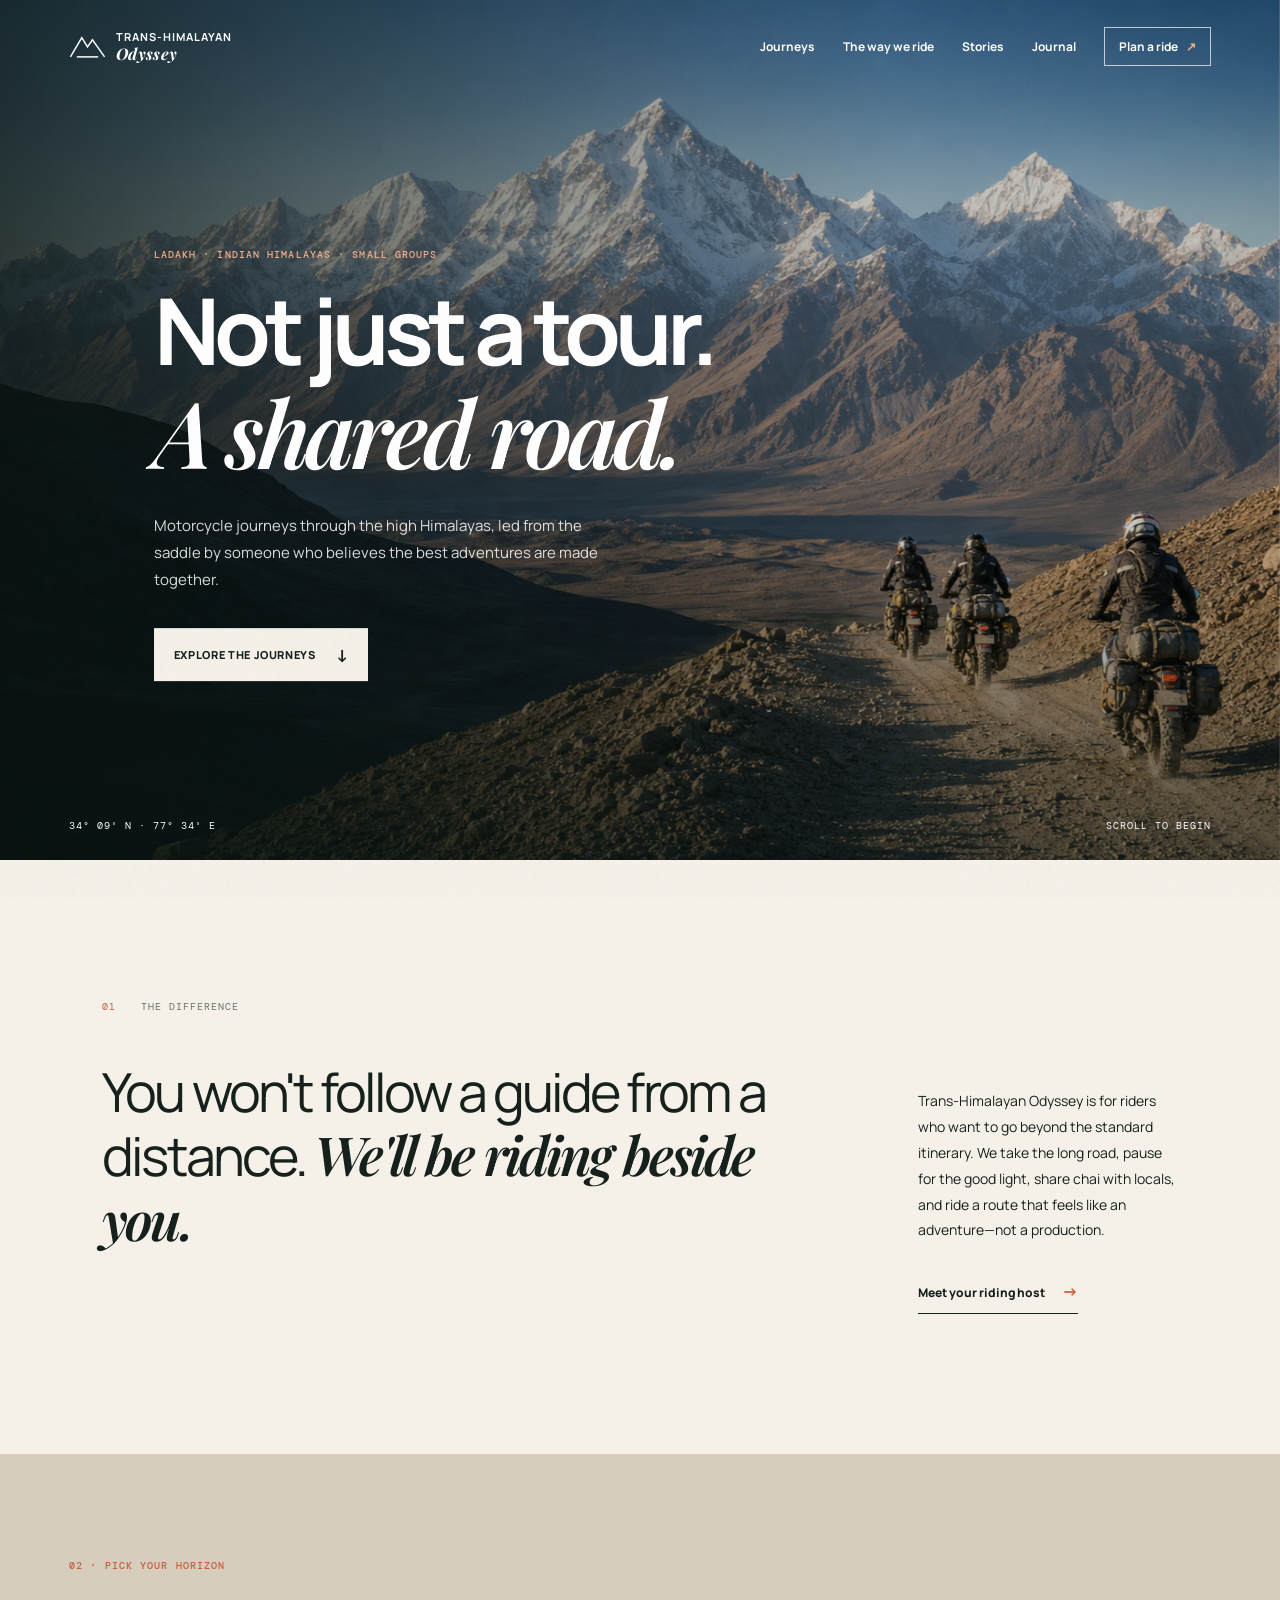
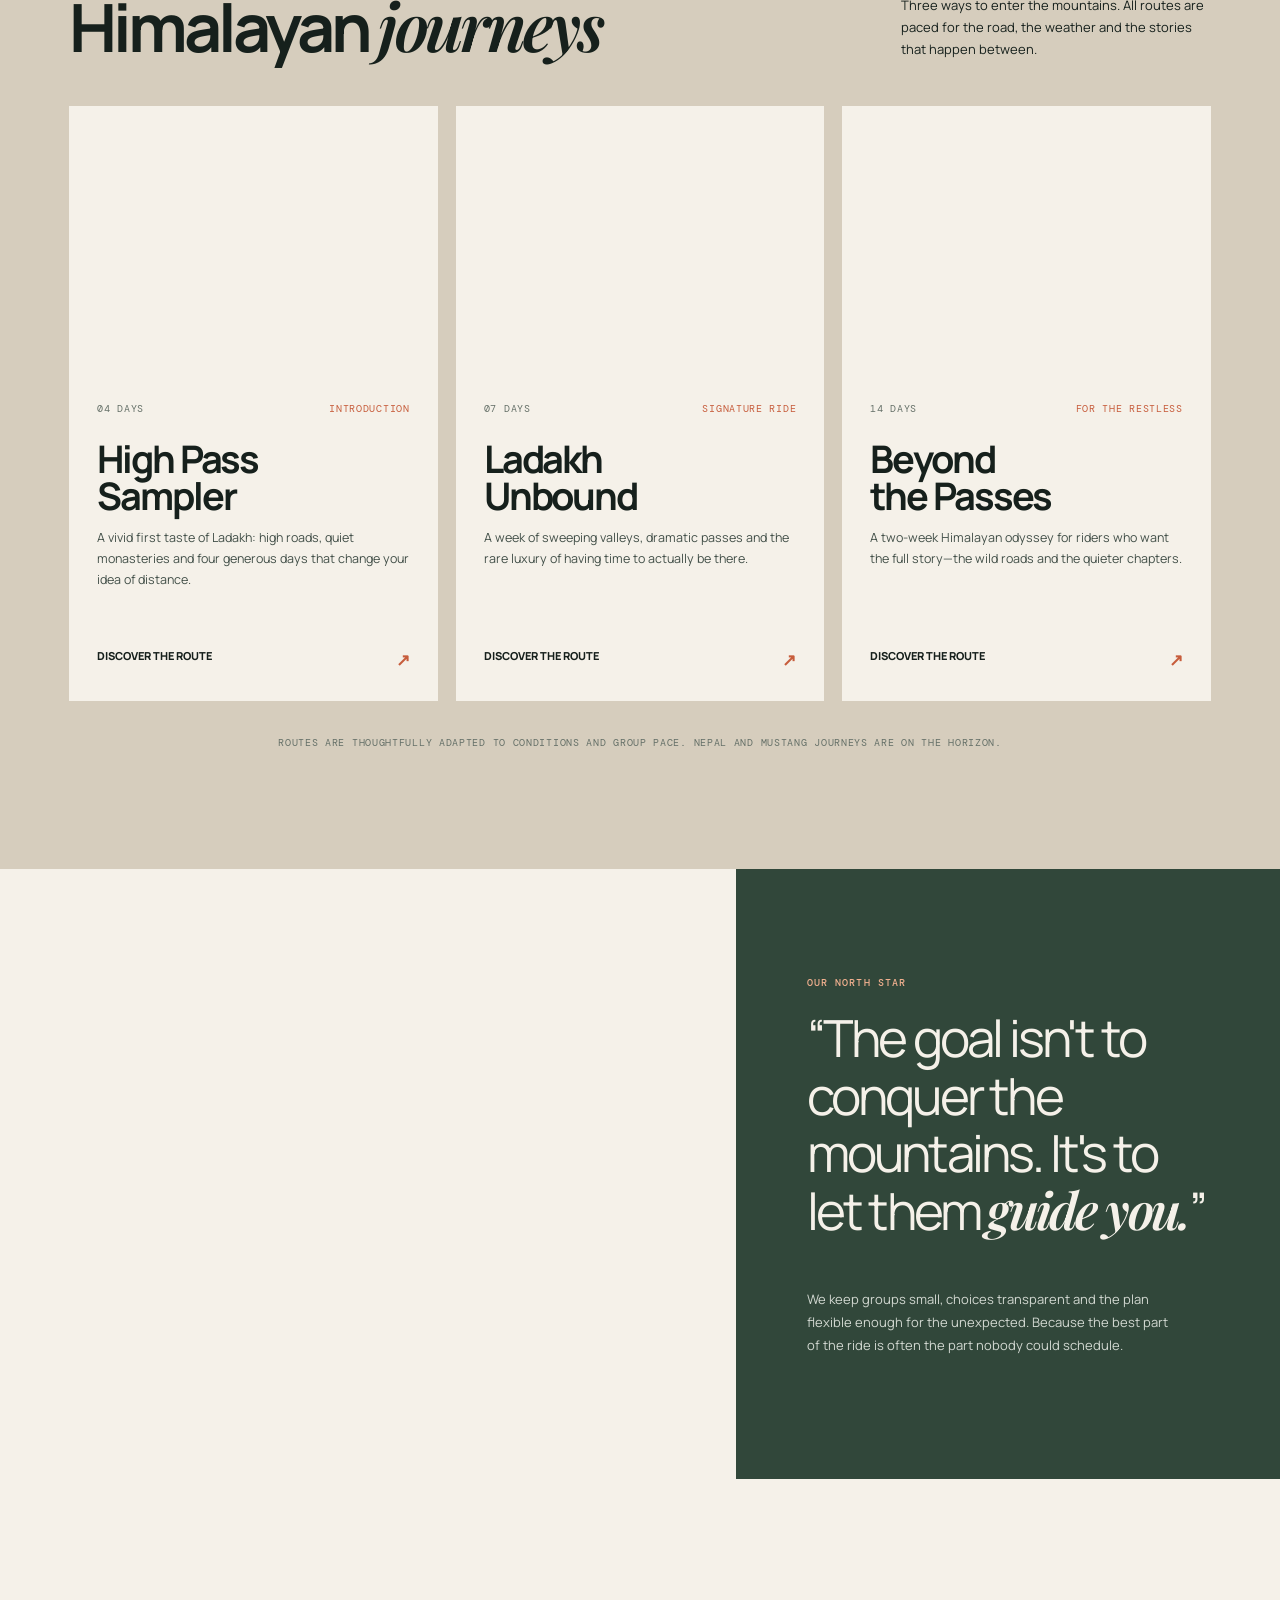
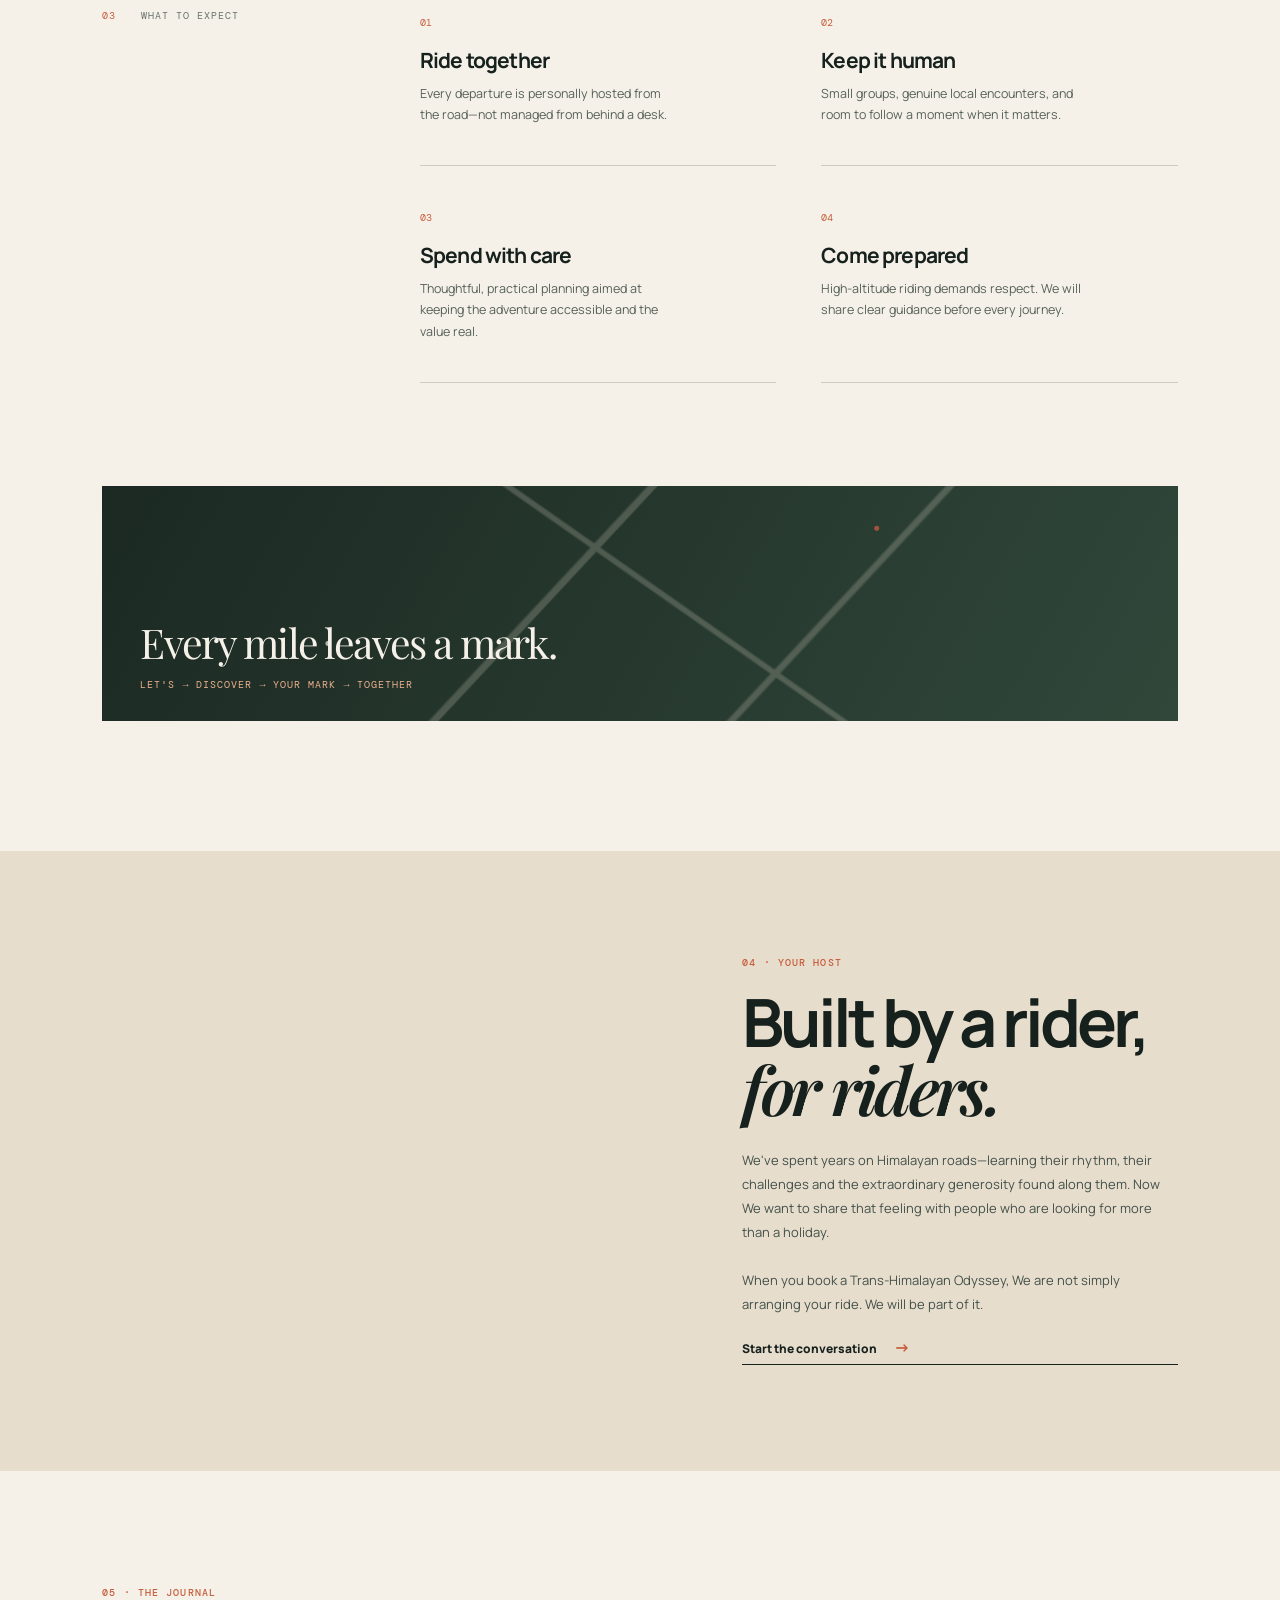
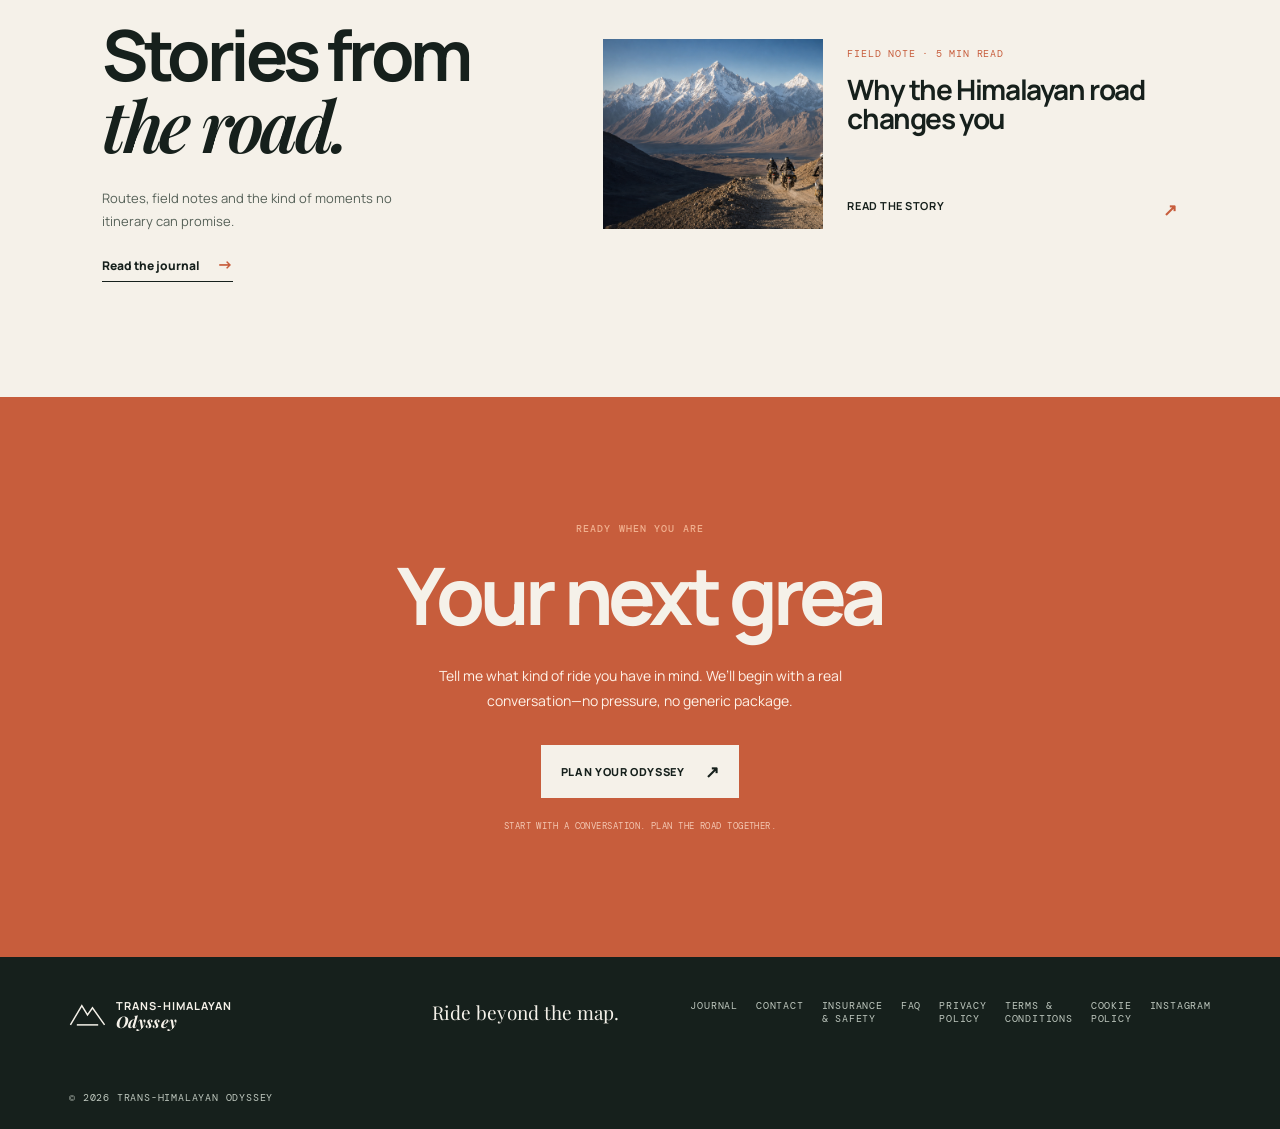
==== commit 9938cdad: "adding blog section" ====
--- a/index.html
+++ b/index.html
@@ -33,7 +33,7 @@
         </a>
         <button class="menu-toggle" aria-label="Open menu" aria-expanded="false"><span></span><span></span></button>
         <nav class="nav" aria-label="Main navigation">
-            <a href="#journeys">Journeys</a><a href="#why-us">The way we ride</a><a href="#about">Stories</a><a class="nav-cta" href="contact.html">Plan a ride <span>↗</span></a>
+            <a href="#journeys">Journeys</a><a href="#why-us">The way we ride</a><a href="#about">Stories</a><a href="blog.html">Journal</a><a class="nav-cta" href="contact.html">Plan a ride <span>↗</span></a>
         </nav>
     </header>
 
@@ -156,6 +156,19 @@
             </div>
         </section>
 
+        <section class="home-journal" id="journal">
+            <div class="home-journal-intro">
+                <p class="eyebrow">05 · The journal</p>
+                <h2>Stories from<br /><i>the road.</i></h2>
+                <p>Routes, field notes and the kind of moments no itinerary can promise.</p>
+                <a class="text-link" href="blog.html">Read the journal <span>→</span></a>
+            </div>
+            <a class="home-journal-feature" href="blog/first-ride.html">
+                <div class="home-journal-image"></div>
+                <div class="home-journal-copy"><span>Field note · 5 min read</span><h3>Why the Himalayan road changes you</h3><b>Read the story <em>↗</em></b></div>
+            </a>
+        </section>
+
         <section class="enquire" id="enquire">
             <p class="eyebrow light">Ready when you are</p>
             <h2 class="typewriter" data-typewriter>Your next great road<br /> is <i>waiting.</i></h2>
@@ -177,6 +190,7 @@
         <p>Ride beyond the map.</p>
 
         <div>
+            <a href="blog.html">Journal</a>
             <a href="contact.html">Contact</a>
             <a href="insurance-safety.html">Insurance & Safety</a>
             <a href="faq.html">FAQ</a>
@@ -194,4 +208,4 @@
     <script src="script.js"></script>
 </body>
 
-</html>+</html>
--- a/styles.css
+++ b/styles.css
@@ -489,6 +489,26 @@
     margin-top: 12px
 }
 
+.home-journal {
+    padding: 115px 8%;
+    background: var(--cream);
+    display: grid;
+    grid-template-columns: .8fr 1.2fr;
+    gap: 11%;
+    align-items: center
+}
+
+.home-journal h2 { font-size: clamp(42px, 5.5vw, 75px); line-height: 1; letter-spacing: -.065em; margin: 0 }
+.home-journal-intro>p:not(.eyebrow) { font-size: 13px; line-height: 1.8; max-width: 310px; color: #566158; margin: 25px 0 0 }
+.home-journal-feature { display: grid; grid-template-columns: 220px 1fr; column-gap: 24px; align-items: stretch; color: var(--ink); text-decoration: none; transition: transform .25s ease }
+.home-journal-feature:hover { transform: translateY(-5px) }
+.home-journal-image { min-height: 190px; background: url('assets/himalayan-motorcycle-group-hero.png') center/cover }
+.home-journal-copy { display: flex; flex-direction: column; padding: 8px 0 }
+.home-journal-copy span { font: 10px 'DM Mono', monospace; text-transform: uppercase; letter-spacing: .08em; color: var(--rust) }
+.home-journal-copy h3 { font-size: 28px; line-height: 1.05; letter-spacing: -.05em; margin: 15px 0 }
+.home-journal-copy b { margin-top: auto; font-size: 11px; text-transform: uppercase; letter-spacing: .05em }
+.home-journal-copy em { float: right; color: var(--rust); font-size: 17px; font-style: normal }
+
 .enquire {
     padding: 125px 8%;
     background: var(--rust);
@@ -642,6 +662,11 @@
         padding: 78px 6%
     }
 
+    .home-journal { padding: 85px 7%; grid-template-columns: 1fr; gap: 42px }
+    .home-journal-feature { grid-template-columns: 1fr }
+    .home-journal-image { min-height: 230px }
+    .home-journal-copy { min-height: 175px }
+
     .trip-grid {
         grid-template-columns: 1fr
     }
@@ -1150,4 +1175,4 @@
 
 box-shadow:0 8px 20px rgba(0,0,0,.04);
 
-}+}
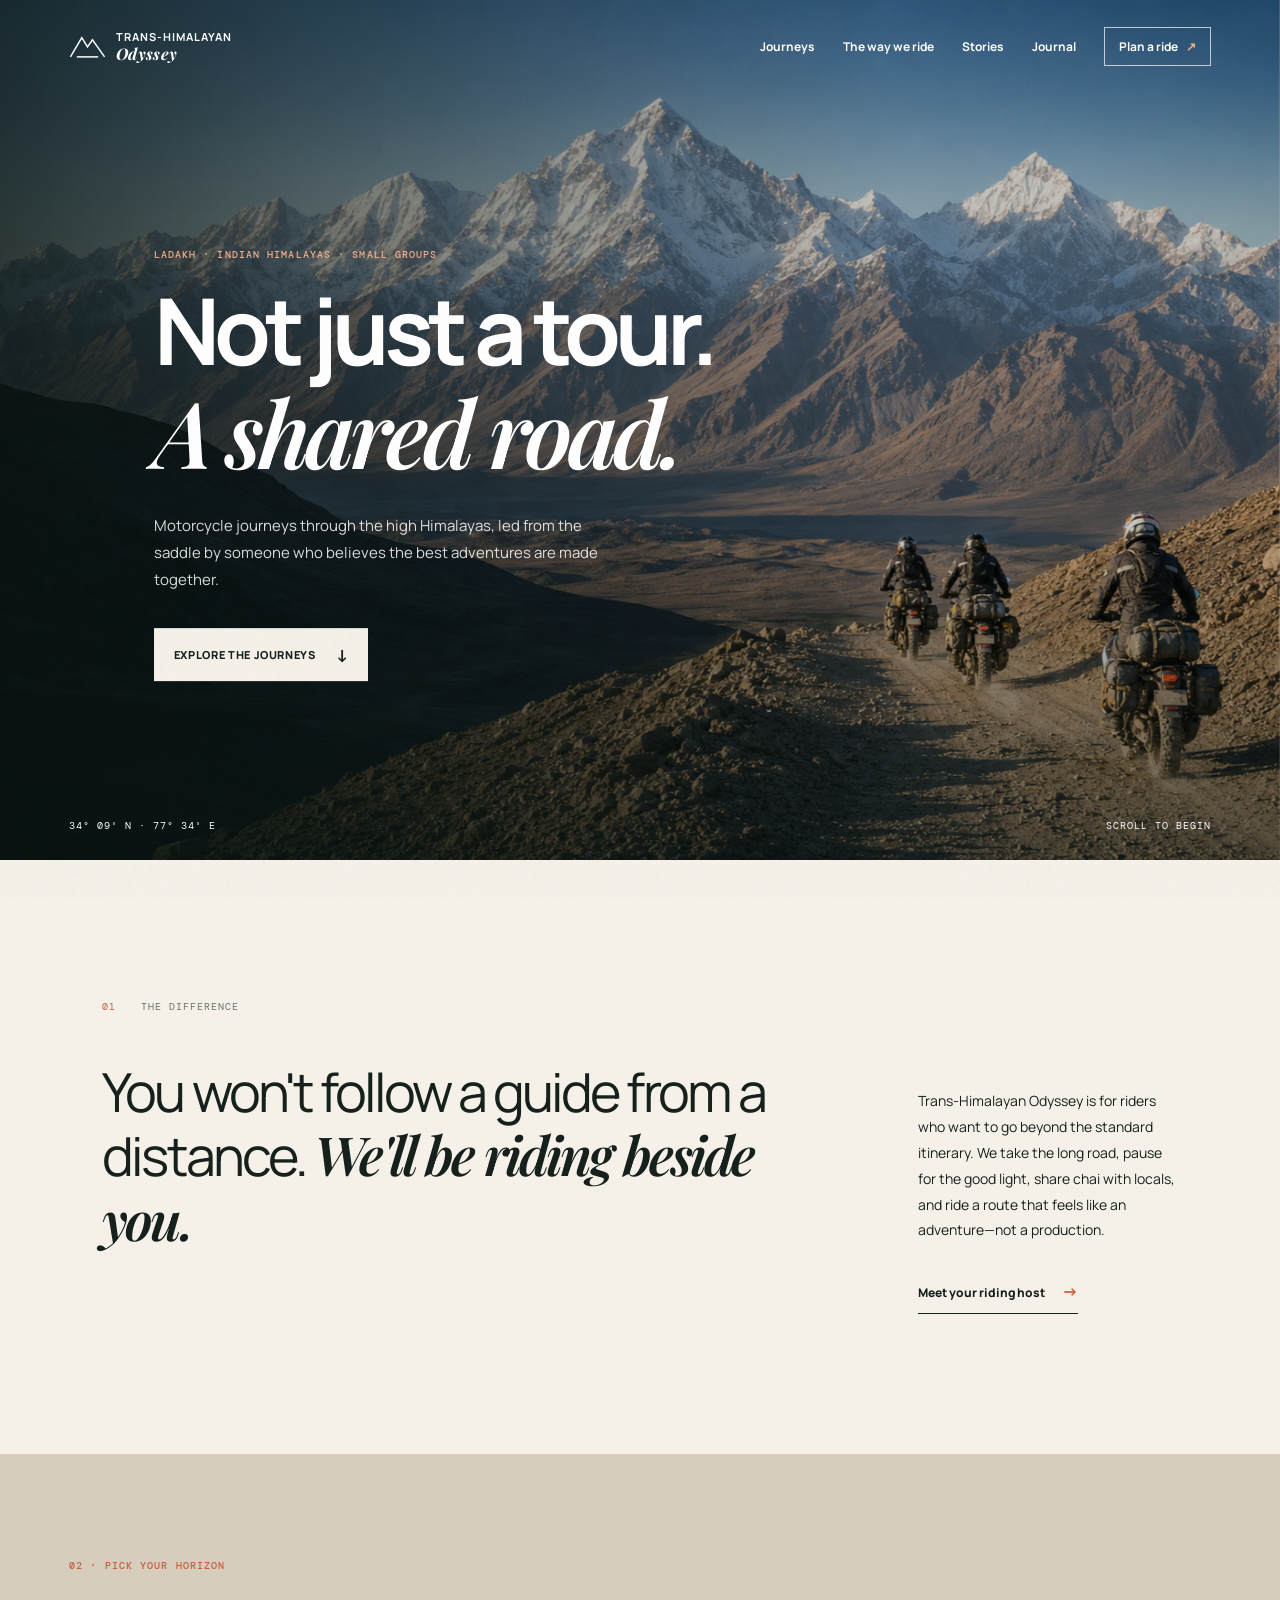
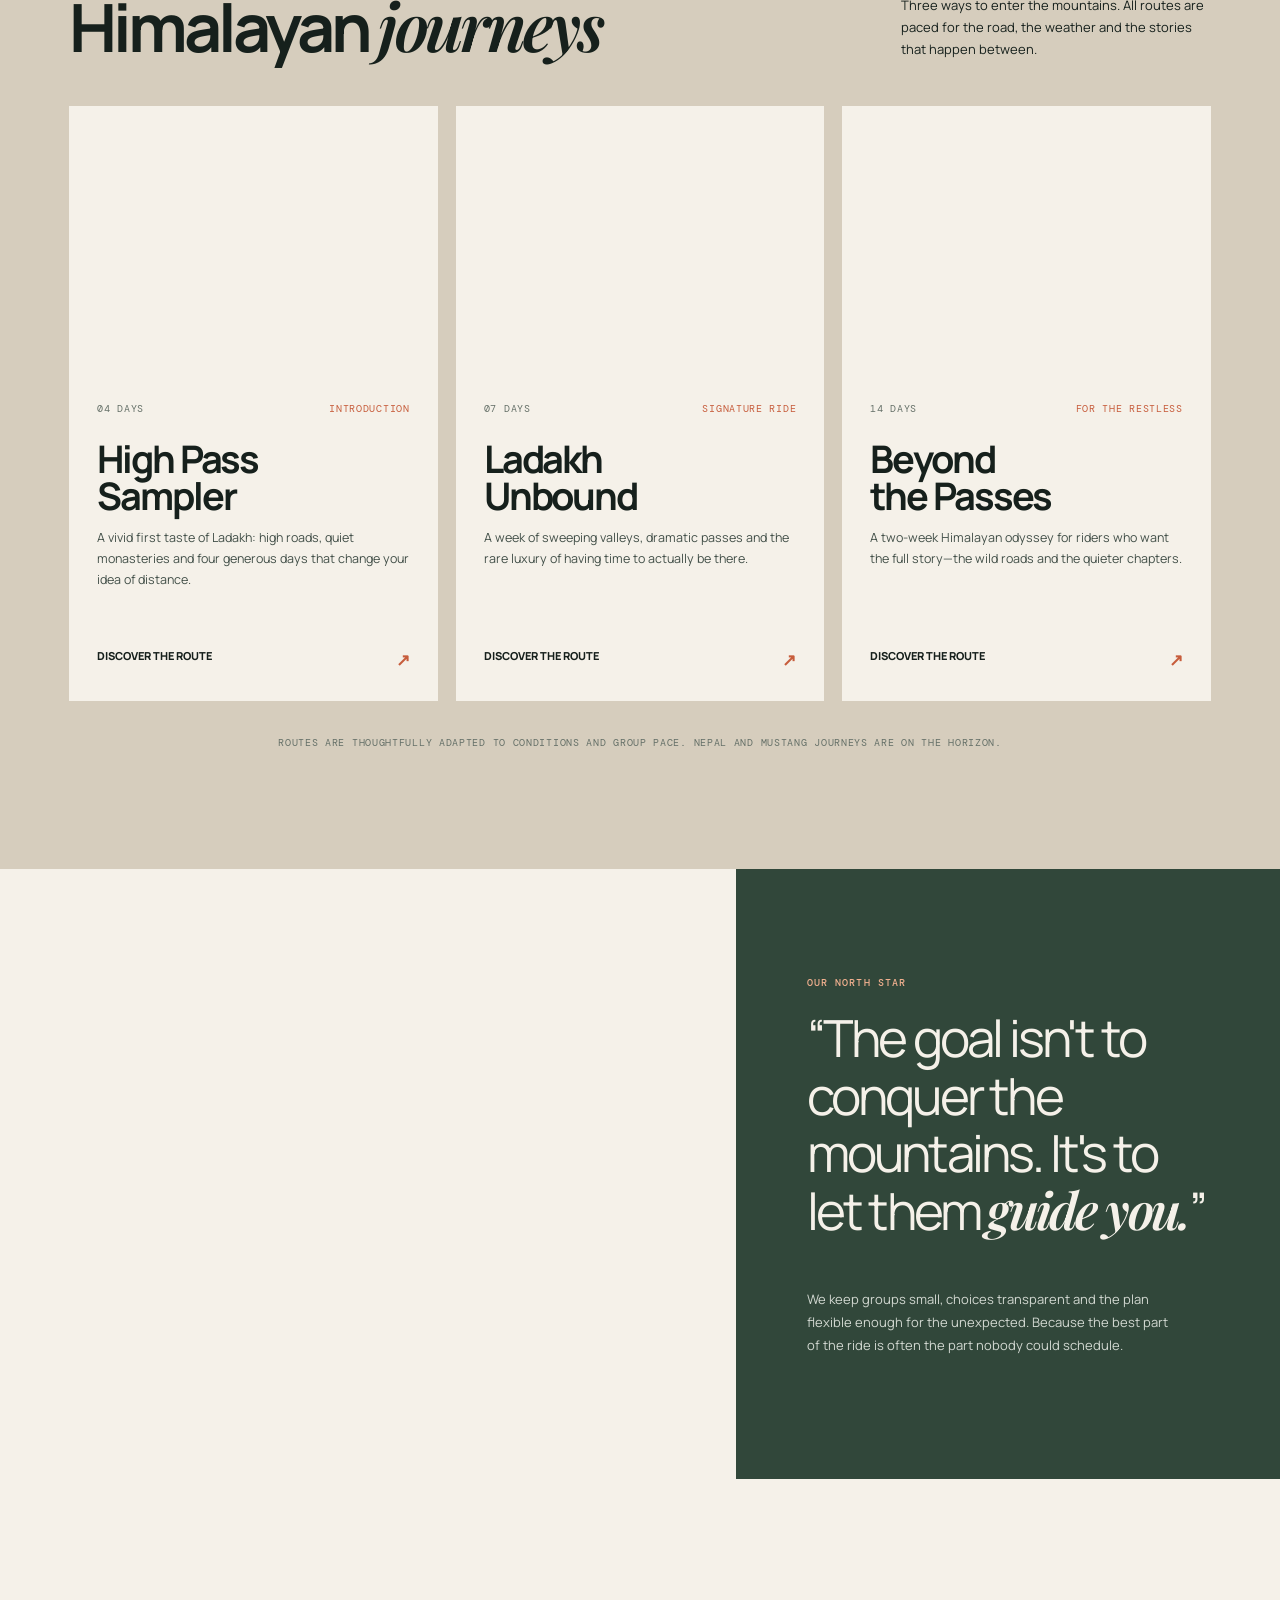
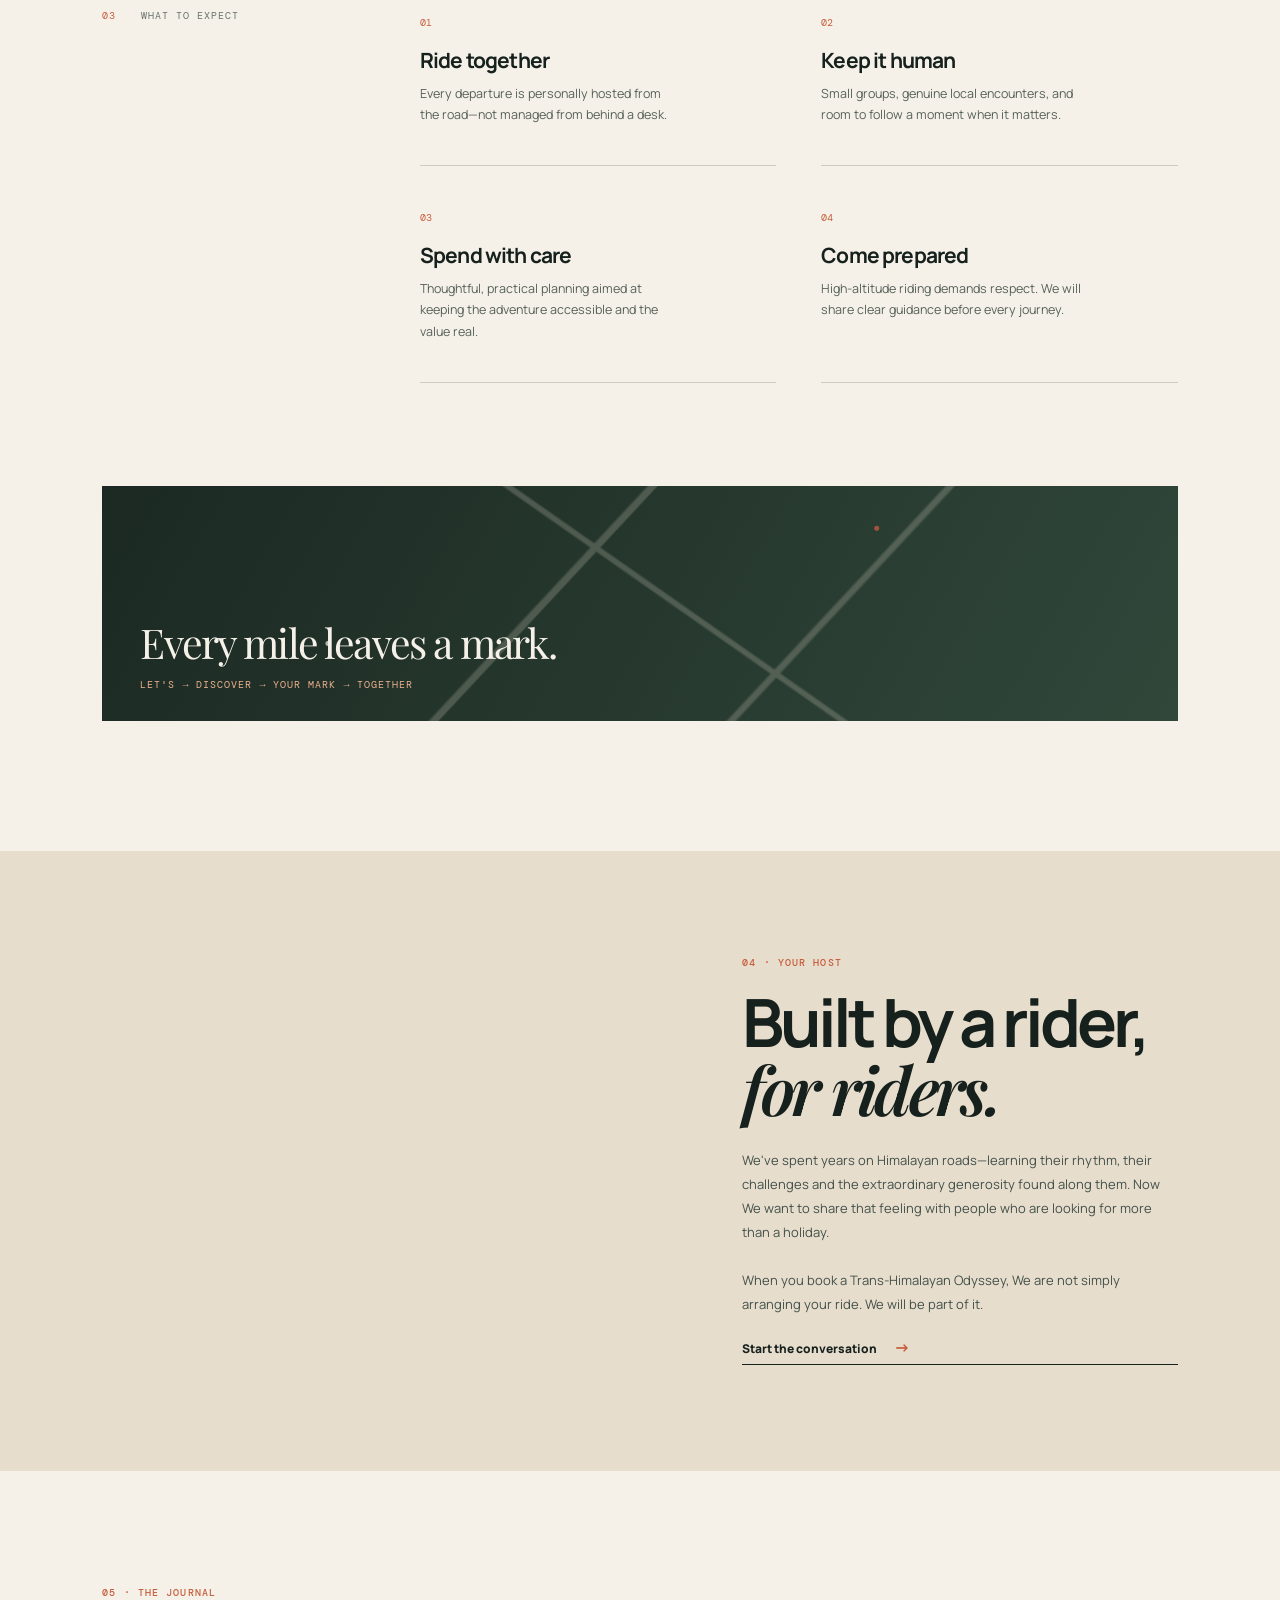
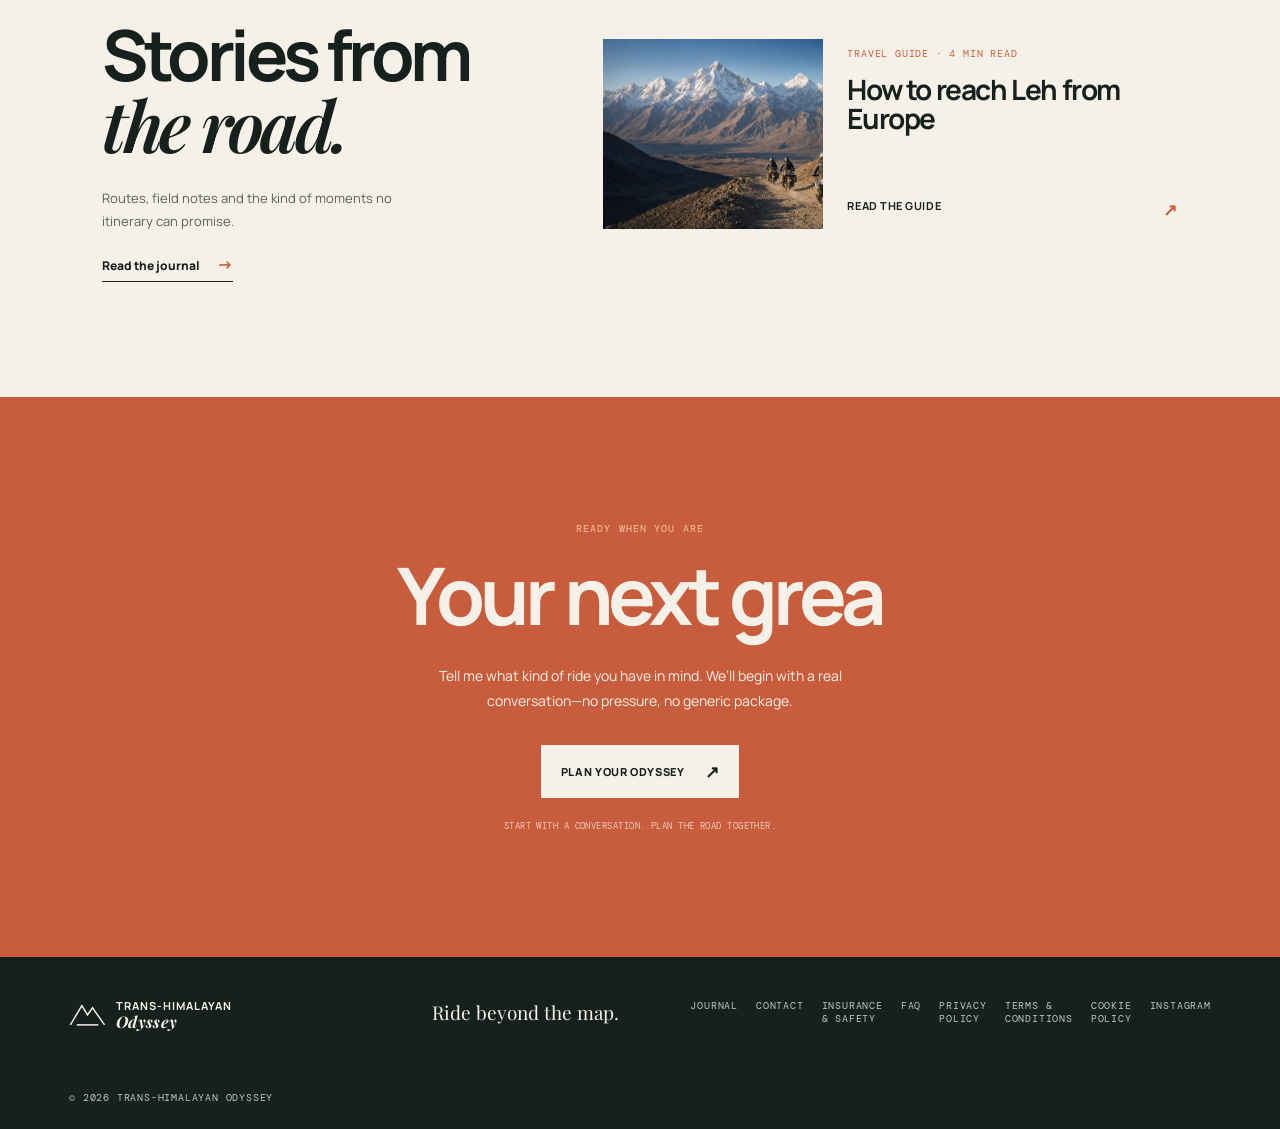
==== commit e57e4329: "added how to readh to leh blog" ====
--- a/index.html
+++ b/index.html
@@ -163,9 +163,9 @@
                 <p>Routes, field notes and the kind of moments no itinerary can promise.</p>
                 <a class="text-link" href="blog.html">Read the journal <span>→</span></a>
             </div>
-            <a class="home-journal-feature" href="blog/first-ride.html">
+            <a class="home-journal-feature" href="blog/how-to-reach-leh.html">
                 <div class="home-journal-image"></div>
-                <div class="home-journal-copy"><span>Field note · 5 min read</span><h3>Why the Himalayan road changes you</h3><b>Read the story <em>↗</em></b></div>
+                <div class="home-journal-copy"><span>Travel guide · 4 min read</span><h3>How to reach Leh from Europe</h3><b>Read the guide <em>↗</em></b></div>
             </a>
         </section>
 
